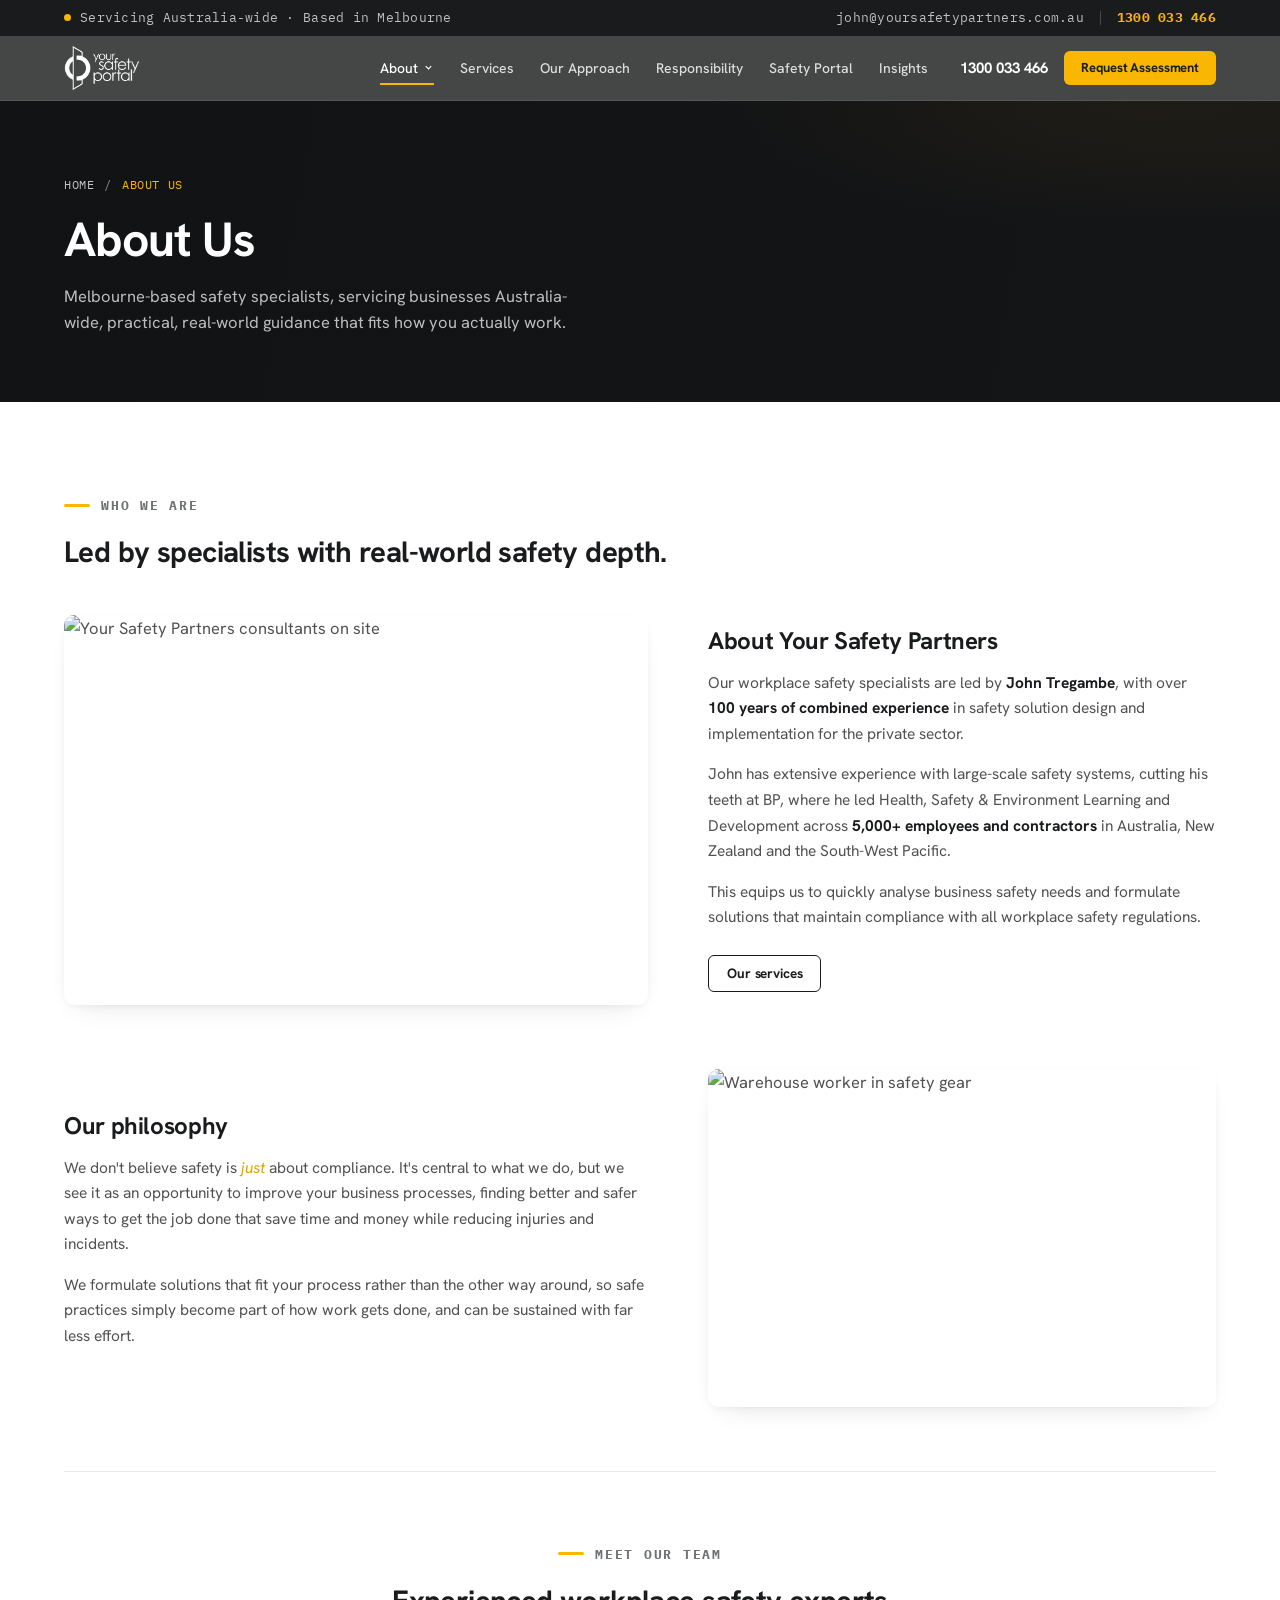
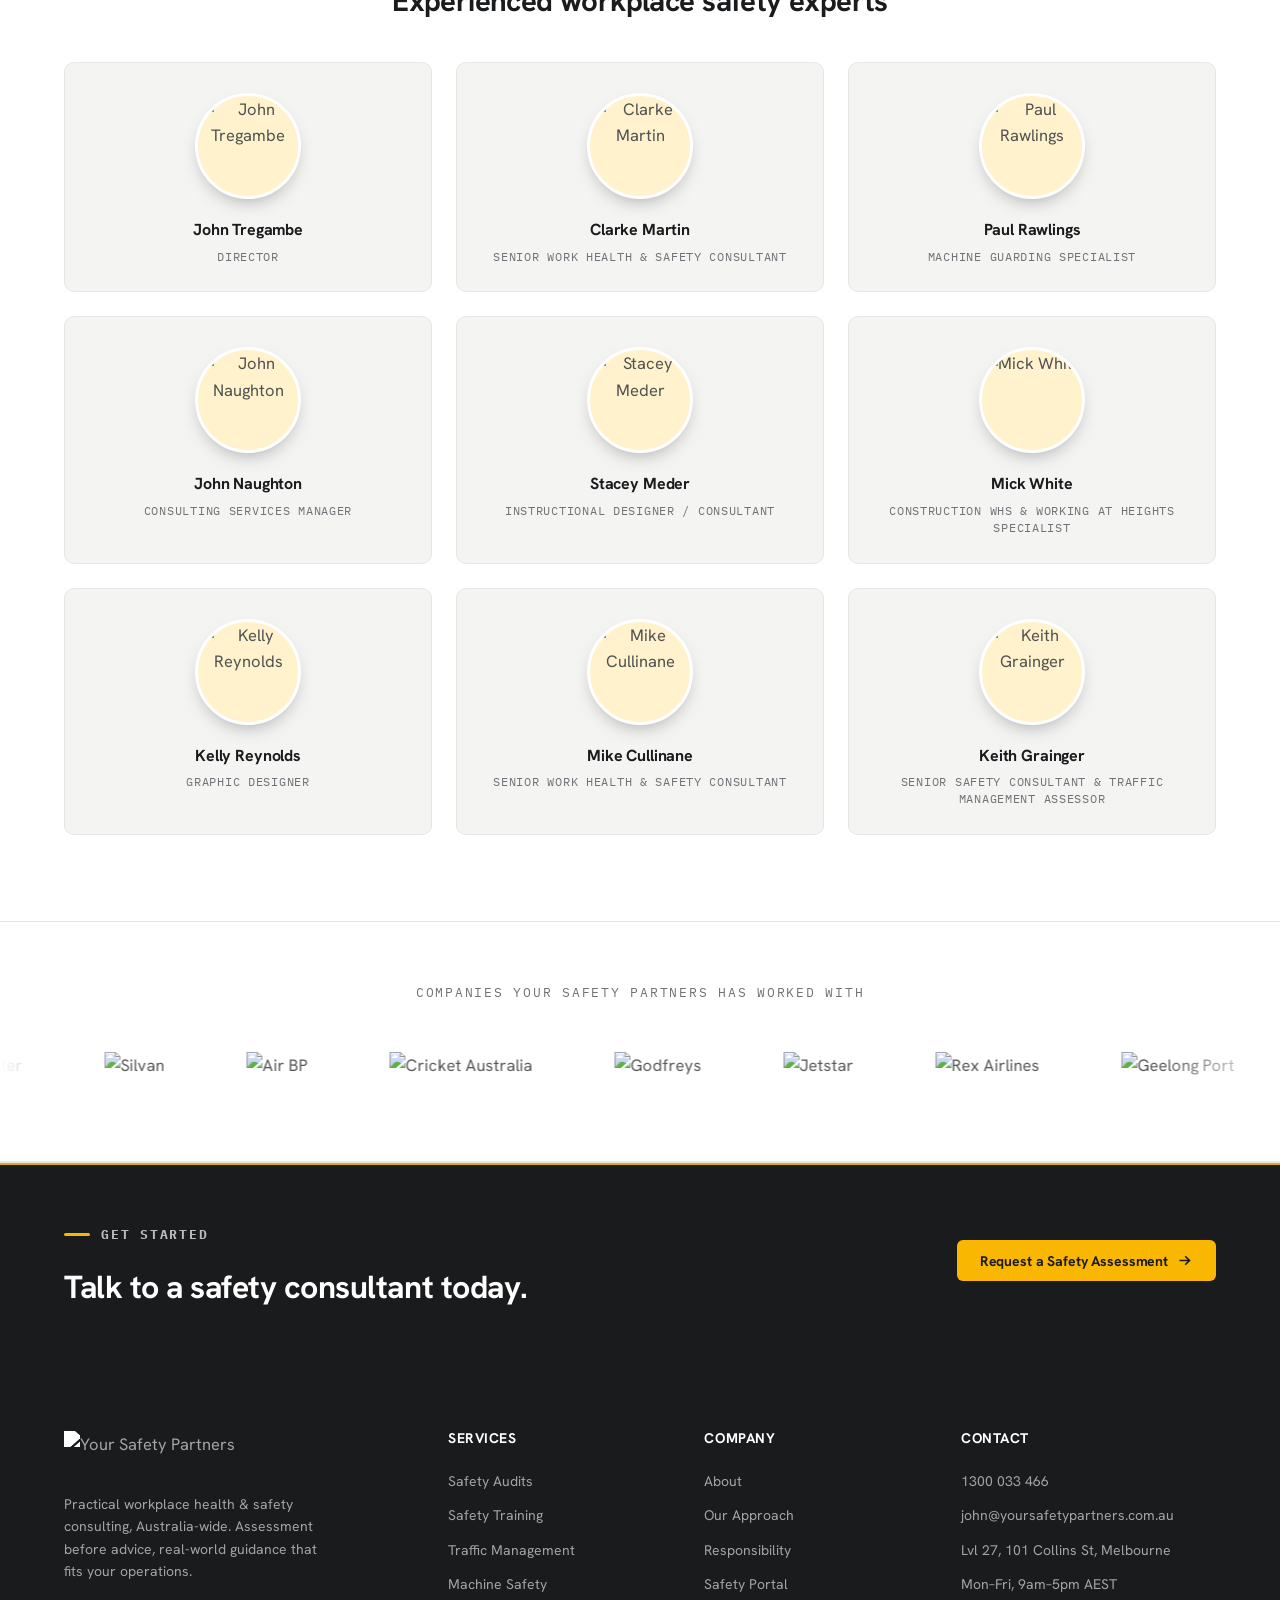
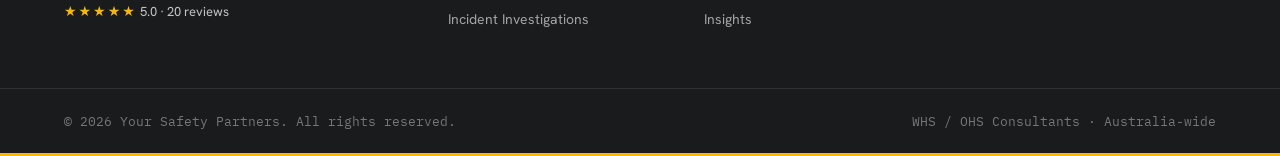
==== about.html @ 8cfb0dd8 "Center header nav on true page centre (3-col grid) Co-Authored-By: Claude Opus 4.8 <noreply@anthropi" ====
<!DOCTYPE html>
<html lang="en-AU">
<head>
<meta charset="UTF-8" />
<meta name="viewport" content="width=device-width, initial-scale=1.0" />
<title>About Us, Your Safety Partners | WHS/OHS Consultants Melbourne</title>
<meta name="description" content="Meet Your Safety Partners, Melbourne-based workplace health & safety specialists led by John Tregambe, with 100+ years of combined experience servicing businesses Australia-wide." />
<link rel="preconnect" href="https://fonts.googleapis.com" />
<link rel="preconnect" href="https://fonts.gstatic.com" crossorigin />
<link href="https://fonts.googleapis.com/css2?family=Hanken+Grotesk:wght@400;500;600;700;800&family=IBM+Plex+Mono:wght@500;600&display=swap" rel="stylesheet" />
<link rel="stylesheet" href="styles.css?v=45" />
</head>
<body>

<!-- ===== Utility bar ===== -->
<div class="utilitybar">
  <div class="wrap utilitybar__inner">
    <div class="utilitybar__left">
      <span class="dot"></span> Servicing Australia-wide &middot; Based in Melbourne
    </div>
    <div class="utilitybar__right">
      <a href="mailto:john@yoursafetypartners.com.au">john@yoursafetypartners.com.au</a>
      <span class="sep"></span>
      <a href="tel:1300033466" class="utilitybar__phone">1300 033 466</a>
    </div>
  </div>
</div>

<!-- ===== Header ===== -->
<header class="header" id="top">
  <div class="wrap header__inner">
    <a href="index.html" class="brand" aria-label="Your Safety Partners home">
      <img src="assets/portal-logo-white.png" alt="Your Safety Portal" class="brand__logo" />
    </a>
    <nav class="nav" aria-label="Primary">
      <div class="nav-dd">
        <a href="about.html" class="nav-dd__trigger is-active">About
          <svg viewBox="0 0 24 24" fill="none" stroke="currentColor" stroke-width="2.4"><path d="M6 9l6 6 6-6"/></svg>
        </a>
        <div class="nav-dd__menu">
          <a href="about.html">Your Safety Partners</a>
          <a href="index.html#approach">Our Approach</a>
          <a href="about.html#team">Our Team</a>
          <a href="#clients">Our Clients</a>
        </div>
      </div>
      <a href="index.html#services">Services</a>
      <a href="index.html#approach">Our Approach</a>
      <a href="index.html#responsibility">Responsibility</a>
      <a href="index.html#portal">Safety Portal</a>
      <a href="index.html#insights">Insights</a>
    </nav>
    <div class="header__actions">
      <a href="tel:1300033466" class="link-phone">1300 033 466</a>
      <a href="index.html#contact" class="btn btn--primary btn--sm">Request Assessment</a>
    </div>
    <button class="burger" aria-label="Open menu" aria-expanded="false"><span></span><span></span><span></span></button>
  </div>
  <div class="mobile-nav" hidden>
    <a href="about.html">About</a>
    <a href="about.html" class="mobile-sub">Your Safety Partners</a>
    <a href="index.html#approach" class="mobile-sub">Our Approach</a>
    <a href="about.html#team" class="mobile-sub">Our Team</a>
    <a href="index.html#clients" class="mobile-sub">Our Clients</a>
    <a href="index.html#services">Services</a>
    <a href="index.html#approach">Our Approach</a>
    <a href="index.html#responsibility">Responsibility</a>
    <a href="index.html#portal">Safety Portal</a>
    <a href="index.html#insights">Insights</a>
    <a href="index.html#contact" class="btn btn--primary">Request a Safety Assessment</a>
  </div>
</header>

<!-- ===== Page hero banner ===== -->
<section class="pagehero">
  <div class="pagehero__bg" aria-hidden="true"></div>
  <div class="pagehero__overlay" aria-hidden="true"></div>
  <div class="hero__grid" aria-hidden="true"></div>
  <div class="wrap pagehero__inner">
    <nav class="crumbs" aria-label="Breadcrumb">
      <a href="index.html">Home</a><span>/</span><span aria-current="page">About Us</span>
    </nav>
    <h1 class="pagehero__title">About Us</h1>
    <p class="pagehero__lead">Melbourne-based safety specialists, servicing businesses Australia-wide, practical, real-world guidance that fits how you actually work.</p>
  </div>
</section>

<!-- ===== About ===== -->
<section class="about section" id="about">
  <div class="wrap">
    <header class="section__head">
      <p class="eyebrow"><span class="eyebrow__bar"></span> Who we are</p>
      <h2 class="section__title">Led by specialists with real-world safety depth.</h2>
    </header>

    <div class="about__row">
      <div class="about__media reveal">
        <img src="https://www.yoursafetypartners.com.au/wp-content/uploads/2024/02/iStock-1335352761.jpg" alt="Your Safety Partners consultants on site" />
      </div>
      <div class="about__text reveal" data-delay="1">
        <h3>About Your Safety Partners</h3>
        <p>Our workplace safety specialists are led by <strong>John Tregambe</strong>, with over <strong>100 years of combined experience</strong> in safety solution design and implementation for the private sector.</p>
        <p>John has extensive experience with large-scale safety systems, cutting his teeth at BP, where he led Health, Safety &amp; Environment Learning and Development across <strong>5,000+ employees and contractors</strong> in Australia, New Zealand and the South-West Pacific.</p>
        <p>This equips us to quickly analyse business safety needs and formulate solutions that maintain compliance with all workplace safety regulations.</p>
        <a href="index.html#services" class="btn btn--outline">Our services</a>
      </div>
    </div>

    <div class="about__row about__row--reverse">
      <div class="about__media reveal">
        <img src="https://www.yoursafetypartners.com.au/wp-content/uploads/2024/02/AdobeStock_283218675-FOR-WEB-2048x1367.png" alt="Warehouse worker in safety gear" />
      </div>
      <div class="about__text reveal" data-delay="1">
        <h3>Our philosophy</h3>
        <p>We don't believe safety is <em>just</em> about compliance. It's central to what we do, but we see it as an opportunity to improve your business processes, finding better and safer ways to get the job done that save time and money while reducing injuries and incidents.</p>
        <p>We formulate solutions that fit your process rather than the other way around, so safe practices simply become part of how work gets done, and can be sustained with far less effort.</p>
      </div>
    </div>

    <div class="team" id="team">
      <header class="section__head section__head--center">
        <p class="eyebrow eyebrow--center"><span class="eyebrow__bar"></span> Meet our team</p>
        <h3 class="section__title">Experienced workplace safety experts</h3>
      </header>
      <div class="team__grid">
        <figure class="team__card reveal"><div class="team__photo"><img src="https://www.yoursafetypartners.com.au/wp-content/uploads/2023/07/team1.jpg" alt="John Tregambe" /></div><figcaption><strong>John Tregambe</strong><span>Director</span></figcaption></figure>
        <figure class="team__card reveal" data-delay="1"><div class="team__photo"><img src="https://www.yoursafetypartners.com.au/wp-content/uploads/2023/07/team2.jpg" alt="Clarke Martin" /></div><figcaption><strong>Clarke Martin</strong><span>Senior Work Health &amp; Safety Consultant</span></figcaption></figure>
        <figure class="team__card reveal" data-delay="2"><div class="team__photo"><img src="https://www.yoursafetypartners.com.au/wp-content/uploads/2023/07/team4.png" alt="Paul Rawlings" /></div><figcaption><strong>Paul Rawlings</strong><span>Machine Guarding Specialist</span></figcaption></figure>
        <figure class="team__card reveal"><div class="team__photo"><img src="https://www.yoursafetypartners.com.au/wp-content/uploads/2023/09/JohnNaughton2.png" alt="John Naughton" /></div><figcaption><strong>John Naughton</strong><span>Consulting Services Manager</span></figcaption></figure>
        <figure class="team__card reveal" data-delay="1"><div class="team__photo"><img src="https://www.yoursafetypartners.com.au/wp-content/uploads/2023/07/team5.jpg" alt="Stacey Meder" /></div><figcaption><strong>Stacey Meder</strong><span>Instructional Designer / Consultant</span></figcaption></figure>
        <figure class="team__card reveal" data-delay="2"><div class="team__photo"><img src="https://www.yoursafetypartners.com.au/wp-content/uploads/2025/11/Mick-White-Headshot.png" alt="Mick White" /></div><figcaption><strong>Mick White</strong><span>Construction WHS &amp; Working at Heights Specialist</span></figcaption></figure>
        <figure class="team__card reveal"><div class="team__photo"><img src="https://www.yoursafetypartners.com.au/wp-content/uploads/2023/07/team6.jpg" alt="Kelly Reynolds" /></div><figcaption><strong>Kelly Reynolds</strong><span>Graphic Designer</span></figcaption></figure>
        <figure class="team__card reveal" data-delay="1"><div class="team__photo"><img src="https://www.yoursafetypartners.com.au/wp-content/uploads/2023/09/MikeCullinane2_Trans.gif" alt="Mike Cullinane" /></div><figcaption><strong>Mike Cullinane</strong><span>Senior Work Health &amp; Safety Consultant</span></figcaption></figure>
        <figure class="team__card reveal" data-delay="2"><div class="team__photo"><img src="https://www.yoursafetypartners.com.au/wp-content/uploads/2023/09/Keith-Grainger3-e1761698094525.png" alt="Keith Grainger" /></div><figcaption><strong>Keith Grainger</strong><span>Senior Safety Consultant &amp; Traffic Management Assessor</span></figcaption></figure>
      </div>
    </div>
  </div>
</section>

<!-- ===== Clients marquee ===== -->
<section class="clients" id="clients" aria-label="Companies we have worked with">
  <div class="wrap">
    <p class="clients__label">Companies Your Safety Partners has worked with</p>
  </div>
  <div class="marquee">
    <div class="marquee__track" data-marquee>
      <img src="https://www.yoursafetypartners.com.au/wp-content/uploads/2023/09/Jetmaster-Category-Page-Logo.png" alt="Jetmaster" />
      <img src="https://www.yoursafetypartners.com.au/wp-content/uploads/2023/09/Silvan-Farm-Equipment-1.png" alt="Silvan" />
      <img src="https://www.yoursafetypartners.com.au/wp-content/uploads/2023/09/Air-BP_Logo-For-Web-2.png" alt="Air BP" />
      <img src="https://www.yoursafetypartners.com.au/wp-content/uploads/2023/09/Cricket-Australia-Logo-2003_ALPHA.png" alt="Cricket Australia" />
      <img src="https://www.yoursafetypartners.com.au/wp-content/uploads/2023/09/Godfreys_Logo_2019.png" alt="Godfreys" />
      <img src="https://www.yoursafetypartners.com.au/wp-content/uploads/2023/09/Jetstar-Logo.png" alt="Jetstar" />
      <img src="https://www.yoursafetypartners.com.au/wp-content/uploads/2023/09/Rex_Airlines_logo.png" alt="Rex Airlines" />
      <img src="https://www.yoursafetypartners.com.au/wp-content/uploads/2023/09/GeelongPort-Logo-RGB.png" alt="Geelong Port" />
      <img src="https://www.yoursafetypartners.com.au/wp-content/uploads/2023/09/Kookaburra_sports_logo.png" alt="Kookaburra" />
      <img src="https://www.yoursafetypartners.com.au/wp-content/uploads/2023/09/Billabong-logo.png" alt="Billabong" />
      <img src="https://www.yoursafetypartners.com.au/wp-content/uploads/2023/09/logo-forty-winks2-e1504857094751.png" alt="Forty Winks" />
      <img src="https://www.yoursafetypartners.com.au/wp-content/uploads/2023/09/BorLogo-pro300.png" alt="Boral" />
      <img src="https://www.yoursafetypartners.com.au/wp-content/uploads/2023/09/Brady-Logo-Trans.png" alt="Brady" />
      <img src="https://www.yoursafetypartners.com.au/wp-content/uploads/2023/09/Turosi.png" alt="Turosi" />
      <img src="https://www.yoursafetypartners.com.au/wp-content/uploads/2023/09/Box-Hill-Institute-of-TAFE.png" alt="Box Hill Institute of TAFE" />
      <img src="https://www.yoursafetypartners.com.au/wp-content/uploads/2023/09/1200px-Chanel_logo_interlocking_cs.svg.png" alt="Chanel" />
    </div>
  </div>
</section>

<!-- ===== CTA strip ===== -->
<section class="ctastrip">
  <div class="hazard-band" aria-hidden="true"></div>
  <div class="wrap ctastrip__inner">
    <div>
      <p class="eyebrow eyebrow--light"><span class="eyebrow__bar"></span> Get started</p>
      <h2 class="ctastrip__title">Talk to a safety consultant today.</h2>
    </div>
    <a href="index.html#contact" class="btn btn--primary btn--lg">Request a Safety Assessment
      <svg viewBox="0 0 24 24" width="17" height="17" fill="none" stroke="currentColor" stroke-width="2.4"><path d="M5 12h14M13 6l6 6-6 6"/></svg>
    </a>
  </div>
</section>

<!-- ===== Footer ===== -->
<footer class="footer">
  <div class="wrap footer__inner">
    <div class="footer__brand">
      <img src="https://www.yoursafetypartners.com.au/wp-content/uploads/2022/11/website-logo.png" alt="Your Safety Partners" class="footer__logo" />
      <p>Practical workplace health &amp; safety consulting, Australia-wide. Assessment before advice, real-world guidance that fits your operations.</p>
      <div class="footer__rating"><span class="stars">★★★★★</span> 5.0 · 20 reviews</div>
    </div>
    <div class="footer__col">
      <h4>Services</h4>
      <a href="index.html#services">Safety Audits</a>
      <a href="index.html#services">Safety Training</a>
      <a href="index.html#services">Traffic Management</a>
      <a href="index.html#services">Machine Safety</a>
      <a href="index.html#services">Incident Investigations</a>
    </div>
    <div class="footer__col">
      <h4>Company</h4>
      <a href="about.html">About</a>
      <a href="index.html#approach">Our Approach</a>
      <a href="index.html#responsibility">Responsibility</a>
      <a href="index.html#portal">Safety Portal</a>
      <a href="index.html#insights">Insights</a>
    </div>
    <div class="footer__col">
      <h4>Contact</h4>
      <a href="tel:1300033466">1300 033 466</a>
      <a href="mailto:john@yoursafetypartners.com.au">john@yoursafetypartners.com.au</a>
      <span>Lvl 27, 101 Collins St, Melbourne</span>
      <span>Mon–Fri, 9am–5pm AEST</span>
    </div>
  </div>
  <div class="footer__bar">
    <div class="wrap footer__bar-inner">
      <span>© 2026 Your Safety Partners. All rights reserved.</span>
      <span>WHS / OHS Consultants · Australia-wide</span>
    </div>
  </div>
  <div class="hazard-strip hazard-strip--footer" aria-hidden="true"></div>
</footer>

<script src="script.js?v=45"></script>
</body>
</html>
---- styles.css ----
/* ============================================================
   Your Safety Partners — refined industrial WHS landing page
   Palette: charcoal + hi-vis safety yellow
   ============================================================ */

:root{
  --ink:        #1a1b1d;   /* near-black background */
  --charcoal:   #232527;   /* dark surface */
  --charcoal-2: #2c2e31;   /* raised dark surface */
  --hi-vis:     #FAB702;   /* signature safety yellow */
  --hi-vis-deep:#e0a300;
  --hi-vis-soft:#fff2cc;
  --paper:      #f4f4f2;   /* off-white page bg */
  --paper-2:    #ffffff;
  --ink-70:     #515151;   /* body text */
  --ink-50:     #6f7276;
  --ink-30:     #9a9da1;
  --line:       #e6e6e3;
  --line-dark:  rgba(255,255,255,.10);
  --white:      #ffffff;

  --font-display:'Hanken Grotesk', system-ui, sans-serif;
  --font-body:'Hanken Grotesk', system-ui, sans-serif;
  --font-mono:'IBM Plex Mono', monospace;

  --wrap: 1200px;
  --radius: 10px;
  --radius-sm: 6px;
  --ease: cubic-bezier(.22,.61,.36,1);
  --ease-out: cubic-bezier(.16,1,.3,1);
  --ease-in: cubic-bezier(.7,0,.84,0);
  --dur-fast:150ms; --dur-base:250ms; --dur-slow:380ms;
  --shadow-sm: 0 1px 2px rgba(24,25,27,.05), 0 2px 8px -3px rgba(24,25,27,.07);
  --shadow-md: 0 2px 8px -3px rgba(24,25,27,.08), 0 12px 28px -16px rgba(24,25,27,.16);
  --shadow-lg: 0 6px 18px -8px rgba(24,25,27,.12), 0 26px 56px -30px rgba(24,25,27,.30);
}

*,*::before,*::after{ box-sizing:border-box; }
html{ scroll-behavior:smooth; -webkit-text-size-adjust:100%; }
::selection{ background:var(--hi-vis); color:var(--ink); }
:focus-visible{ outline:2px solid var(--hi-vis); outline-offset:3px; border-radius:3px; }
a:focus:not(:focus-visible), button:focus:not(:focus-visible){ outline:none; }
body{
  margin:0;
  font-family:var(--font-body);
  color:var(--ink-70);
  background:var(--paper);
  line-height:1.6;
  font-size:16.5px;
  -webkit-font-smoothing:antialiased;
  overflow-x:hidden;
}
img{ max-width:100%; display:block; }
a{ color:inherit; text-decoration:none; }
h1,h2,h3,h4{ font-family:var(--font-display); color:var(--ink); margin:0; line-height:1.08; letter-spacing:-.02em; }

.wrap{ width:100%; max-width:var(--wrap); margin-inline:auto; padding-inline:24px; }
/* Fill large monitors better — widen the content container on big screens */
@media(min-width:1500px){ :root{ --wrap:1340px; } }
@media(min-width:1800px){ :root{ --wrap:1480px; } }
.section{ padding:86px 0; }
.hl{ color:var(--hi-vis-deep); }
.section--dark .hl{ color:var(--hi-vis); }

/* ---------- eyebrow ---------- */
.eyebrow{
  font-family:var(--font-mono);
  font-size:12.5px; font-weight:700; letter-spacing:.14em; text-transform:uppercase;
  color:var(--ink-50); display:inline-flex; align-items:center; gap:11px; margin:0 0 20px;
}
.eyebrow--light{ color:rgba(255,255,255,.7); }
.eyebrow--center{ justify-content:center; }
.eyebrow__bar{ width:26px; height:3px; background:var(--hi-vis); display:inline-block; border-radius:2px; }

/* ---------- buttons ---------- */
.btn{
  --btnbg:var(--hi-vis);
  display:inline-flex; align-items:center; justify-content:center; gap:8px;
  font-family:var(--font-display); font-weight:700; font-size:13.5px; letter-spacing:-.01em; line-height:1.15;
  padding:10px 18px; border-radius:var(--radius-sm); border:1.5px solid transparent;
  cursor:pointer; transition:transform .25s var(--ease), box-shadow .25s var(--ease), background .2s, color .2s;
  white-space:nowrap;
}
.btn svg{ transition:transform .3s var(--ease); }
.btn:hover svg{ transform:translateX(4px); }
.btn--primary{ background:var(--hi-vis); color:var(--ink); }
.btn--primary:hover{ background:#ffc32a; transform:translateY(-1px); }
.btn--dark{ background:var(--ink); color:var(--white); }
.btn--dark:hover{ background:#000; transform:translateY(-2px); }
.btn--ghost{ background:transparent; color:var(--white); border-color:rgba(255,255,255,.28); }
.btn--ghost:hover{ border-color:var(--hi-vis); color:var(--hi-vis); }
.btn--outline{ background:transparent; color:var(--ink); border-color:var(--ink); }
.btn--outline:hover{ background:var(--ink); color:var(--white); }
.btn--lg{ padding:11px 22px; font-size:14px; }
.btn--sm{ padding:9px 16px; font-size:13px; }
.btn--block{ width:100%; }
.btn:active{ transform:scale(.97); transition-duration:var(--dur-fast); }
.moving-border:active{ transform:scale(.97); }
.moving-border{ transition:transform var(--dur-fast) var(--ease-out); }
.svc__link, .post__more, .nav a, .link-phone{ transition:color var(--dur-fast) var(--ease-out); }

/* ---------- utility bar ---------- */
.utilitybar{ background:var(--ink); color:rgba(255,255,255,.72); font-size:13px; }
.utilitybar__inner{ display:flex; justify-content:space-between; align-items:center; height:36px; font-family:var(--font-mono); letter-spacing:.02em; }
.utilitybar__left{ display:flex; align-items:center; gap:9px; }
.utilitybar .dot{ width:7px; height:7px; border-radius:50%; background:var(--hi-vis); }
.utilitybar__right{ display:flex; align-items:center; gap:16px; }
.utilitybar__right a:hover{ color:var(--hi-vis); }
.utilitybar__phone{ color:var(--hi-vis); font-weight:700; }
.utilitybar .sep{ width:1px; height:14px; background:rgba(255,255,255,.2); }
@media(max-width:720px){ .utilitybar__left span:not(.dot){ display:none } .utilitybar__inner{ justify-content:flex-end } }

/* ---------- header ---------- */
.header{ position:sticky; top:0; z-index:60; background:rgba(20,21,23,.78); backdrop-filter:blur(18px) saturate(1.3); -webkit-backdrop-filter:blur(18px) saturate(1.3); border-bottom:1px solid rgba(255,255,255,.09); }
.header__inner{ display:flex; align-items:center; justify-content:space-between; height:64px; gap:26px; }
.brand{ display:inline-flex; align-items:center; }
.brand__logo{ height:46px; width:auto; }
.nav{ display:flex; gap:26px; margin-left:auto; }
.nav a{ font-family:var(--font-display); font-weight:500; font-size:14px; color:rgba(255,255,255,.82); position:relative; padding:6px 0; }
.nav a::after{ content:''; position:absolute; left:0; bottom:0; width:0; height:2px; background:var(--hi-vis); transition:width .28s var(--ease); }
.nav a:hover{ color:#fff; }
.nav a:hover::after{ width:100%; }
/* nav dropdown (About submenu) */
.nav-dd{ position:relative; display:inline-flex; align-items:center; }
.nav-dd__trigger{ display:inline-flex; align-items:center; gap:5px; }
.nav-dd__trigger svg{ width:11px; height:11px; transition:transform .25s var(--ease); }
.nav-dd:hover .nav-dd__trigger svg{ transform:rotate(180deg); }
.nav-dd__menu{ position:absolute; top:100%; left:50%; min-width:218px; transform:translateX(-50%) translateY(14px);
  background:var(--charcoal); border:1px solid var(--line-dark); border-radius:12px; padding:8px;
  box-shadow:var(--shadow-lg); opacity:0; visibility:hidden; z-index:70;
  transition:opacity .25s var(--ease-out), transform .25s var(--ease-out); }
.nav-dd__menu::before{ content:''; position:absolute; top:-16px; left:0; right:0; height:16px; }
.nav-dd:hover .nav-dd__menu, .nav-dd:focus-within .nav-dd__menu{ opacity:1; visibility:visible; transform:translateX(-50%) translateY(6px); }
.nav-dd__menu a{ display:block; padding:11px 14px; border-radius:8px; font-family:var(--font-display); font-weight:500; font-size:14px; color:rgba(255,255,255,.82); white-space:nowrap; }
.nav-dd__menu a::after{ display:none !important; }
.nav-dd__menu a:hover{ background:rgba(255,255,255,.07); color:var(--hi-vis); }
/* mobile submenu items */
.mobile-sub{ padding-left:24px !important; font-size:14px !important; color:var(--ink-50) !important; position:relative; }
.mobile-sub::before{ content:''; position:absolute; left:6px; top:50%; width:9px; height:1.5px; background:var(--hi-vis); }
.header__actions{ display:flex; align-items:center; gap:16px; margin-left:6px; }
.link-phone{ font-family:var(--font-display); font-weight:700; color:#fff; font-size:15px; }
.link-phone:hover{ color:var(--hi-vis); }
.burger{ display:none; flex-direction:column; gap:5px; background:none; border:none; cursor:pointer; padding:8px; }
.burger span{ width:24px; height:2.5px; background:#fff; border-radius:2px; transition:.3s var(--ease); }
.burger[aria-expanded="true"] span:nth-child(1){ transform:translateY(7.5px) rotate(45deg); }
.burger[aria-expanded="true"] span:nth-child(2){ opacity:0; }
.burger[aria-expanded="true"] span:nth-child(3){ transform:translateY(-7.5px) rotate(-45deg); }
.mobile-nav{ display:none; flex-direction:column; gap:6px; padding:14px 24px 24px; border-bottom:1px solid var(--line); background:var(--paper); }
.mobile-nav:not([hidden]){ display:flex; }
.mobile-nav a{ font-family:var(--font-display); font-weight:500; padding:12px 4px; border-bottom:1px solid var(--line); color:var(--ink); }
.mobile-nav a.btn{ border:none; margin-top:12px; justify-content:center; }
@media(min-width:961px){
  .mobile-nav{ display:none !important; }
}
@media(max-width:960px){
  .nav,.header__actions{ display:none; }
  .burger{ display:flex; }
}

/* ---------- accent hairlines (restrained — no diagonal hazard stripes) ---------- */
.hazard-strip{ height:3px; background:var(--hi-vis); }
.hazard-strip--footer{ height:3px; }
.hazard-band{ position:absolute; top:0; left:0; right:0; height:2px; background:var(--hi-vis); opacity:.9; }

/* ============================================================
   HERO
   ============================================================ */
.hero{ position:relative; background:var(--ink); color:var(--white); overflow:hidden; padding-bottom:0; }
.hero__photo{
  position:absolute; inset:0;
  background-image:url('https://images.unsplash.com/photo-1626885930974-4b69aa21bbf9?auto=format&fit=crop&w=1920&q=85');
  background-size:cover; background-position:46% 28%;
  filter:brightness(1.02) saturate(1.02);
}
/* Bright photo, text-protection scrim only on the left + bottom (no coloured glow) */
.hero__bg{
  position:absolute; inset:0;
  background:
    linear-gradient(100deg, rgba(17,18,20,.94) 0%, rgba(17,18,20,.82) 30%, rgba(17,18,20,.5) 56%, rgba(17,18,20,.2) 78%, rgba(17,18,20,.06) 100%),
    linear-gradient(180deg, rgba(17,18,20,.35) 0%, transparent 24%, transparent 54%, rgba(17,18,20,.66) 86%, rgba(17,18,20,.94) 100%);
}
.hero__grid{ display:none; }
.hero__inner{ position:relative; display:grid; grid-template-columns:1.35fr .85fr; gap:56px; padding:72px 24px 60px; align-items:center; }
.hero__title{ font-size:clamp(2.1rem,3.6vw,3.1rem); font-weight:800; line-height:1.06; letter-spacing:-.03em; color:var(--white); margin-bottom:20px; }
@media(max-width:600px){ .hero__title{ letter-spacing:-.015em; } }
.hero__lede{ font-size:17.5px; color:rgba(255,255,255,.72); max-width:42ch; margin:0 0 28px; line-height:1.6; }
.hero__cta{ display:flex; gap:12px; flex-wrap:wrap; margin-bottom:30px; }
.hero__trust{ display:flex; align-items:center; gap:22px; flex-wrap:wrap; }
.rating{ display:flex; align-items:center; gap:13px; }
.stars{ color:var(--hi-vis); letter-spacing:2px; font-size:17px; }
.rating__meta{ font-size:13.5px; color:rgba(255,255,255,.68); }
.rating__meta strong{ color:var(--white); }
.hero__trust-sep{ width:1px; height:26px; background:rgba(255,255,255,.16); }
.hero__trust-item{ display:flex; align-items:center; gap:9px; font-size:13.5px; color:rgba(255,255,255,.78); font-family:var(--font-display); font-weight:500; }
.hero__trust-item svg{ flex-shrink:0; }
@media(max-width:520px){ .hero__trust-sep{ display:none; } }

/* hero callback card */
.hero__card{ background:var(--paper-2); border:1px solid rgba(255,255,255,.6); border-radius:18px; overflow:hidden; box-shadow:var(--shadow-lg); color:var(--ink-70); animation:cardIn .55s var(--ease-out) .22s backwards; }
@keyframes cardIn{ from{ opacity:0; transform:translateY(20px) scale(.985); } }
.hero__card-body{ padding:32px 32px 28px; }
.hero__card-badge{ display:inline-flex; align-items:center; gap:9px; font-family:var(--font-mono); font-size:11.5px; font-weight:700; letter-spacing:.08em; text-transform:uppercase; color:var(--hi-vis-deep); background:var(--hi-vis-soft); padding:7px 13px; border-radius:30px; margin-bottom:18px; }
.hero__card-pulse{ width:8px; height:8px; border-radius:50%; background:var(--hi-vis-deep); }
.hero__card-title{ font-size:25px; font-weight:700; letter-spacing:-.02em; margin:0 0 9px; line-height:1.15; }
.hero__card-copy{ font-size:14.5px; margin:0 0 24px; line-height:1.55; }
.callback{ display:flex; flex-direction:column; gap:14px; }
.field{ display:flex; flex-direction:column; gap:7px; }
.field span{ font-family:var(--font-display); font-weight:700; font-size:12.5px; letter-spacing:.03em; text-transform:uppercase; color:var(--ink-50); }
.field input,.field textarea{
  font-family:var(--font-body); font-size:15px; color:var(--ink);
  padding:13px 15px; border:1.5px solid var(--line); border-radius:var(--radius-sm); background:#fafafa; transition:.2s; resize:vertical;
}
.field input:focus,.field textarea:focus{ outline:none; border-color:var(--hi-vis); background:#fff; box-shadow:0 0 0 4px rgba(250,183,2,.14); }
.callback__note{ display:flex; align-items:center; justify-content:center; gap:6px; font-size:12px; color:var(--ink-30); margin:16px 0 0; text-align:center; }
.callback__note svg{ flex-shrink:0; }

/* stat rail */
.statrail{ display:grid; grid-template-columns:repeat(4,1fr); border-top:1px solid var(--line-dark); position:relative; }
.statrail__item{ padding:30px 24px; border-left:1px solid var(--line-dark); }
.statrail__item:first-child{ border-left:none; padding-left:0; }
.statrail__item strong{ display:block; font-family:var(--font-display); font-weight:700; font-size:26px; color:var(--hi-vis); letter-spacing:-.02em; }
.statrail__item span{ font-size:13.5px; color:rgba(255,255,255,.6); }
@media(max-width:900px){
  .hero__inner{ grid-template-columns:1fr; gap:44px; padding-top:56px; }
  .statrail{ grid-template-columns:1fr 1fr; }
  .statrail__item:nth-child(2){ border-left:none; }
  .statrail__item{ padding:22px 18px !important; }
}
@media(max-width:520px){ .statrail{ grid-template-columns:1fr; } .statrail__item{ border-left:none; border-top:1px solid var(--line-dark); } }

/* ============================================================
   CLIENTS marquee
   ============================================================ */
.clients{ position:relative; background:var(--paper-2); padding:60px 0 64px; border-top:1px solid var(--line); border-bottom:1px solid var(--line); overflow:hidden; }
.clients::after{ content:''; position:absolute; bottom:0; left:0; right:0; height:1px; background:var(--line); }
.clients__label{ position:relative; text-align:center; font-family:var(--font-mono); font-size:12.5px; letter-spacing:.14em; text-transform:uppercase; color:var(--ink-50); margin:0 0 50px; }
.marquee{ overflow:hidden; -webkit-mask-image:linear-gradient(90deg,transparent,#000 9%,#000 91%,transparent); mask-image:linear-gradient(90deg,transparent,#000 9%,#000 91%,transparent); }
.marquee + .marquee{ margin-top:44px; }
/* Seamless infinite conveyor: track = 2 identical copies, translate exactly -50%.
   margin-right (not flex gap) on every logo keeps both copies perfectly tiled,
   so -50% lands copy #2 exactly where copy #1 began — no jump, no reset, ever. */
.marquee__track{ display:flex; align-items:center; width:max-content; will-change:transform; }
.marquee__track img{ height:46px; width:auto; object-fit:contain; margin-right:82px; opacity:.96; mix-blend-mode:multiply; transition:transform .3s var(--ease-out), opacity .3s var(--ease-out); }
.marquee__track img:hover{ opacity:1; transform:scale(1.1); }
@keyframes scroll{ from{transform:translateX(0)} to{transform:translateX(-50%)} }
@keyframes scrollRev{ from{transform:translateX(-50%)} to{transform:translateX(0)} }

/* ============================================================
   WHY / pillars
   ============================================================ */
.section__head{ max-width:760px; margin-bottom:46px; }
.section__head--center{ margin-inline:auto; text-align:center; }
.section__head--split{ max-width:none; display:flex; justify-content:space-between; align-items:flex-end; gap:40px; margin-bottom:56px; }
.section__title{ font-size:clamp(1.55rem,2.3vw,2.05rem); font-weight:700; letter-spacing:-.02em; line-height:1.16; }
.section__sub{ font-size:17px; color:var(--ink-70); max-width:46ch; margin:18px 0 0; }
.section__sub--center{ margin-inline:auto; }
@media(max-width:760px){ .section__head--split{ flex-direction:column; align-items:flex-start; } }

.pillars{ display:grid; grid-template-columns:repeat(4,1fr); gap:22px; }
.pillar{ background:var(--paper-2); border:1px solid var(--line); border-radius:var(--radius); padding:34px 26px 30px; position:relative; transition:transform .35s var(--ease), box-shadow .35s var(--ease), border-color .35s; overflow:hidden; }
.pillar::before{ content:''; position:absolute; left:0; top:0; height:100%; width:3px; background:var(--hi-vis); transform:scaleY(0); transform-origin:top; transition:transform .4s var(--ease); }
.pillar:hover{ transform:translateY(-6px); box-shadow:var(--shadow-md); border-color:transparent; }
.pillar:hover::before{ transform:scaleY(1); }
.pillar__num{ font-family:var(--font-mono); font-size:13px; color:var(--ink-30); position:absolute; top:24px; right:26px; }
.pillar__icon{ width:52px; height:52px; border-radius:12px; background:var(--hi-vis-soft); color:var(--ink); display:grid; place-items:center; margin-bottom:22px; }
.pillar__icon svg{ width:26px; height:26px; }
.pillar h3{ font-size:19px; margin-bottom:11px; font-weight:700; }
.pillar p{ font-size:14.5px; margin:0; }
@media(max-width:960px){ .pillars{ grid-template-columns:1fr 1fr; } }
@media(max-width:560px){ .pillars{ grid-template-columns:1fr; } }

/* ============================================================
   DARK SECTIONS base
   ============================================================ */
.section--dark{ background:var(--ink); color:rgba(255,255,255,.72); padding:86px 0; position:relative; }
.section--dark h2,.section--dark h3{ color:var(--white); }

/* simple answers */
.simple__inner{ display:grid; grid-template-columns:1fr 1fr; gap:66px; align-items:center; }
.simple__title{ font-size:clamp(1.65rem,2.6vw,2.1rem); font-weight:700; letter-spacing:-.015em; line-height:1.18; margin-bottom:20px; }
.simple__copy{ font-size:16.5px; color:rgba(255,255,255,.68); margin:0 0 30px; }
.simple__qs{ background:var(--charcoal); border:1px solid var(--line-dark); border-radius:var(--radius); padding:38px 36px; }
.simple__qs-label{ font-family:var(--font-mono); font-size:12.5px; letter-spacing:.06em; text-transform:uppercase; color:var(--hi-vis); margin:0 0 22px; }
.qlist{ list-style:none; margin:0; padding:0; display:flex; flex-direction:column; gap:2px; }
.qlist li{ display:flex; align-items:center; gap:16px; font-family:var(--font-display); font-weight:500; font-size:17px; color:var(--white); padding:16px 0; border-bottom:1px solid var(--line-dark); }
.qlist li:last-child{ border-bottom:none; }
.qmark{ flex-shrink:0; width:30px; height:30px; border-radius:8px; background:rgba(250,183,2,.14); color:var(--hi-vis); display:grid; place-items:center; font-family:var(--font-display); font-weight:700; }
.simple__qs-foot{ font-size:14px; color:rgba(255,255,255,.55); margin:24px 0 0; padding-top:22px; border-top:1px solid var(--line-dark); }
@media(max-width:840px){ .simple__inner{ grid-template-columns:1fr; gap:40px; } }

/* ============================================================
   ABOUT + TEAM
   ============================================================ */
.about{ background:var(--paper-2); }
.about__row{ display:grid; grid-template-columns:1.15fr 1fr; gap:60px; align-items:center; margin-bottom:64px; scroll-margin-top:96px; }
.about__row--reverse .about__media{ order:2; }
.about__media{ border-radius:var(--radius); overflow:hidden; box-shadow:var(--shadow-md); }
.about__media img{ display:block; width:100%; aspect-ratio:3/2; object-fit:cover; transition:transform .6s var(--ease-out); }
.about__media:hover img{ transform:scale(1.04); }
.about__text h3{ font-size:1.5rem; font-weight:700; letter-spacing:-.015em; margin-bottom:16px; }
.about__text p{ margin:0 0 15px; font-size:15.5px; line-height:1.65; }
.about__text p strong{ color:var(--ink); font-family:var(--font-display); font-weight:700; }
.about__text p em{ color:var(--hi-vis-deep); font-style:italic; }
.about__text .btn{ margin-top:10px; }
@media(max-width:820px){ .about__row{ grid-template-columns:1fr; gap:24px; margin-bottom:44px; } .about__row--reverse .about__media{ order:0; } }

.team{ margin-top:12px; padding-top:64px; border-top:1px solid var(--line); }
.team .section__head--center{ margin-bottom:44px; }
.team__grid{ display:grid; grid-template-columns:repeat(3,1fr); gap:24px; }
.team__card{ text-align:center; margin:0; background:var(--paper); border:1px solid var(--line); border-radius:var(--radius); padding:30px 22px 26px; transition:transform .35s var(--ease-out), box-shadow .35s, border-color .3s; }
.team__card:hover{ transform:translateY(-6px); box-shadow:var(--shadow-md); border-color:transparent; }
.team__photo{ width:106px; height:106px; margin:0 auto 18px; border-radius:50%; overflow:hidden; background:var(--hi-vis-soft); border:3px solid #fff; box-shadow:0 8px 18px -7px rgba(24,25,27,.35); }
.team__photo img{ width:100%; height:100%; object-fit:cover; object-position:top center; }
.team__card figcaption strong{ display:block; font-family:var(--font-display); font-weight:700; font-size:16px; color:var(--ink); letter-spacing:-.01em; }
.team__card figcaption span{ display:block; margin-top:6px; font-size:12px; color:var(--ink-50); text-transform:uppercase; letter-spacing:.06em; font-family:var(--font-mono); line-height:1.4; }
@media(max-width:820px){ .team__grid{ grid-template-columns:1fr 1fr; gap:16px; } }
@media(max-width:460px){ .team__grid{ grid-template-columns:1fr; } }

/* --- Sub-page hero banner (e.g. About) --- */
.pagehero{ position:relative; background:var(--ink); color:#fff; overflow:hidden; }
.pagehero__bg{ position:absolute; inset:0; background-image:url('https://images.unsplash.com/photo-1742112125567-3e8967bad60f?auto=format&fit=crop&w=1920&q=80'); background-size:cover; background-position:center 34%; transform:scale(1.05); }
.pagehero__overlay{ position:absolute; inset:0; background:
  linear-gradient(100deg, rgba(17,18,20,.95) 0%, rgba(17,18,20,.82) 46%, rgba(17,18,20,.6) 100%),
  radial-gradient(60% 70% at 88% 0%, rgba(250,183,2,.15), transparent 60%); }
.pagehero__inner{ position:relative; padding:74px 24px 66px; }
.crumbs{ display:flex; align-items:center; gap:10px; font-family:var(--font-mono); font-size:12px; letter-spacing:.05em; text-transform:uppercase; color:rgba(255,255,255,.55); margin-bottom:20px; }
.crumbs a{ color:rgba(255,255,255,.75); }
.crumbs a:hover{ color:var(--hi-vis); }
.crumbs span[aria-current]{ color:var(--hi-vis); }
.pagehero__title{ font-size:clamp(2.1rem,3.8vw,3rem); font-weight:700; letter-spacing:-.02em; line-height:1.1; color:#fff; margin:0 0 16px; }
.pagehero__lead{ font-size:16.5px; color:rgba(255,255,255,.72); max-width:56ch; margin:0; line-height:1.6; }

/* active nav link (current page) */
.nav a.is-active{ color:#fff; }
.nav a.is-active::after{ width:100%; }

/* --- CTA strip (sub-page footer CTA) --- */
.ctastrip{ position:relative; background:var(--ink); color:#fff; overflow:hidden; }
.ctastrip__inner{ position:relative; display:flex; align-items:center; justify-content:space-between; gap:30px; padding:54px 24px; flex-wrap:wrap; }
.ctastrip__title{ font-size:clamp(1.5rem,2.6vw,2rem); font-weight:700; letter-spacing:-.015em; color:#fff; margin:6px 0 0; }
@media(max-width:640px){ .ctastrip__inner{ flex-direction:column; align-items:flex-start; } }

/* ============================================================
   SERVICE DETAIL PAGE (e.g. safety-training.html)
   ============================================================ */
.svchero{ display:grid; grid-template-columns:1fr 1fr; align-items:stretch; background:var(--paper-2); }
.svchero__media{ min-height:540px; overflow:hidden; }
.svchero__media img{ width:100%; height:100%; object-fit:cover; display:block; }
.svchero__body{ display:flex; flex-direction:column; justify-content:center; padding:64px clamp(24px,5vw,72px); }
.svchero__body h1{ font-size:clamp(2rem,3.2vw,2.7rem); font-weight:700; letter-spacing:-.02em; line-height:1.1; margin:0 0 16px; }
.svchero__lead{ font-size:17px; color:var(--ink-70); margin:0 0 30px; max-width:44ch; line-height:1.6; }
.svchero__cta{ display:flex; align-items:center; gap:22px; flex-wrap:wrap; }
@media(max-width:860px){ .svchero{ grid-template-columns:1fr; } .svchero__media{ min-height:280px; } .svchero__body{ padding:44px 24px; } }

.check-list{ list-style:none; margin:18px 0 0; padding:0; display:grid; gap:13px; }
.check-list li{ position:relative; padding-left:34px; font-size:15.5px; color:var(--ink-70); line-height:1.5; }
.check-list li::before{ content:''; position:absolute; left:0; top:1px; width:20px; height:20px; border-radius:50%; background:var(--hi-vis-soft); }
.check-list li::after{ content:''; position:absolute; left:6px; top:6px; width:8px; height:5px; border-left:2px solid var(--hi-vis-deep); border-bottom:2px solid var(--hi-vis-deep); transform:rotate(-45deg); }

.svcstats__grid{ display:grid; grid-template-columns:repeat(3,1fr); gap:34px; margin-top:38px; }
.svcstats__num{ font-family:var(--font-display); font-weight:700; font-size:clamp(2.4rem,4vw,3.4rem); color:var(--hi-vis); line-height:1; letter-spacing:-.02em; }
.svcstats__label{ font-size:14px; color:rgba(255,255,255,.6); margin-top:12px; line-height:1.5; }
@media(max-width:700px){ .svcstats__grid{ grid-template-columns:1fr; gap:24px; } }

/* Get in touch (light) */
.getintouch{ background:var(--paper-2); }
.getintouch .contact__inner{ align-items:center; }
.git__copy{ font-size:16px; color:var(--ink-70); line-height:1.65; margin:16px 0 24px; max-width:46ch; }
.getintouch .contact__details{ border-top:1px solid var(--line); padding-top:22px; }
.getintouch .cd__label{ color:var(--hi-vis-deep); }
.getintouch .cform textarea{ min-height:96px; }
@media(max-width:860px){ .getintouch .contact__inner{ grid-template-columns:1fr; } }

.link-more{ display:inline-flex; align-items:center; gap:6px; font-family:var(--font-display); font-weight:700; font-size:14.5px; color:var(--ink); }
.link-more svg{ transition:transform .3s var(--ease-out); }
.link-more:hover{ color:var(--hi-vis-deep); }
.link-more:hover svg{ transform:translateX(3px); }

/* CTA band with photo background */
.ctaband{ position:relative; overflow:hidden; color:#fff; }
.ctaband__bg{ position:absolute; inset:0; background-image:url('https://images.unsplash.com/photo-1626885930974-4b69aa21bbf9?auto=format&fit=crop&w=1920&q=80'); background-size:cover; background-position:center 35%; }
.ctaband__overlay{ position:absolute; inset:0; background:linear-gradient(180deg, rgba(17,18,20,.84), rgba(17,18,20,.9)); }
.ctaband__inner{ position:relative; text-align:center; padding:74px 24px; }
.ctaband__inner h2{ font-size:clamp(1.7rem,3vw,2.4rem); font-weight:700; color:#fff; letter-spacing:-.015em; margin:0 0 14px; }
.ctaband__inner p{ font-size:16.5px; color:rgba(255,255,255,.76); max-width:58ch; margin:0 auto 28px; line-height:1.6; }

/* 3-up process on dark service pages */
.steps--3{ grid-template-columns:repeat(3,1fr); max-width:980px; margin-inline:auto; }
.steps--3 .step{ text-align:center; padding:0 18px; display:flex; flex-direction:column; align-items:center; }
.steps--3 .step::before{ display:none !important; }
.steps--3 .step h3{ text-align:center; }
.steps--3 .step p{ padding:0; margin:0 auto; max-width:30ch; }
.section--dark .step__no{ background:none; color:rgba(255,255,255,.92); width:auto; height:auto; border-radius:0; font-size:clamp(2.2rem,4vw,3rem); margin:0 auto 14px; }
@media(max-width:760px){ .steps--3{ grid-template-columns:1fr; gap:34px; } }

/* ============================================================
   SERVICES grid
   ============================================================ */
.services{ background:var(--paper); }
.svc-grid{ display:grid; grid-template-columns:repeat(4,1fr); gap:16px; }
.svc{ background:var(--paper-2); border:1px solid var(--line); border-radius:12px; overflow:hidden; padding:16px; position:relative; display:flex; flex-direction:column; cursor:pointer; transition:box-shadow .35s var(--ease-out), border-color .3s; }
.svc__img{ margin:-16px -16px 14px; aspect-ratio:16/9; overflow:hidden; background:var(--ink); }
.svc__img img{ width:100%; height:100%; object-fit:cover; display:block; transition:transform .6s var(--ease-out); }
.svc:hover .svc__img img{ transform:scale(1.05); }
.svc:hover{ box-shadow:var(--shadow-md); border-color:transparent; }
.svc h3{ font-size:15.5px; font-weight:700; margin-bottom:7px; line-height:1.25; }
.svc p{ font-size:13px; line-height:1.5; margin:0 0 14px; }
.svc__link{ margin-top:auto; font-family:var(--font-display); font-weight:700; font-size:13px; color:var(--ink-30); transition:color .3s; }
.svc:hover .svc__link{ color:var(--hi-vis-deep); }
/* whole card is clickable via a stretched link */
.svc__link::after{ content:''; position:absolute; inset:0; z-index:2; border-radius:inherit; }
@media(max-width:1100px){ .svc-grid{ grid-template-columns:repeat(3,1fr); } }
@media(max-width:760px){ .svc-grid{ grid-template-columns:1fr 1fr; } }
@media(max-width:460px){ .svc-grid{ grid-template-columns:1fr; } }

.services__cta{ margin-top:40px; background:var(--ink); border-radius:var(--radius); padding:34px 40px; display:flex; align-items:center; justify-content:space-between; gap:28px; flex-wrap:wrap; }
.services__cta > div:first-child{ color:rgba(255,255,255,.7); font-size:18px; }
.services__cta strong{ color:var(--white); font-family:var(--font-display); }
.services__cta-btns{ display:flex; gap:12px; flex-wrap:wrap; }
.services__cta .btn--dark{ background:var(--charcoal-2); }

/* ============================================================
   APPROACH steps
   ============================================================ */
.approach{ background:var(--paper-2); }
.steps{ list-style:none; margin:0; padding:0; display:grid; grid-template-columns:repeat(4,1fr); gap:0; counter-reset:s; position:relative; }
.step{ padding:0 30px 0 0; position:relative; }
.step:not(:last-child)::before{ content:''; position:absolute; top:26px; left:56px; right:-4px; height:2px; background:repeating-linear-gradient(90deg,var(--line) 0 8px,transparent 8px 14px); }
.step__no{ width:54px; height:54px; border-radius:14px; background:var(--ink); color:var(--hi-vis); font-family:var(--font-display); font-weight:700; font-size:19px; display:grid; place-items:center; margin-bottom:22px; position:relative; z-index:2; }
.step h3{ font-size:20px; margin-bottom:10px; }
.step p{ font-size:14.5px; margin:0; padding-right:12px; }
@media(max-width:900px){ .steps{ grid-template-columns:1fr 1fr; gap:40px 20px; } .step::before{ display:none; } }
@media(max-width:520px){ .steps{ grid-template-columns:1fr; } }

/* ============================================================
   RESPONSIBILITY
   ============================================================ */
.resp__inner{ display:grid; grid-template-columns:1.3fr .9fr; gap:60px; align-items:start; }
.resp__title{ font-size:clamp(1.65rem,2.6vw,2.05rem); font-weight:700; letter-spacing:-.015em; margin-bottom:18px; }
.resp__copy{ font-size:16.5px; color:rgba(255,255,255,.7); margin:0 0 28px; max-width:52ch; }
.resp__list{ list-style:none; margin:0; padding:0; display:grid; gap:12px; }
.resp__list li{ position:relative; padding-left:30px; font-size:15.5px; color:rgba(255,255,255,.82); }
.resp__list li::before{ content:''; position:absolute; left:0; top:8px; width:12px; height:12px; background:var(--hi-vis); clip-path:polygon(50% 0,100% 50%,50% 100%,0 50%); }
.resp__note{ background:var(--charcoal); border:1px solid var(--line-dark); border-radius:var(--radius); padding:34px 32px; box-shadow:var(--shadow-lg); }
.resp__note h3{ font-size:20px; margin-bottom:14px; display:inline-flex; align-items:center; gap:10px; }
.resp__note h3::before{ content:'!'; width:26px; height:26px; background:var(--hi-vis); color:var(--ink); border-radius:7px; display:grid; place-items:center; font-family:var(--font-display); font-weight:700; font-size:16px; }
.resp__note p{ font-size:14.5px; color:rgba(255,255,255,.68); margin:0 0 16px; }
.resp__note-strong{ color:rgba(255,255,255,.9) !important; }
.resp__note-strong em{ color:var(--hi-vis); font-style:normal; }
.resp__note .btn{ margin-top:8px; }
@media(max-width:840px){ .resp__inner{ grid-template-columns:1fr; gap:36px; } }

/* ============================================================
   REVIEWS
   ============================================================ */
.reviews{ background:var(--paper); }
.review-grid{ display:grid; grid-template-columns:repeat(3,1fr); gap:22px; }
.review-grid--2{ grid-template-columns:repeat(2,1fr); max-width:920px; margin-inline:auto; }
@media(max-width:900px){ .review-grid--2{ grid-template-columns:1fr; } }
.review{ background:var(--paper-2); border:1px solid var(--line); border-radius:var(--radius); padding:32px 30px; margin:0; transition:transform .35s var(--ease), box-shadow .35s; }
.review:hover{ transform:translateY(-5px); box-shadow:var(--shadow-md); }
.review .stars{ font-size:16px; margin-bottom:16px; }
.review blockquote{ margin:0 0 22px; font-size:15.5px; color:var(--ink); line-height:1.62; font-family:var(--font-display); font-weight:400; }
.review figcaption{ display:flex; align-items:center; gap:13px; }
.review__avatar{ width:44px; height:44px; border-radius:50%; background:var(--ink); color:var(--hi-vis); display:grid; place-items:center; font-family:var(--font-display); font-weight:700; font-size:18px; }
.review figcaption strong{ display:block; font-family:var(--font-display); color:var(--ink); font-size:15px; }
.review figcaption span{ font-size:13px; color:var(--ink-30); }
@media(max-width:900px){ .review-grid{ grid-template-columns:1fr; } }

/* ============================================================
   SAFETY PORTAL
   ============================================================ */
.portal__inner{ display:grid; grid-template-columns:1fr 1fr; gap:64px; align-items:center; }
.portal__logo{ display:inline-block; margin-bottom:22px; }
.portal__logo img{ height:56px; width:auto; display:block; }
.portal__title{ font-size:clamp(1.65rem,2.6vw,2.05rem); font-weight:700; letter-spacing:-.015em; margin-bottom:18px; }
.portal__copy{ font-size:16.5px; color:rgba(255,255,255,.7); margin:0 0 26px; }
.portal__feats{ list-style:none; margin:0 0 32px; padding:0; display:grid; gap:14px; }
.portal__feats li{ display:flex; align-items:flex-start; gap:13px; font-size:15px; color:rgba(255,255,255,.85); }
.portal__feats svg{ color:var(--hi-vis); flex-shrink:0; margin-top:1px; }
/* dashboard panel */
.panel{ background:var(--charcoal); border:1px solid var(--line-dark); border-radius:var(--radius); overflow:hidden; box-shadow:var(--shadow-lg); }
.panel__top{ display:flex; align-items:center; gap:8px; padding:15px 20px; border-bottom:1px solid var(--line-dark); background:var(--charcoal-2); }
.panel__dot{ width:11px; height:11px; border-radius:50%; background:rgba(255,255,255,.2); }
.panel__dot:first-child{ background:var(--hi-vis); }
.panel__title{ margin-left:10px; font-family:var(--font-mono); font-size:13px; color:rgba(255,255,255,.7); }
.panel__body{ padding:26px 24px; }
.panel__row{ display:flex; justify-content:space-between; align-items:center; margin-bottom:14px; font-size:14px; color:rgba(255,255,255,.7); }
.tag{ font-family:var(--font-mono); font-size:11.5px; font-weight:700; padding:4px 10px; border-radius:20px; letter-spacing:.04em; }
.tag--good{ background:rgba(250,183,2,.16); color:var(--hi-vis); }
.meter{ height:9px; background:rgba(255,255,255,.09); border-radius:20px; overflow:hidden; margin-bottom:26px; }
.meter__fill{ height:100%; background:linear-gradient(90deg,var(--hi-vis-deep),var(--hi-vis)); border-radius:20px; animation:grow 1.4s var(--ease) forwards; transform-origin:left; }
@keyframes grow{ from{transform:scaleX(0)} }
.panel__stats{ display:grid; grid-template-columns:repeat(3,1fr); gap:12px; margin-bottom:24px; }
.panel__stats > div{ background:rgba(255,255,255,.04); border:1px solid var(--line-dark); border-radius:10px; padding:16px 14px; text-align:center; }
.panel__stats strong{ display:block; font-family:var(--font-display); font-weight:700; font-size:24px; color:var(--hi-vis); }
.panel__stats span{ font-size:11.5px; color:rgba(255,255,255,.55); }
.panel__list{ display:grid; gap:11px; }
.panel__item{ display:flex; align-items:center; gap:11px; font-size:13.5px; color:rgba(255,255,255,.75); padding:11px 14px; background:rgba(255,255,255,.03); border-radius:9px; }
.panel__item .dot{ width:8px; height:8px; border-radius:50%; }
.dot--y{ background:var(--hi-vis); } .dot--g{ background:#4ade80; }
@media(max-width:860px){ .portal__inner{ grid-template-columns:1fr; gap:44px; } }

/* ============================================================
   INSIGHTS
   ============================================================ */
.insights{ background:var(--paper-2); }
.post-grid{ display:grid; grid-template-columns:repeat(4,1fr); gap:22px; }
.post{ background:var(--paper); border:1px solid var(--line); border-radius:var(--radius); padding:28px 26px 26px; display:flex; flex-direction:column; transition:transform .35s var(--ease), box-shadow .35s, border-color .3s; min-height:230px; }
.post:hover{ transform:translateY(-6px); box-shadow:var(--shadow-md); border-color:transparent; }
.post__tag{ font-family:var(--font-mono); font-size:11px; font-weight:700; letter-spacing:.06em; text-transform:uppercase; color:var(--hi-vis-deep); margin-bottom:16px; }
.post__tag--alert{ color:#d92d20; }
.post h3{ font-size:17px; font-weight:700; line-height:1.24; margin-bottom:12px; }
.post p{ font-size:13.5px; margin:0 0 18px; flex:1; }
.post__more{ font-family:var(--font-display); font-weight:700; font-size:13.5px; color:var(--ink); }
.post:hover .post__more{ color:var(--hi-vis-deep); }
.post--alert{ background:var(--ink); border-color:var(--ink); }
.post--alert h3,.post--alert p{ color:#fff; }
.post--alert p{ color:rgba(255,255,255,.7); }
.post--alert strong{ color:var(--hi-vis); }
.post--alert .post__more{ color:var(--hi-vis); }
@media(max-width:1000px){ .post-grid{ grid-template-columns:1fr 1fr; } }
@media(max-width:560px){ .post-grid{ grid-template-columns:1fr; } }

/* ============================================================
   FAQ
   ============================================================ */
.faq{ background:var(--paper); }
.faq__inner{ display:grid; grid-template-columns:.85fr 1.15fr; gap:60px; align-items:start; }
.faq__head{ position:sticky; top:100px; }
.faq__head .section__title{ margin-bottom:16px; }
.faq__head .btn{ margin-top:24px; }
.accordion{ display:flex; flex-direction:column; gap:12px; }
.acc{ background:var(--paper-2); border:1px solid var(--line); border-radius:var(--radius-sm); overflow:hidden; transition:border-color .3s, box-shadow .3s; }
.acc[open]{ border-color:var(--hi-vis); box-shadow:var(--shadow-sm); }
.acc summary{ list-style:none; cursor:pointer; padding:20px 24px; display:flex; align-items:center; justify-content:space-between; gap:20px; font-family:var(--font-display); font-weight:700; font-size:16.5px; color:var(--ink); }
.acc summary::-webkit-details-marker{ display:none; }
.acc__icon{ position:relative; width:18px; height:18px; flex-shrink:0; }
.acc__icon::before,.acc__icon::after{ content:''; position:absolute; background:var(--hi-vis-deep); border-radius:2px; transition:.3s var(--ease); }
.acc__icon::before{ top:8px; left:0; width:18px; height:2.5px; }
.acc__icon::after{ top:0; left:8px; width:2.5px; height:18px; }
.acc[open] .acc__icon::after{ transform:rotate(90deg); opacity:0; }
.acc__body{ padding:0 24px 22px; }
.acc__body p{ margin:0; font-size:15px; color:var(--ink-70); }
@media(max-width:840px){ .faq__inner{ grid-template-columns:1fr; gap:36px; } .faq__head{ position:static; } }

/* ============================================================
   CONTACT
   ============================================================ */
.contact__inner{ display:grid; grid-template-columns:1fr 1fr; gap:60px; align-items:start; }
.contact__title{ font-size:clamp(1.65rem,2.6vw,2.1rem); font-weight:700; letter-spacing:-.015em; line-height:1.18; margin-bottom:16px; }
.contact__copy{ font-size:16.5px; color:rgba(255,255,255,.7); margin:0 0 22px; }
.contact__list{ list-style:none; margin:0 0 34px; padding:0; display:grid; gap:11px; }
.contact__list li{ position:relative; padding-left:30px; font-size:15.5px; color:rgba(255,255,255,.85); }
.contact__list li::before{ content:''; position:absolute; left:2px; top:7px; width:13px; height:9px; border-left:2.5px solid var(--hi-vis); border-bottom:2.5px solid var(--hi-vis); transform:rotate(-45deg); }
.contact__details{ display:grid; gap:18px; border-top:1px solid var(--line-dark); padding-top:26px; }
.cd{ display:flex; flex-direction:column; gap:4px; }
.cd--row{ display:grid; grid-template-columns:repeat(3,auto); gap:26px; }
.cd__label{ font-family:var(--font-mono); font-size:11.5px; letter-spacing:.08em; text-transform:uppercase; color:var(--hi-vis); }
.cd__val{ font-size:14.5px; color:rgba(255,255,255,.82); }
.cd__val--link:hover{ color:var(--hi-vis); }
.contact__map{ max-width:640px; margin:44px auto 0; border-radius:18px; overflow:hidden; border:1px solid var(--line-dark); box-shadow:var(--shadow-md); line-height:0; position:relative; }
.contact__map::after{ content:''; position:absolute; inset:0; box-shadow:inset 0 0 0 1px rgba(255,255,255,.06); border-radius:inherit; pointer-events:none; }
.contact__map iframe{ display:block; width:100%; filter:grayscale(.2) contrast(1.02); transition:filter .4s var(--ease-out); }
.contact__map:hover iframe{ filter:grayscale(0) contrast(1); }
/* form */
.contact__form-wrap{ background:var(--paper-2); border-radius:var(--radius); overflow:hidden; box-shadow:var(--shadow-lg); }
.cform{ padding:34px 34px 30px; }
.cform h3{ font-size:24px; color:var(--ink); margin-bottom:6px; }
.cform__sub{ font-size:14.5px; color:var(--ink-50); margin:0 0 26px; }
.cform__row{ display:grid; grid-template-columns:1fr 1fr; gap:16px; margin-bottom:16px; }
.cform .field{ margin-bottom:16px; }
.cform__row .field{ margin-bottom:0; }
.cform__note{ font-size:12px; color:var(--ink-30); text-align:center; margin:14px 0 0; }
@media(max-width:860px){ .contact__inner{ grid-template-columns:1fr; gap:40px; } .cd--row{ grid-template-columns:1fr; gap:14px; } }
@media(max-width:480px){ .cform__row{ grid-template-columns:1fr; } }

/* ============================================================
   FOOTER
   ============================================================ */
.footer{ background:var(--ink); color:rgba(255,255,255,.6); position:relative; }
.footer__inner{ display:grid; grid-template-columns:1.6fr 1fr 1fr 1.2fr; gap:44px; padding:72px 24px 52px; }
.footer__logo{ height:44px; margin-bottom:18px; filter:brightness(0) invert(1); }
.footer__brand p{ font-size:14px; max-width:34ch; margin:0 0 18px; }
.footer__rating{ font-size:13px; color:rgba(255,255,255,.75); }
.footer__rating .stars{ font-size:14px; }
.footer__col h4{ font-family:var(--font-display); font-size:14px; color:var(--white); letter-spacing:.04em; text-transform:uppercase; margin-bottom:18px; }
.footer__col a,.footer__col span{ display:block; font-size:14px; color:rgba(255,255,255,.6); padding:6px 0; }
.footer__col a:hover{ color:var(--hi-vis); }
.footer__bar{ border-top:1px solid var(--line-dark); }
.footer__bar-inner{ display:flex; justify-content:space-between; align-items:center; padding:22px 24px; font-family:var(--font-mono); font-size:12.5px; color:rgba(255,255,255,.4); }
@media(max-width:900px){ .footer__inner{ grid-template-columns:1fr 1fr; gap:34px; } }
@media(max-width:560px){ .footer__inner{ grid-template-columns:1fr; } .footer__bar-inner{ flex-direction:column; gap:8px; text-align:center; } }

/* ============================================================
   ACETERNITY-INSPIRED EFFECTS (pure CSS/JS)
   ============================================================ */

/* --- Spotlight beams removed (kept element hidden for clean, editorial hero) --- */
.hero__spotlight{ display:none; }

/* --- Meteors (Aceternity "Meteor Effect") --- */
.hero__meteors{ position:absolute; inset:0; overflow:hidden; pointer-events:none; }
.meteor{ position:absolute; top:-6%; width:2px; height:2px; border-radius:50%; background:var(--hi-vis); box-shadow:0 0 0 1px rgba(250,183,2,.1); animation:meteor linear infinite; opacity:0; }
.meteor::before{ content:''; position:absolute; top:50%; left:0; width:70px; height:1px; transform:translateY(-50%); background:linear-gradient(90deg,var(--hi-vis),transparent); }
@keyframes meteor{ 0%{ transform:translate(0,0) rotate(215deg); opacity:0 } 8%{opacity:1} 70%{opacity:1} 100%{ transform:translate(-340px,340px) rotate(215deg); opacity:0 } }
.meteor:nth-child(1){ left:15%; animation-duration:5.5s; animation-delay:0s; }
.meteor:nth-child(2){ left:32%; animation-duration:7s; animation-delay:1.4s; }
.meteor:nth-child(3){ left:48%; animation-duration:6s; animation-delay:3s; }
.meteor:nth-child(4){ left:60%; animation-duration:8s; animation-delay:.6s; }
.meteor:nth-child(5){ left:72%; animation-duration:5s; animation-delay:2.2s; }
.meteor:nth-child(6){ left:84%; animation-duration:7.5s; animation-delay:4s; }
.meteor:nth-child(7){ left:92%; animation-duration:6.5s; animation-delay:1s; }
.meteor:nth-child(8){ left:24%; animation-duration:9s; animation-delay:3.6s; }

/* --- Hero accent (clean yellow text, no underline) --- */
.hero__accent{ color:var(--hi-vis); }

/* --- Primary hero CTA: flat solid button (no spinning border) --- */
.moving-border{ position:relative; display:inline-flex; border-radius:var(--radius-sm); overflow:hidden; }
.moving-border__spin{ display:none; }
.moving-border__inner{ position:relative; z-index:1; display:inline-flex; align-items:center; gap:8px; line-height:1.15;
  background:var(--hi-vis); color:var(--ink); font-family:var(--font-display); font-weight:700; font-size:14px;
  padding:12px 22px; border-radius:var(--radius-sm); transition:background .2s, transform .2s var(--ease); }
.moving-border:hover .moving-border__inner{ background:#ffc32a; }
.moving-border:hover svg{ transform:translateX(4px); }
.moving-border svg{ transition:transform .3s var(--ease); }

/* --- Card cursor-glow (Aceternity "Card Spotlight" / "Glowing Effect") --- */
.glow{ position:relative; }
.glow::before{
  content:''; position:absolute; inset:0; border-radius:inherit; pointer-events:none; z-index:1;
  opacity:0; transition:opacity .35s;
  background:radial-gradient(220px circle at var(--mx,50%) var(--my,50%), rgba(250,183,2,.14), transparent 60%);
}
.glow:hover::before{ opacity:1; }
/* glowing border variant for dark cards */
.glow--border::after{
  content:''; position:absolute; inset:0; border-radius:inherit; pointer-events:none; z-index:2;
  padding:1px; opacity:0; transition:opacity .35s;
  background:radial-gradient(220px circle at var(--mx,50%) var(--my,50%), rgba(250,183,2,.6), transparent 55%);
  -webkit-mask:linear-gradient(#000 0 0) content-box, linear-gradient(#000 0 0);
  -webkit-mask-composite:xor; mask-composite:exclude;
}
.glow--border:hover::after{ opacity:1; }

/* --- 3D tilt --- */
[data-tilt]{ transform-style:preserve-3d; transition:transform .3s var(--ease); will-change:transform; }

/* --- Comet Card: 3D tilt following the cursor + moving glare (Aceternity, vanilla) --- */
.comet{ transform-style:preserve-3d; will-change:transform; transition:transform .45s var(--ease-out); }
.comet.is-tilting{ transition:transform .09s linear; z-index:6; }
.comet__glare{ display:none; }

/* --- Lamp beam removed (kept element hidden) --- */
.lamp{ display:none; }
.reviews{ position:relative; overflow:hidden; }

/* --- Image band --- */
.band{ position:relative; overflow:hidden; color:var(--white); }
.band__photo{ position:absolute; inset:0; background-image:url('https://images.unsplash.com/photo-1589939705384-5185137a7f0f?auto=format&fit=crop&w=1920&q=80'); background-size:cover; background-position:center 30%; transform:scale(1.05); }
.band__overlay{ position:absolute; inset:0; background:linear-gradient(90deg, rgba(19,20,22,.94) 0%, rgba(19,20,22,.8) 45%, rgba(19,20,22,.55) 100%); }
.band__inner{ position:relative; padding:96px 24px; }
.band__quote{ font-family:var(--font-display); font-weight:700; font-size:clamp(1.25rem,2.1vw,1.75rem); line-height:1.36; color:var(--white); max-width:26ch; margin:14px 0 38px; letter-spacing:-.015em; }
.band__stats{ display:flex; gap:48px; flex-wrap:wrap; border-top:1px solid var(--line-dark); padding-top:28px; }
.band__stats strong{ display:block; font-family:var(--font-display); font-weight:700; font-size:20px; color:var(--hi-vis); }
.band__stats span{ font-size:13.5px; color:rgba(255,255,255,.65); }
@media(max-width:600px){ .band__stats{ gap:26px; } .band__inner{ padding:70px 24px; } }

/* ============================================================
   REVEAL animations
   ============================================================ */
/* Scroll reveals are driven by the Web Animations API in script.js so they run
   regardless of the OS "reduce motion" setting. Elements are only hidden once JS
   has flagged <html> as reveal-ready — so with no JS, content stays visible. */
/* Reveals are transform-only (a subtle rise) so content is ALWAYS visible,
   even if JS or the IntersectionObserver never runs — a section can never end
   up stuck blank. The motion is a pure enhancement layered on visible content. */
.reveal{ opacity:1; }

@media(prefers-reduced-motion:reduce){
  html{ scroll-behavior:auto; }
}

/* ============================================================
   OFFER LANDING PAGE (WHS Documentation Review)
   ============================================================ */

/* hero supporting points */
.hero__points{ list-style:none; margin:0 0 30px; padding:0; display:grid; gap:15px; max-width:46ch; }
.hero__points li{ display:flex; align-items:flex-start; gap:12px; font-size:15px; color:rgba(255,255,255,.72); line-height:1.5; }
.hero__points svg{ color:var(--hi-vis); flex-shrink:0; margin-top:2px; }
.hero__points strong{ color:#fff; font-weight:700; }

/* hero offer card */
.offer-card{ background:var(--paper-2); border:1px solid rgba(255,255,255,.5); border-radius:16px; padding:30px 30px 26px; color:var(--ink-70); box-shadow:var(--shadow-lg); position:relative; align-self:center; }
.offer-card__badge{ position:absolute; top:-14px; right:26px; background:var(--hi-vis); color:var(--ink); font-family:var(--font-display); font-weight:800; font-size:13px; letter-spacing:.02em; padding:7px 14px; border-radius:8px; }
.offer-card__title{ font-size:19px; font-weight:700; letter-spacing:-.01em; color:var(--ink); margin:6px 0 16px; line-height:1.25; }
.offer-card__price{ display:flex; align-items:baseline; gap:12px; }
.offer-card__now{ font-family:var(--font-display); font-weight:800; font-size:44px; color:var(--ink); letter-spacing:-.03em; line-height:1; }
.offer-card__was{ font-size:20px; color:var(--ink-30); text-decoration:line-through; }
.offer-card__sub{ font-size:13px; color:var(--ink-50); margin:8px 0 20px; }
.offer-card__list{ list-style:none; margin:0 0 22px; padding:20px 0 0; border-top:1px solid var(--line); display:grid; gap:12px; }
.offer-card__list li{ display:flex; align-items:flex-start; gap:10px; font-size:14px; color:var(--ink-70); line-height:1.45; }
.offer-card__list svg{ color:var(--hi-vis-deep); flex-shrink:0; margin-top:1px; }
.offer-card__note{ text-align:center; font-size:12px; color:var(--ink-30); margin:14px 0 0; }

/* offer / trust bar */
.offerbar{ background:var(--ink); color:#fff; border-top:1px solid var(--line-dark); }
.offerbar__inner{ display:grid; grid-template-columns:auto 1fr; gap:14px 40px; align-items:center; padding:26px 24px; }
.offerbar__lead{ display:flex; align-items:center; gap:12px; }
.offerbar__pill{ font-family:var(--font-mono); font-size:11px; font-weight:700; letter-spacing:.08em; text-transform:uppercase; color:var(--ink); background:var(--hi-vis); padding:5px 11px; border-radius:20px; }
.offerbar__lead strong{ font-family:var(--font-display); font-weight:700; font-size:15px; white-space:nowrap; }
.offerbar__items{ list-style:none; margin:0; padding:0; display:flex; gap:26px; flex-wrap:wrap; }
.offerbar__items li{ display:flex; align-items:center; gap:8px; font-size:13.5px; color:rgba(255,255,255,.82); }
.offerbar__items svg{ color:var(--hi-vis); flex-shrink:0; }
.offerbar__foot{ grid-column:1/-1; font-size:12.5px; color:rgba(255,255,255,.5); margin:0; padding-top:14px; border-top:1px solid var(--line-dark); }
@media(max-width:820px){ .offerbar__inner{ grid-template-columns:1fr; } .offerbar__items{ gap:12px 22px; } }

/* pillars 3-up (problem / success) */
.pillars--3{ grid-template-columns:repeat(3,1fr); }
.problem{ background:var(--paper); }
.success{ background:var(--paper-2); }
@media(max-width:900px){ .pillars--3{ grid-template-columns:1fr; } }

/* guide (dark two-col) */
.guide__inner{ display:grid; grid-template-columns:1.05fr .95fr; gap:64px; align-items:center; }
.guide__lede{ font-size:16.5px; color:rgba(255,255,255,.7); margin:18px 0 30px; max-width:52ch; }
.guide__list{ list-style:none; margin:0; padding:0; display:grid; gap:22px; }
.guide__list li{ display:flex; align-items:flex-start; gap:18px; }
.guide__num{ font-family:var(--font-mono); font-weight:600; font-size:14px; color:var(--hi-vis); flex-shrink:0; padding-top:2px; }
.guide__list strong{ display:block; font-family:var(--font-display); font-weight:700; font-size:17px; color:#fff; margin-bottom:5px; }
.guide__list p{ margin:0; font-size:14.5px; color:rgba(255,255,255,.68); line-height:1.55; }
.guide__panel .panel{ background:var(--charcoal); border:1px solid var(--line-dark); border-radius:var(--radius); overflow:hidden; box-shadow:var(--shadow-lg); }
@media(max-width:860px){ .guide__inner{ grid-template-columns:1fr; gap:40px; } }

/* pricing */
.pricing{ background:var(--paper); }
.ptable{ display:grid; grid-template-columns:repeat(3,1fr); gap:20px; align-items:stretch; }
.pcard{ background:var(--paper-2); border:1px solid var(--line); border-radius:14px; padding:30px 26px; display:flex; flex-direction:column; position:relative; transition:box-shadow .35s var(--ease-out), border-color .3s, transform .35s var(--ease-out); }
.pcard:hover{ box-shadow:var(--shadow-md); transform:translateY(-4px); }
.pcard--featured{ border:2px solid var(--hi-vis); box-shadow:var(--shadow-md); }
.pcard__flag{ position:absolute; top:-13px; left:50%; transform:translateX(-50%); background:var(--hi-vis); color:var(--ink); font-family:var(--font-display); font-weight:800; font-size:12px; letter-spacing:.02em; padding:6px 16px; border-radius:20px; white-space:nowrap; }
.pcard__name{ font-size:17px; font-weight:700; color:var(--ink); margin:0 0 14px; }
.pcard__price{ display:flex; align-items:baseline; gap:10px; margin-bottom:6px; }
.pcard__amt{ font-family:var(--font-display); font-weight:800; font-size:40px; color:var(--ink); letter-spacing:-.03em; line-height:1; }
.pcard__was{ font-size:18px; color:var(--ink-30); text-decoration:line-through; }
.pcard__best{ font-size:13px; color:var(--ink-50); margin:0 0 22px; min-height:34px; }
.pcard__feats{ list-style:none; margin:0 0 26px; padding:20px 0 0; border-top:1px solid var(--line); display:grid; gap:14px; flex:1; }
.pcard__feats li{ display:flex; flex-direction:column; gap:3px; }
.pcard__feats span{ font-family:var(--font-mono); font-size:11px; letter-spacing:.05em; text-transform:uppercase; color:var(--ink-30); }
.pcard__feats strong{ font-family:var(--font-display); font-weight:600; font-size:14.5px; color:var(--ink); line-height:1.35; }
@media(max-width:860px){ .ptable{ grid-template-columns:1fr; max-width:440px; margin-inline:auto; } }

/* reviews note + contact limit */
.reviews__note{ text-align:center; font-size:12.5px; color:var(--ink-30); margin:26px 0 0; }
.contact__limit{ display:inline-flex; align-items:center; gap:9px; font-family:var(--font-display); font-weight:700; font-size:14px; color:var(--hi-vis); background:rgba(250,183,2,.1); border:1px solid rgba(250,183,2,.28); border-radius:9px; padding:11px 16px; margin:0 0 26px; }
.contact__limit svg{ flex-shrink:0; }

/* form selects */
.field select{ font-family:var(--font-body); font-size:15px; color:var(--ink); padding:13px 15px; border:1.5px solid var(--line); border-radius:var(--radius-sm); background:#fafafa; transition:.2s; cursor:pointer; appearance:none;
  background-image:url("data:image/svg+xml,%3Csvg xmlns='http://www.w3.org/2000/svg' width='16' height='16' viewBox='0 0 24 24' fill='none' stroke='%236f7276' stroke-width='2.4'%3E%3Cpath d='M6 9l6 6 6-6'/%3E%3C/svg%3E"); background-repeat:no-repeat; background-position:right 14px center; }
.field select:focus{ outline:none; border-color:var(--hi-vis); background-color:#fff; box-shadow:0 0 0 4px rgba(250,183,2,.14); }

/* portal logo in footer (already white — no invert) */
.footer__logo--portal{ filter:none; height:52px; }

/* keep the 3-up steps row centered — base .steps{margin:0} is declared later in
   the file and would otherwise override the earlier margin-inline:auto */
.steps--3{ margin-left:auto; margin-right:auto; }

/* landing header: 3-col grid so the section nav sits at the TRUE page centre
   regardless of the logo / actions widths */
.header--lp .header__inner{ display:grid; grid-template-columns:1fr auto 1fr; gap:24px; }
.header--lp .brand{ justify-self:start; }
.header--lp .landing-nav{ justify-self:center; margin:0; }
.header--lp .header__actions{ justify-self:end; margin:0; }
@media(max-width:960px){
  .header--lp .header__inner{ grid-template-columns:auto auto; }
  .header--lp .landing-nav{ display:none; }
  .header--lp .header__actions{ display:flex; justify-self:end; }
}
@media(max-width:600px){
  .header--lp .link-phone{ display:none; }
}
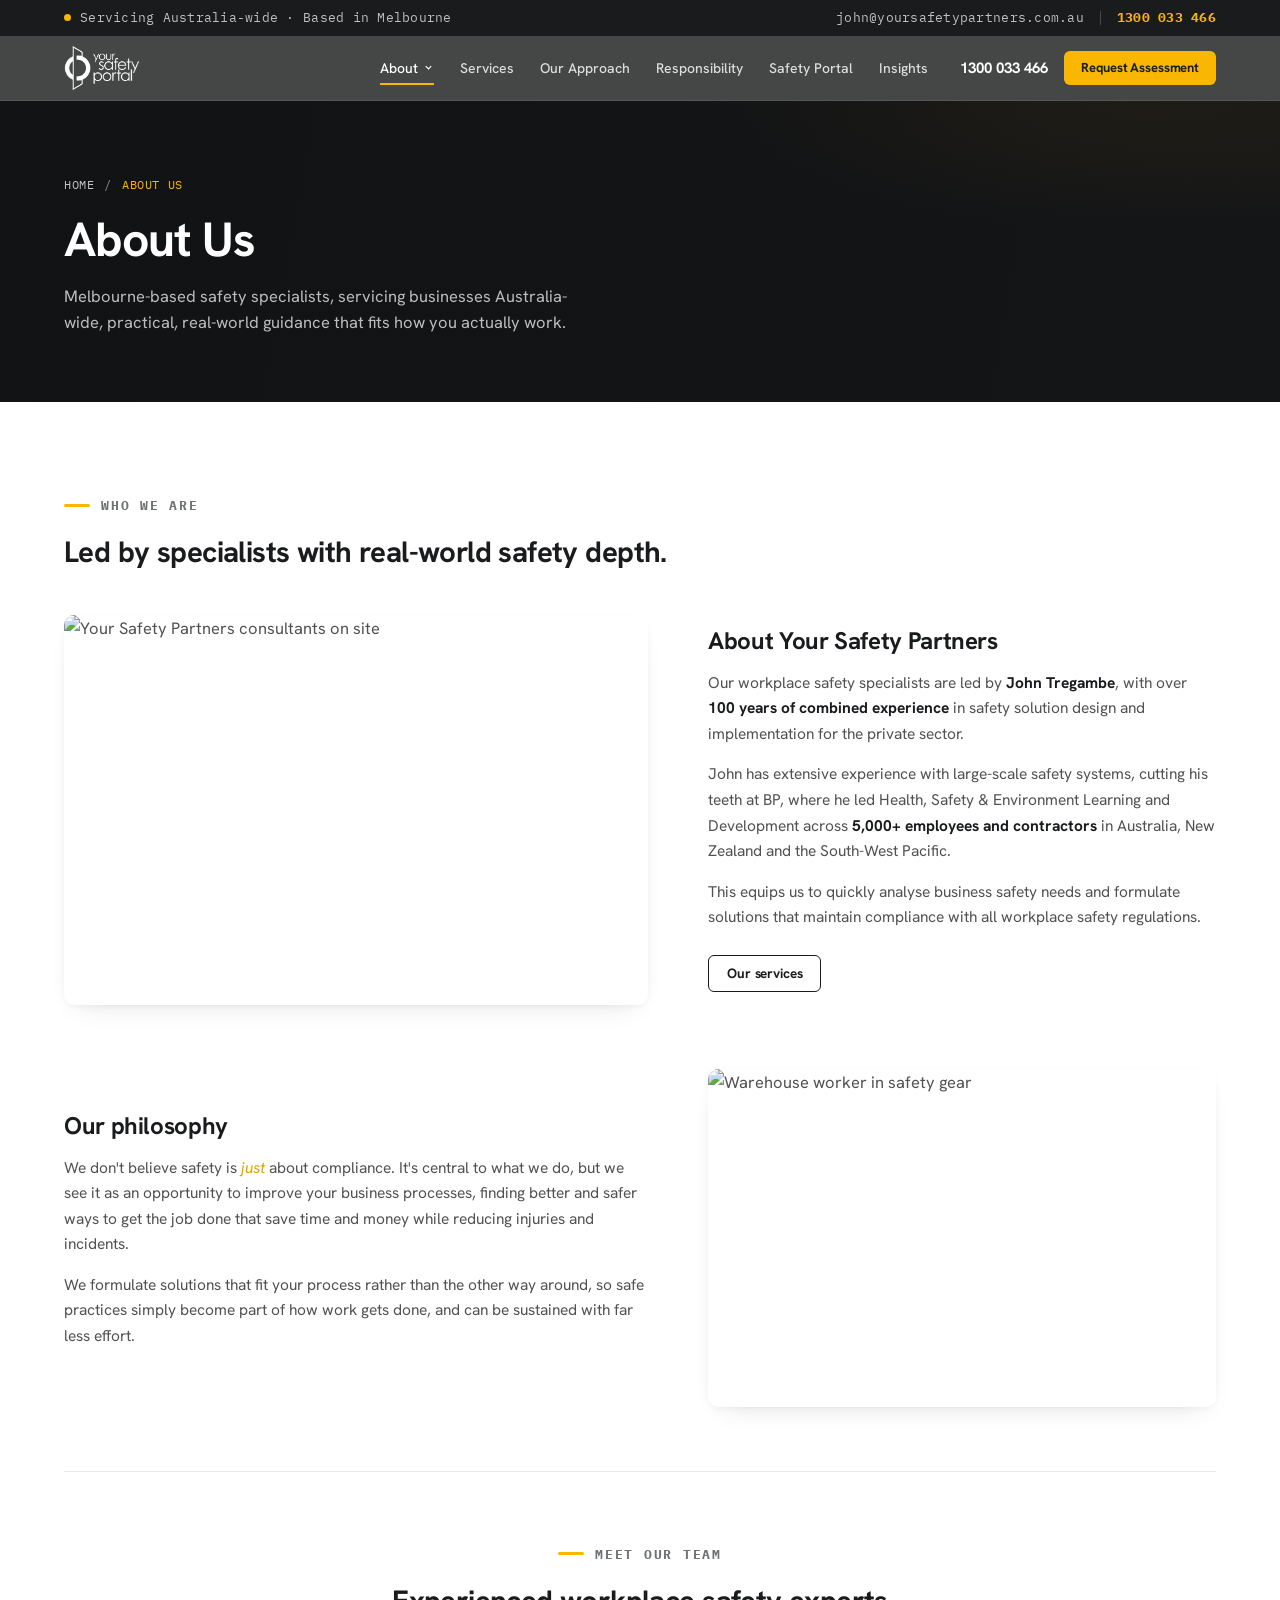
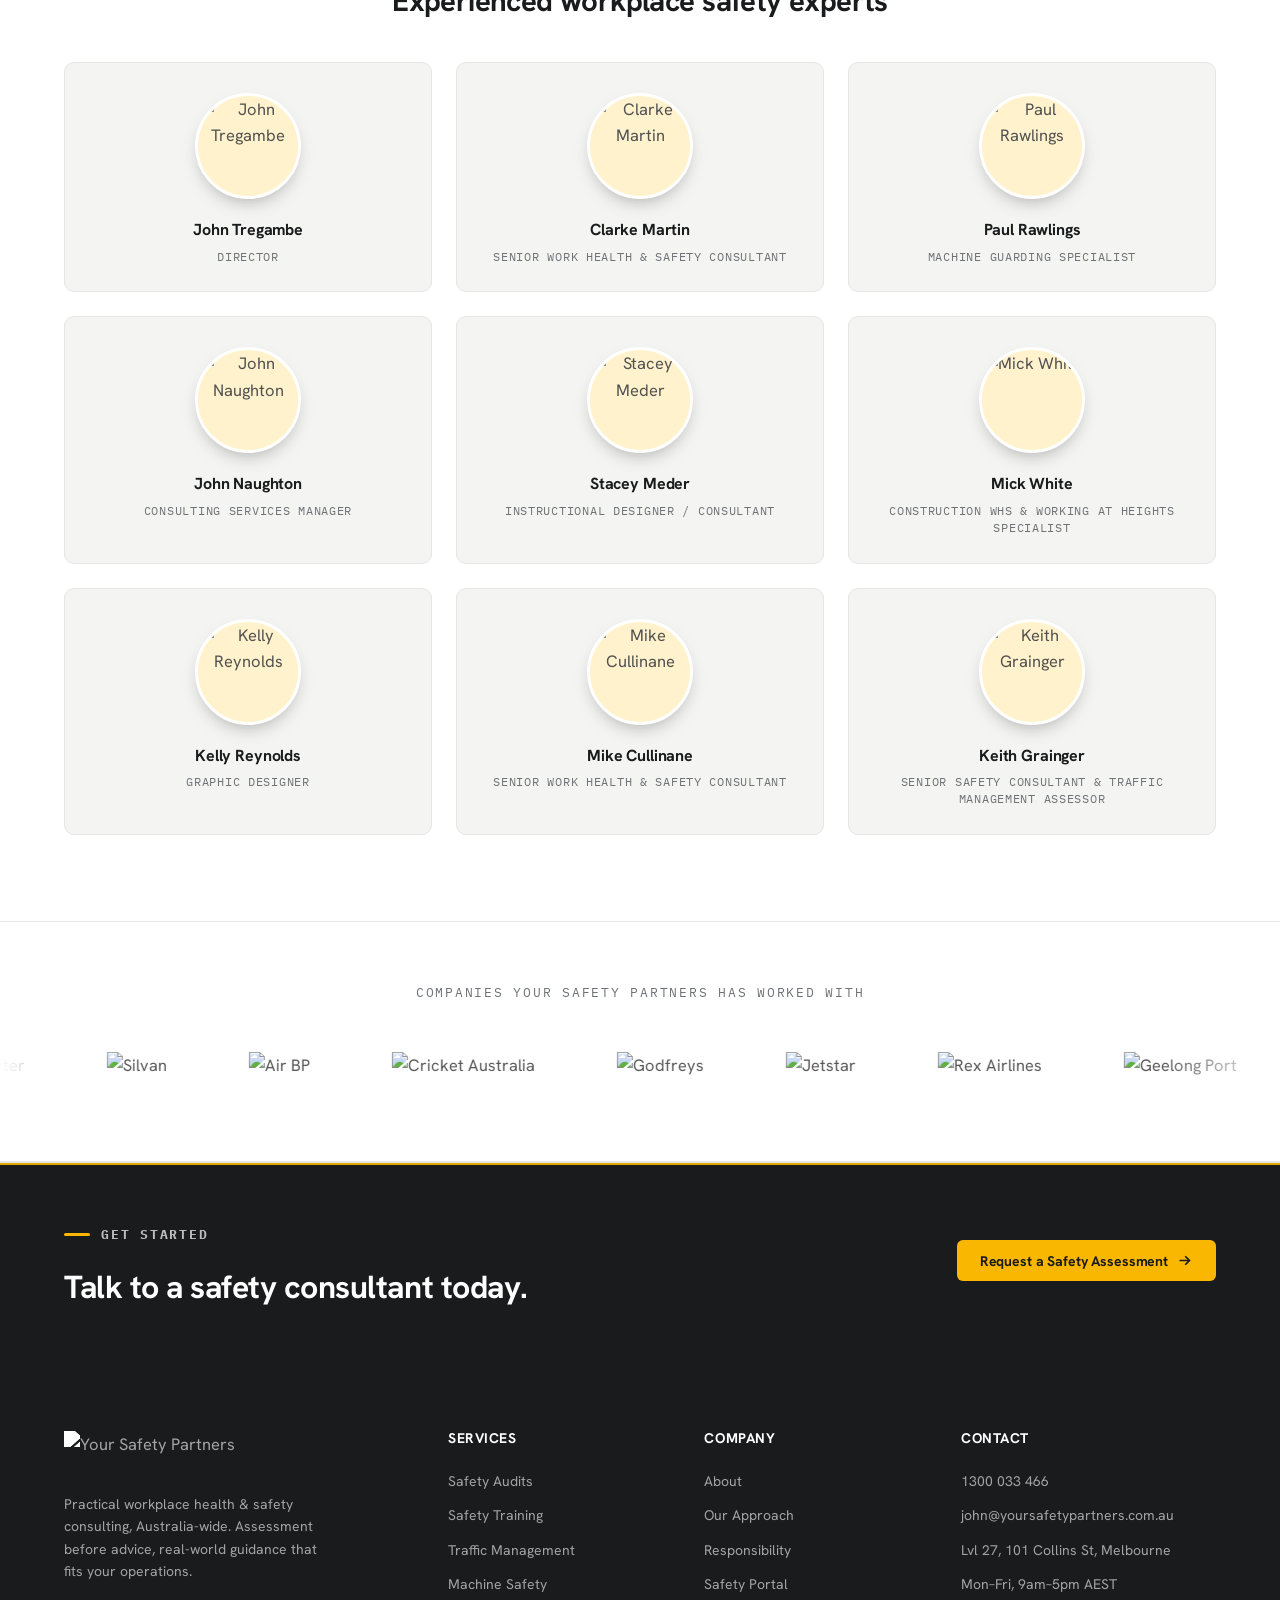
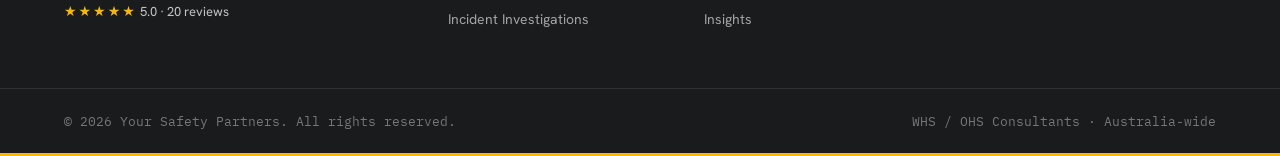
==== commit b2a70b65: "Spread How-it-works steps to full width (remove 980px cap) Co-Authored-By: Claude Opus 4.8 <noreply@" ====
--- a/about.html
+++ b/about.html
@@ -8,7 +8,7 @@
 <link rel="preconnect" href="https://fonts.googleapis.com" />
 <link rel="preconnect" href="https://fonts.gstatic.com" crossorigin />
 <link href="https://fonts.googleapis.com/css2?family=Hanken+Grotesk:wght@400;500;600;700;800&family=IBM+Plex+Mono:wght@500;600&display=swap" rel="stylesheet" />
-<link rel="stylesheet" href="styles.css?v=45" />
+<link rel="stylesheet" href="styles.css?v=46" />
 </head>
 <body>
 
@@ -219,6 +219,6 @@
   <div class="hazard-strip hazard-strip--footer" aria-hidden="true"></div>
 </footer>
 
-<script src="script.js?v=45"></script>
+<script src="script.js?v=46"></script>
 </body>
 </html>
--- a/styles.css
+++ b/styles.css
@@ -385,8 +385,8 @@
 .ctaband__inner p{ font-size:16.5px; color:rgba(255,255,255,.76); max-width:58ch; margin:0 auto 28px; line-height:1.6; }
 
 /* 3-up process on dark service pages */
-.steps--3{ grid-template-columns:repeat(3,1fr); max-width:980px; margin-inline:auto; }
-.steps--3 .step{ text-align:center; padding:0 18px; display:flex; flex-direction:column; align-items:center; }
+.steps--3{ grid-template-columns:repeat(3,1fr); max-width:none; margin-inline:auto; gap:44px; }
+.steps--3 .step{ text-align:center; padding:0 24px; display:flex; flex-direction:column; align-items:center; }
 .steps--3 .step::before{ display:none !important; }
 .steps--3 .step h3{ text-align:center; }
 .steps--3 .step p{ padding:0; margin:0 auto; max-width:30ch; }
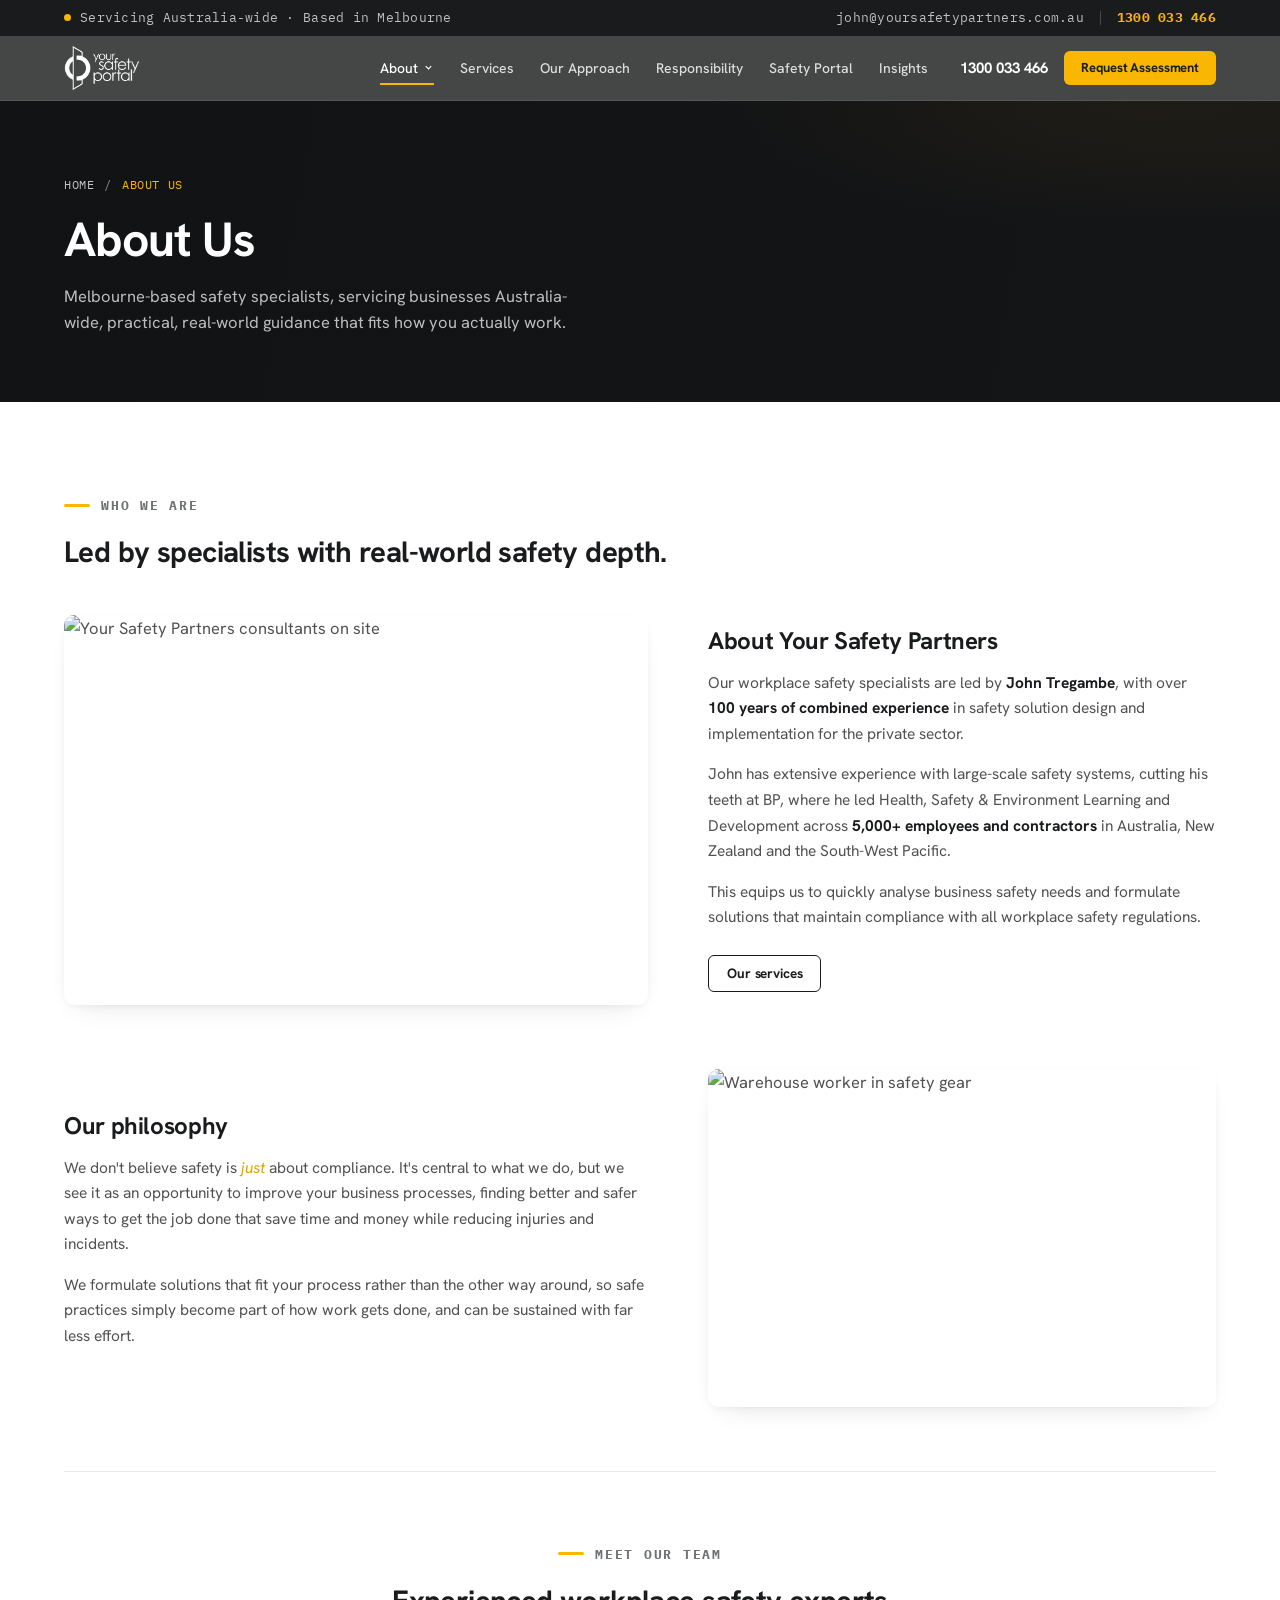
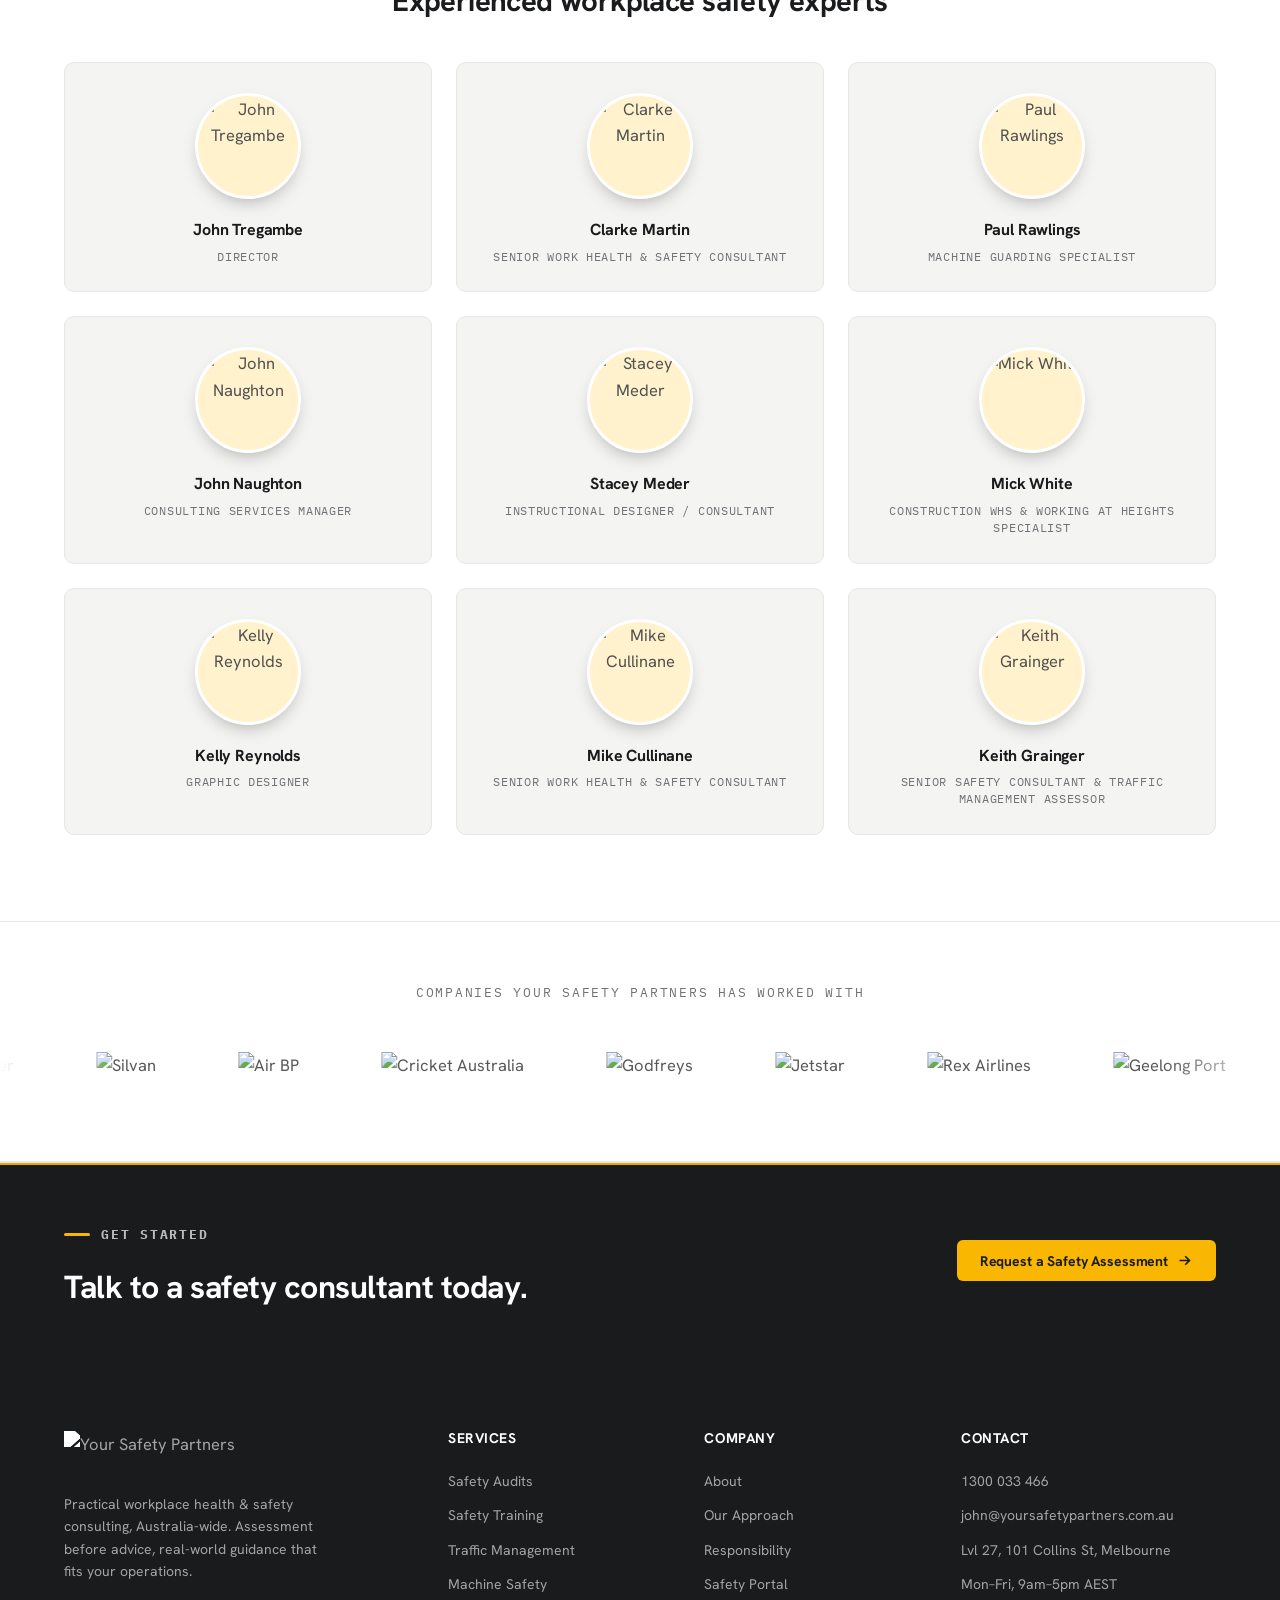
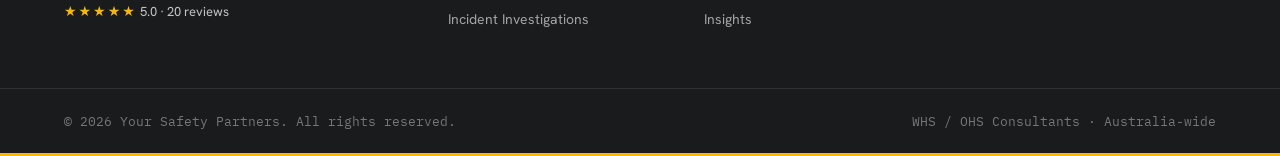
==== commit 3fe86b4a: "Force 3 equal columns for steps (base repeat(4,1fr) left an empty 4th) The base .steps grid-template" ====
--- a/about.html
+++ b/about.html
@@ -8,7 +8,7 @@
 <link rel="preconnect" href="https://fonts.googleapis.com" />
 <link rel="preconnect" href="https://fonts.gstatic.com" crossorigin />
 <link href="https://fonts.googleapis.com/css2?family=Hanken+Grotesk:wght@400;500;600;700;800&family=IBM+Plex+Mono:wght@500;600&display=swap" rel="stylesheet" />
-<link rel="stylesheet" href="styles.css?v=46" />
+<link rel="stylesheet" href="styles.css?v=47" />
 </head>
 <body>
 
@@ -219,6 +219,6 @@
   <div class="hazard-strip hazard-strip--footer" aria-hidden="true"></div>
 </footer>
 
-<script src="script.js?v=46"></script>
+<script src="script.js?v=47"></script>
 </body>
 </html>
--- a/styles.css
+++ b/styles.css
@@ -765,9 +765,10 @@
 /* portal logo in footer (already white — no invert) */
 .footer__logo--portal{ filter:none; height:52px; }
 
-/* keep the 3-up steps row centered — base .steps{margin:0} is declared later in
-   the file and would otherwise override the earlier margin-inline:auto */
-.steps--3{ margin-left:auto; margin-right:auto; }
+/* keep the 3-up steps row centered AND at 3 equal columns — base .steps{margin:0;
+   grid-template-columns:repeat(4,1fr)} is declared later and would otherwise leave
+   an empty 4th column on the right and kill the centering. */
+.steps--3{ margin-left:auto; margin-right:auto; grid-template-columns:repeat(3,1fr); }
 
 /* landing header: 3-col grid so the section nav sits at the TRUE page centre
    regardless of the logo / actions widths */
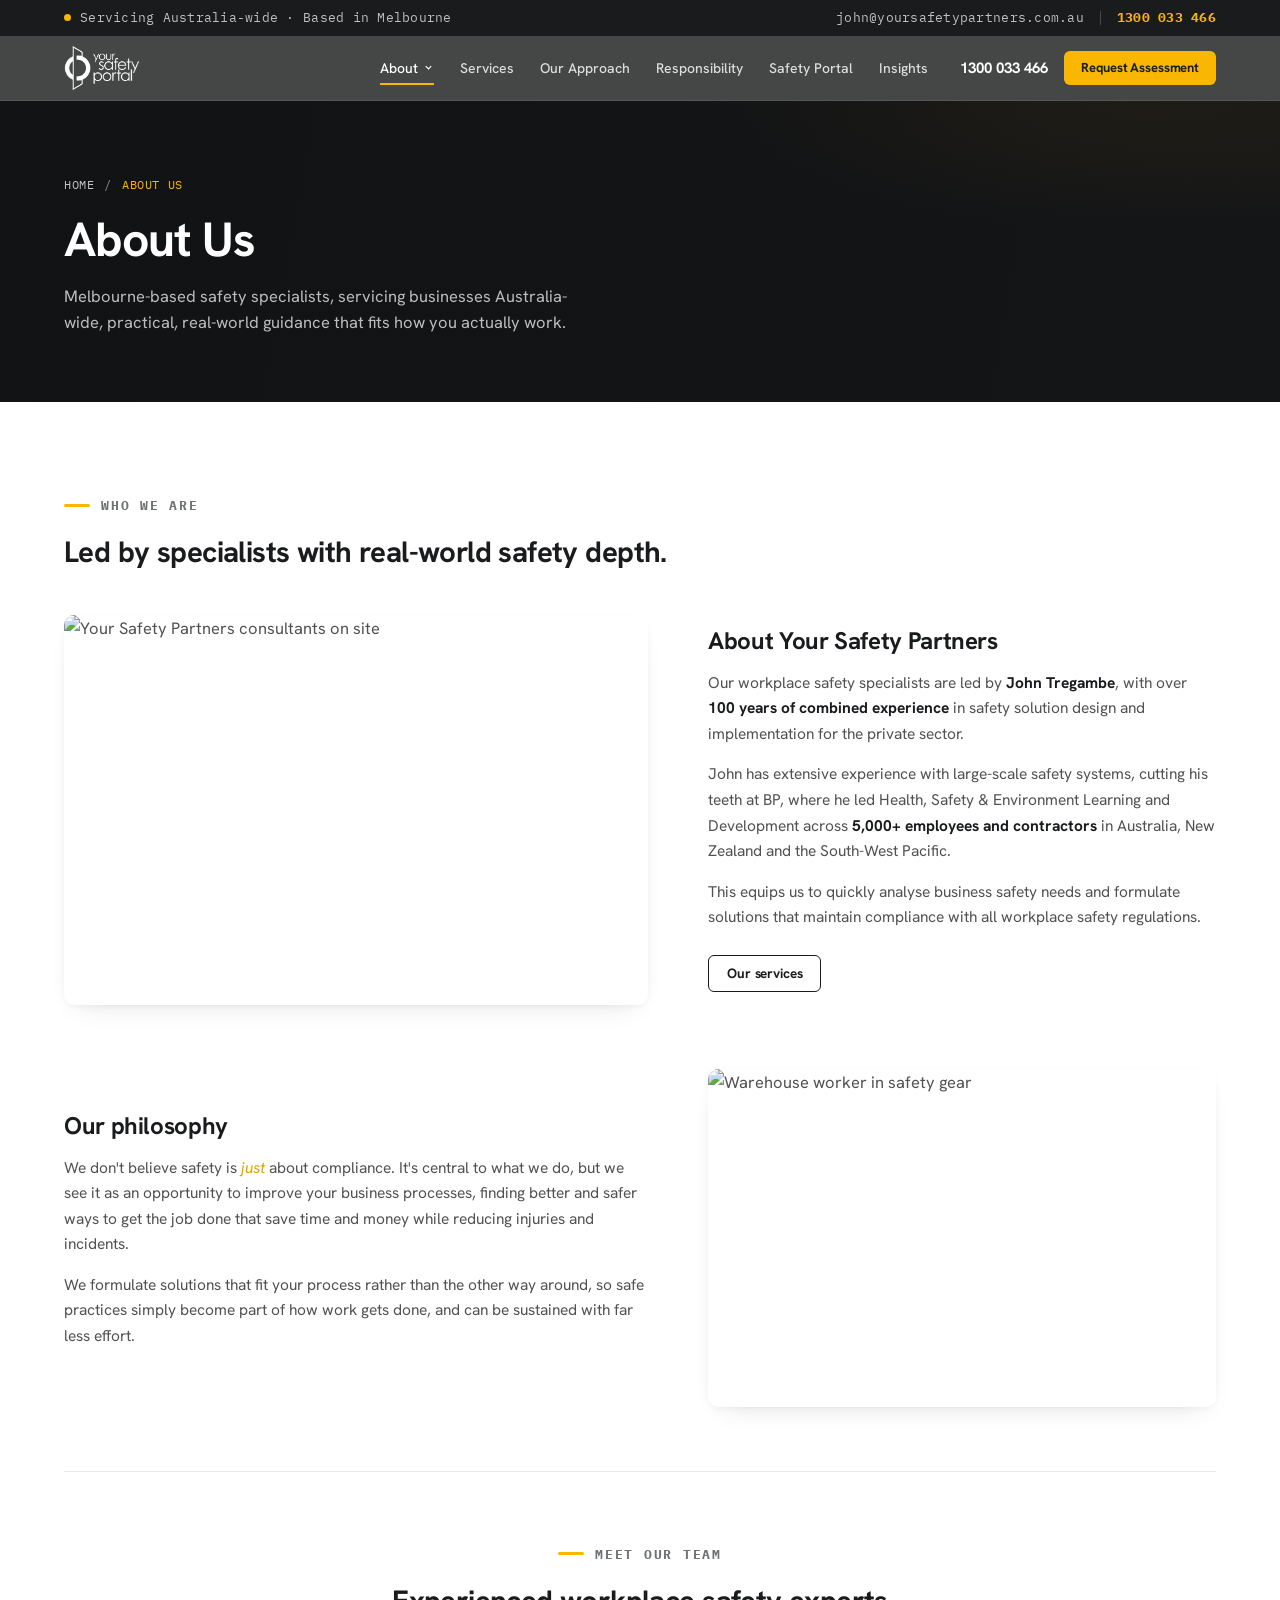
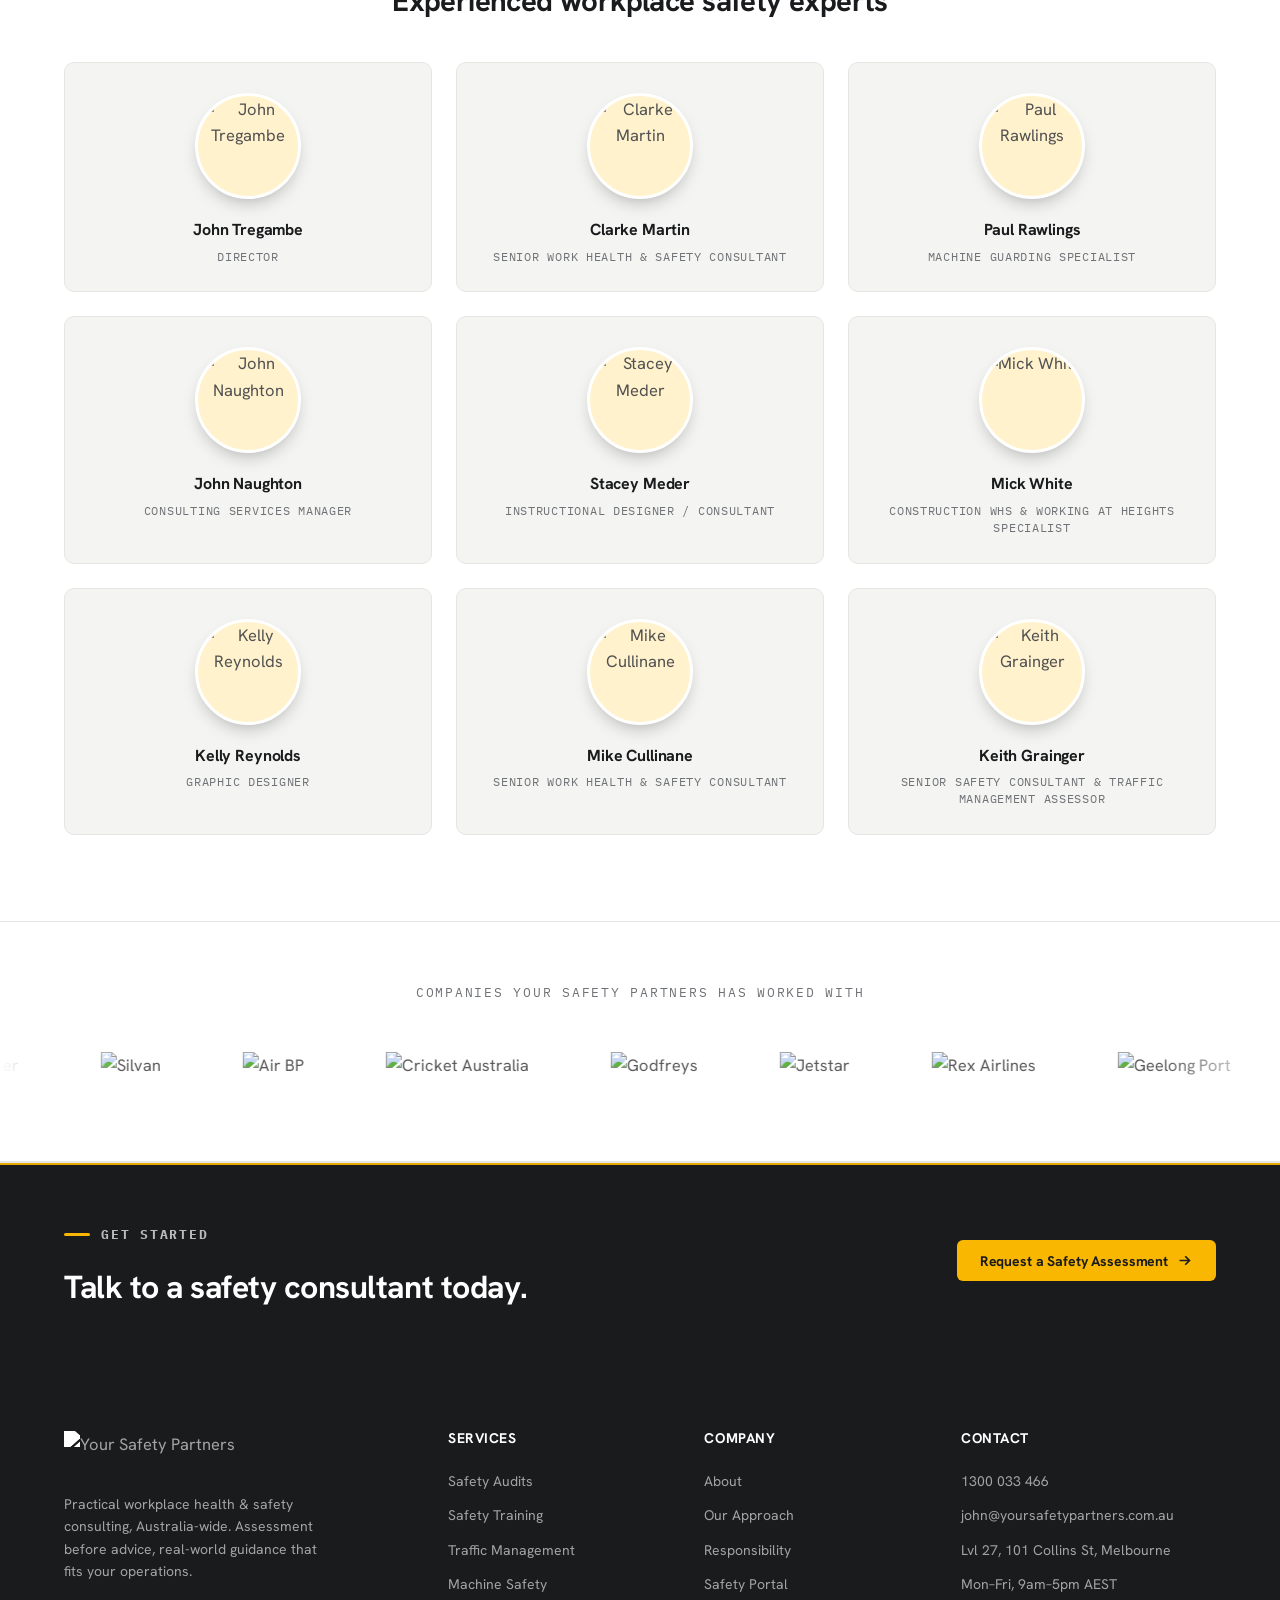
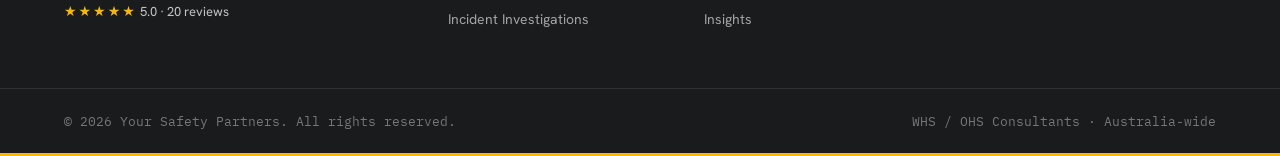
==== commit fc894ecc: "Fix form overflow: long select options forced horizontal scroll Selects sized to their widest option" ====
--- a/about.html
+++ b/about.html
@@ -8,7 +8,7 @@
 <link rel="preconnect" href="https://fonts.googleapis.com" />
 <link rel="preconnect" href="https://fonts.gstatic.com" crossorigin />
 <link href="https://fonts.googleapis.com/css2?family=Hanken+Grotesk:wght@400;500;600;700;800&family=IBM+Plex+Mono:wght@500;600&display=swap" rel="stylesheet" />
-<link rel="stylesheet" href="styles.css?v=47" />
+<link rel="stylesheet" href="styles.css?v=48" />
 </head>
 <body>
 
@@ -219,6 +219,6 @@
   <div class="hazard-strip hazard-strip--footer" aria-hidden="true"></div>
 </footer>
 
-<script src="script.js?v=47"></script>
+<script src="script.js?v=48"></script>
 </body>
 </html>
--- a/styles.css
+++ b/styles.css
@@ -758,9 +758,13 @@
 .contact__limit svg{ flex-shrink:0; }
 
 /* form selects */
-.field select{ font-family:var(--font-body); font-size:15px; color:var(--ink); padding:13px 15px; border:1.5px solid var(--line); border-radius:var(--radius-sm); background:#fafafa; transition:.2s; cursor:pointer; appearance:none;
+.field select{ width:100%; max-width:100%; box-sizing:border-box; font-family:var(--font-body); font-size:15px; color:var(--ink); padding:13px 34px 13px 15px; border:1.5px solid var(--line); border-radius:var(--radius-sm); background:#fafafa; transition:.2s; cursor:pointer; appearance:none; text-overflow:ellipsis;
   background-image:url("data:image/svg+xml,%3Csvg xmlns='http://www.w3.org/2000/svg' width='16' height='16' viewBox='0 0 24 24' fill='none' stroke='%236f7276' stroke-width='2.4'%3E%3Cpath d='M6 9l6 6 6-6'/%3E%3C/svg%3E"); background-repeat:no-repeat; background-position:right 14px center; }
 .field select:focus{ outline:none; border-color:var(--hi-vis); background-color:#fff; box-shadow:0 0 0 4px rgba(250,183,2,.14); }
+/* let form grid columns shrink so long option text can't force overflow */
+.cform__row{ grid-template-columns:minmax(0,1fr) minmax(0,1fr); }
+.cform .field{ min-width:0; }
+.cform__row .field{ min-width:0; }
 
 /* portal logo in footer (already white — no invert) */
 .footer__logo--portal{ filter:none; height:52px; }
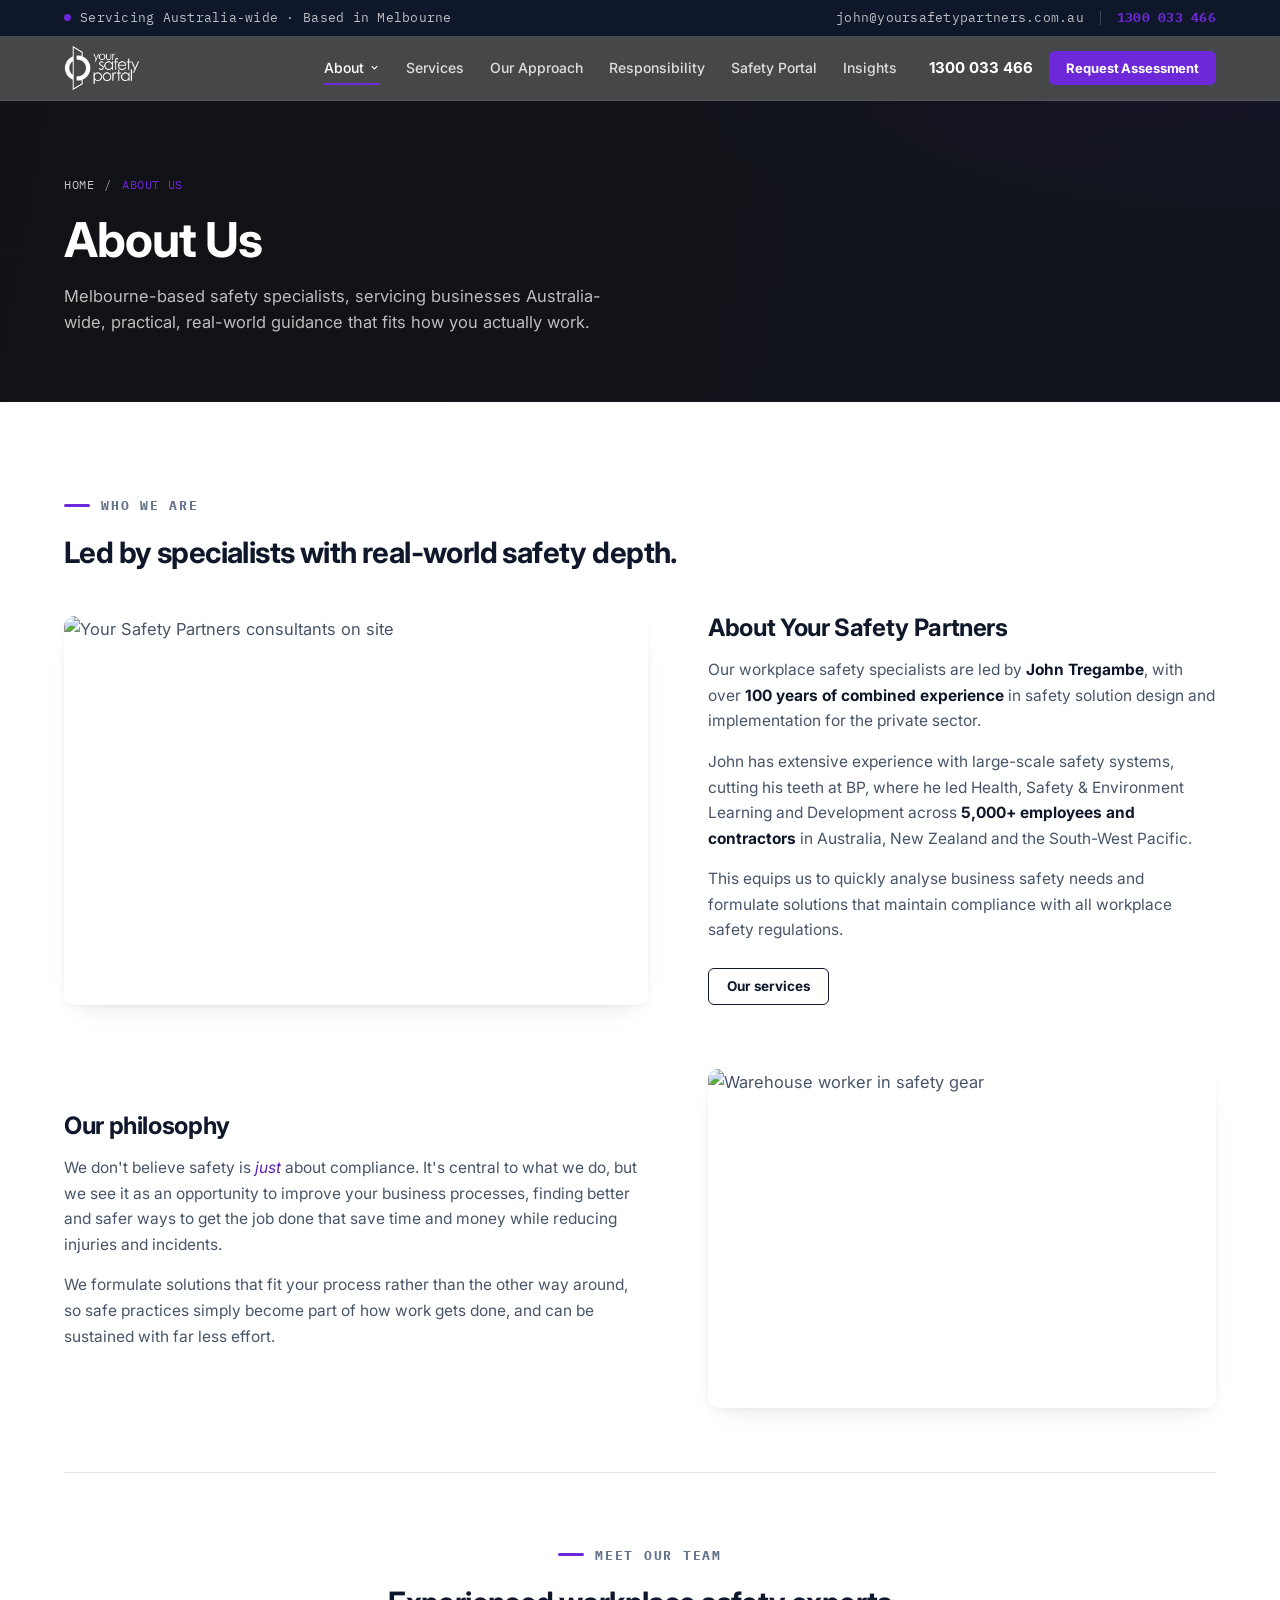
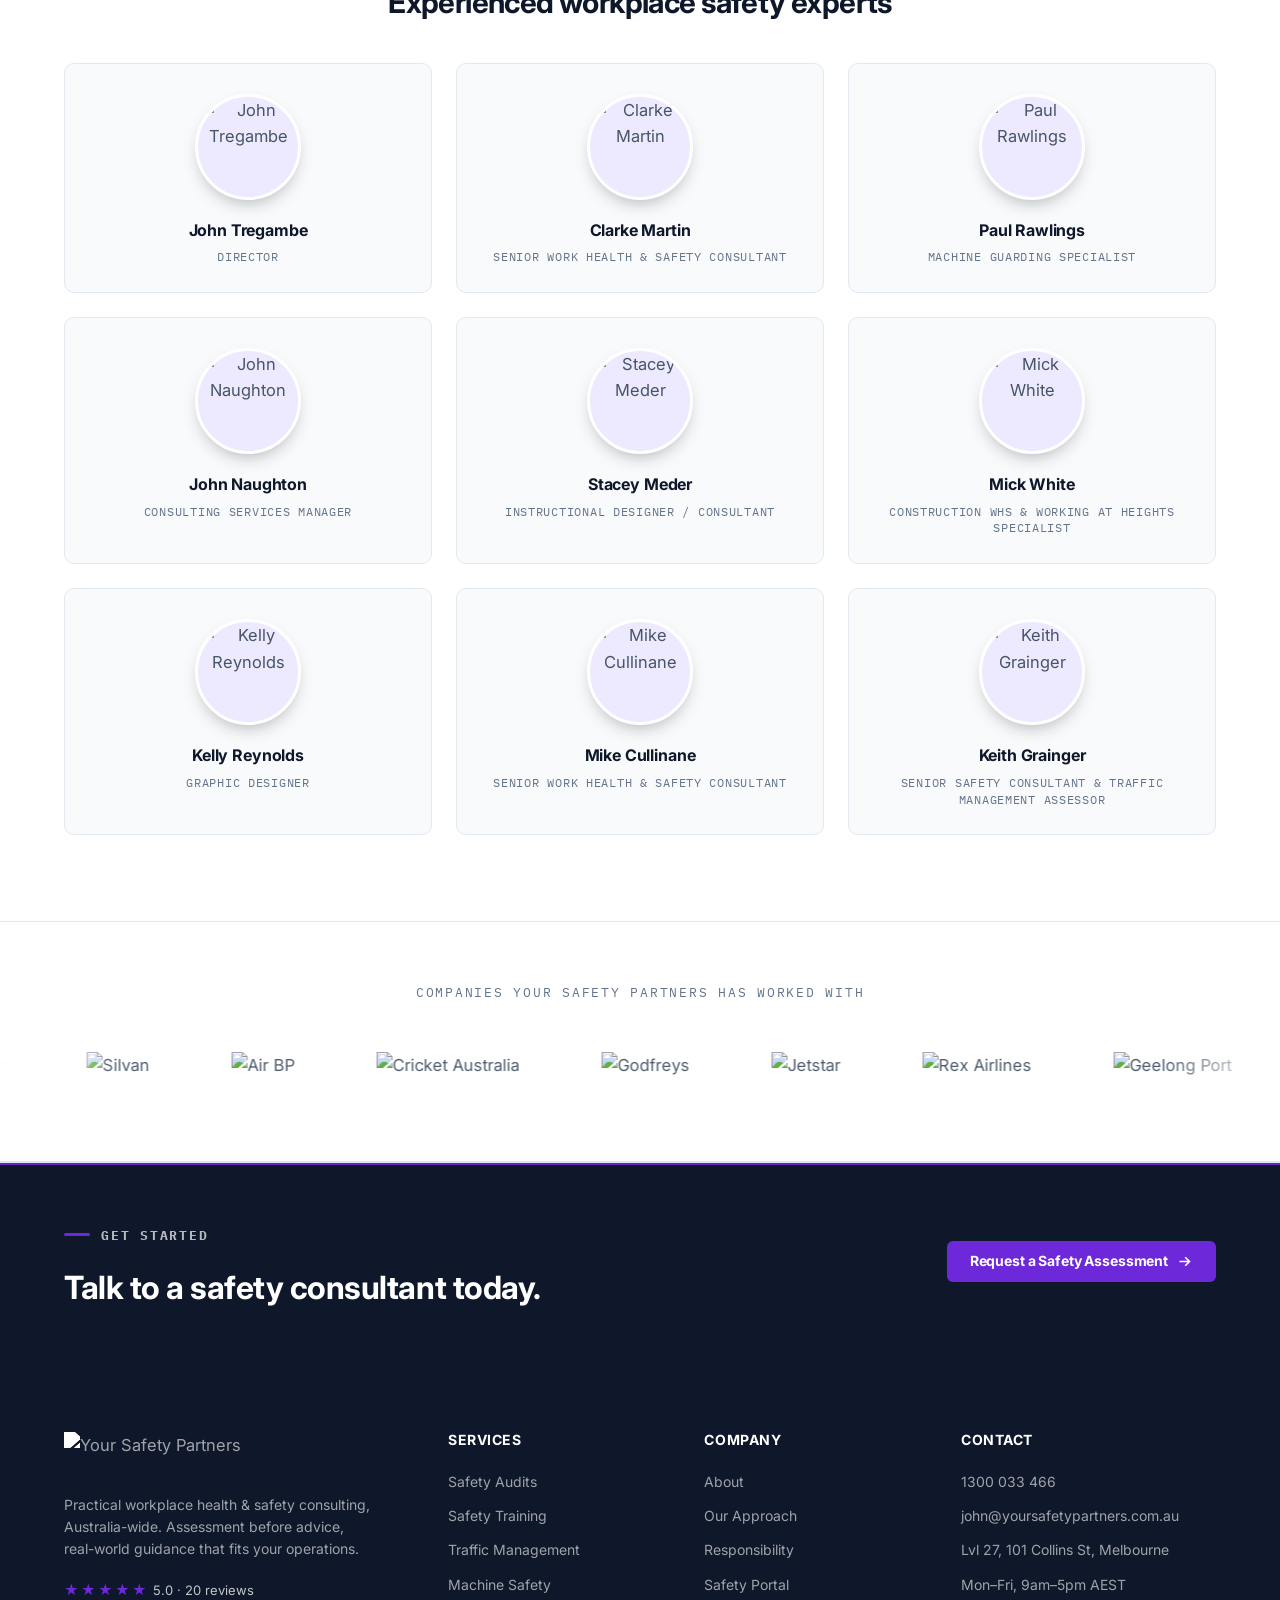
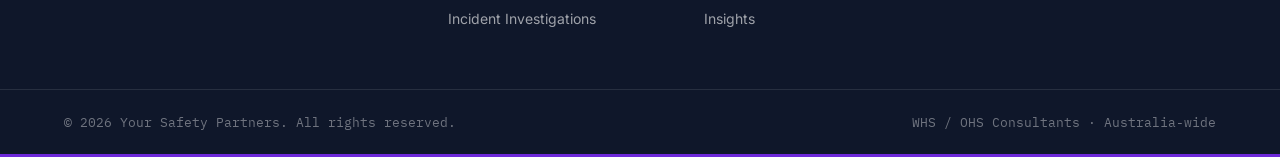
==== commit f299df12: "Rebrand to Your Safety Portal palette (violet + orange, slate, Inter) - Accent yellow -> brand viole" ====
--- a/about.html
+++ b/about.html
@@ -7,8 +7,8 @@
 <meta name="description" content="Meet Your Safety Partners, Melbourne-based workplace health & safety specialists led by John Tregambe, with 100+ years of combined experience servicing businesses Australia-wide." />
 <link rel="preconnect" href="https://fonts.googleapis.com" />
 <link rel="preconnect" href="https://fonts.gstatic.com" crossorigin />
-<link href="https://fonts.googleapis.com/css2?family=Hanken+Grotesk:wght@400;500;600;700;800&family=IBM+Plex+Mono:wght@500;600&display=swap" rel="stylesheet" />
-<link rel="stylesheet" href="styles.css?v=48" />
+<link href="https://fonts.googleapis.com/css2?family=Inter:wght@400;500;600;700;800&family=IBM+Plex+Mono:wght@500;600&display=swap" rel="stylesheet" />
+<link rel="stylesheet" href="styles.css?v=49" />
 </head>
 <body>
 
@@ -219,6 +219,6 @@
   <div class="hazard-strip hazard-strip--footer" aria-hidden="true"></div>
 </footer>
 
-<script src="script.js?v=48"></script>
+<script src="script.js?v=49"></script>
 </body>
 </html>
--- a/styles.css
+++ b/styles.css
@@ -4,23 +4,24 @@
    ============================================================ */
 
 :root{
-  --ink:        #1a1b1d;   /* near-black background */
-  --charcoal:   #232527;   /* dark surface */
-  --charcoal-2: #2c2e31;   /* raised dark surface */
-  --hi-vis:     #FAB702;   /* signature safety yellow */
-  --hi-vis-deep:#e0a300;
-  --hi-vis-soft:#fff2cc;
-  --paper:      #f4f4f2;   /* off-white page bg */
+  --ink:        #0f172a;   /* slate-900, dark surface bg (Your Safety Portal brand) */
+  --charcoal:   #1e293b;   /* slate-800 dark surface */
+  --charcoal-2: #334155;   /* slate-700 raised dark surface */
+  --hi-vis:     #6d28d9;   /* brand violet (from the logo + portal) */
+  --hi-vis-deep:#5b21b6;   /* violet-800 */
+  --hi-vis-soft:#ede9fe;   /* violet-100 soft tint */
+  --accent-2:   #f97316;   /* orange secondary accent (portal primary) */
+  --paper:      #f8fafc;   /* slate-50 page bg */
   --paper-2:    #ffffff;
-  --ink-70:     #515151;   /* body text */
-  --ink-50:     #6f7276;
-  --ink-30:     #9a9da1;
-  --line:       #e6e6e3;
+  --ink-70:     #475569;   /* slate-600 body text */
+  --ink-50:     #64748b;   /* slate-500 */
+  --ink-30:     #94a3b8;   /* slate-400 */
+  --line:       #e2e8f0;   /* slate-200 border */
   --line-dark:  rgba(255,255,255,.10);
   --white:      #ffffff;
 
-  --font-display:'Hanken Grotesk', system-ui, sans-serif;
-  --font-body:'Hanken Grotesk', system-ui, sans-serif;
+  --font-display:'Inter', system-ui, sans-serif;
+  --font-body:'Inter', system-ui, sans-serif;
   --font-mono:'IBM Plex Mono', monospace;
 
   --wrap: 1200px;
@@ -83,8 +84,8 @@
 }
 .btn svg{ transition:transform .3s var(--ease); }
 .btn:hover svg{ transform:translateX(4px); }
-.btn--primary{ background:var(--hi-vis); color:var(--ink); }
-.btn--primary:hover{ background:#ffc32a; transform:translateY(-1px); }
+.btn--primary{ background:var(--hi-vis); color:#fff; }
+.btn--primary:hover{ background:#7c3aed; transform:translateY(-1px); }
 .btn--dark{ background:var(--ink); color:var(--white); }
 .btn--dark:hover{ background:#000; transform:translateY(-2px); }
 .btn--ghost{ background:transparent; color:var(--white); border-color:rgba(255,255,255,.28); }
@@ -210,7 +211,7 @@
   font-family:var(--font-body); font-size:15px; color:var(--ink);
   padding:13px 15px; border:1.5px solid var(--line); border-radius:var(--radius-sm); background:#fafafa; transition:.2s; resize:vertical;
 }
-.field input:focus,.field textarea:focus{ outline:none; border-color:var(--hi-vis); background:#fff; box-shadow:0 0 0 4px rgba(250,183,2,.14); }
+.field input:focus,.field textarea:focus{ outline:none; border-color:var(--hi-vis); background:#fff; box-shadow:0 0 0 4px rgba(109,40,217,.14); }
 .callback__note{ display:flex; align-items:center; justify-content:center; gap:6px; font-size:12px; color:var(--ink-30); margin:16px 0 0; text-align:center; }
 .callback__note svg{ flex-shrink:0; }
 
@@ -284,7 +285,7 @@
 .qlist{ list-style:none; margin:0; padding:0; display:flex; flex-direction:column; gap:2px; }
 .qlist li{ display:flex; align-items:center; gap:16px; font-family:var(--font-display); font-weight:500; font-size:17px; color:var(--white); padding:16px 0; border-bottom:1px solid var(--line-dark); }
 .qlist li:last-child{ border-bottom:none; }
-.qmark{ flex-shrink:0; width:30px; height:30px; border-radius:8px; background:rgba(250,183,2,.14); color:var(--hi-vis); display:grid; place-items:center; font-family:var(--font-display); font-weight:700; }
+.qmark{ flex-shrink:0; width:30px; height:30px; border-radius:8px; background:rgba(109,40,217,.14); color:var(--hi-vis); display:grid; place-items:center; font-family:var(--font-display); font-weight:700; }
 .simple__qs-foot{ font-size:14px; color:rgba(255,255,255,.55); margin:24px 0 0; padding-top:22px; border-top:1px solid var(--line-dark); }
 @media(max-width:840px){ .simple__inner{ grid-template-columns:1fr; gap:40px; } }
 
@@ -321,7 +322,7 @@
 .pagehero__bg{ position:absolute; inset:0; background-image:url('https://images.unsplash.com/photo-1742112125567-3e8967bad60f?auto=format&fit=crop&w=1920&q=80'); background-size:cover; background-position:center 34%; transform:scale(1.05); }
 .pagehero__overlay{ position:absolute; inset:0; background:
   linear-gradient(100deg, rgba(17,18,20,.95) 0%, rgba(17,18,20,.82) 46%, rgba(17,18,20,.6) 100%),
-  radial-gradient(60% 70% at 88% 0%, rgba(250,183,2,.15), transparent 60%); }
+  radial-gradient(60% 70% at 88% 0%, rgba(109,40,217,.15), transparent 60%); }
 .pagehero__inner{ position:relative; padding:74px 24px 66px; }
 .crumbs{ display:flex; align-items:center; gap:10px; font-family:var(--font-mono); font-size:12px; letter-spacing:.05em; text-transform:uppercase; color:rgba(255,255,255,.55); margin-bottom:20px; }
 .crumbs a{ color:rgba(255,255,255,.75); }
@@ -487,7 +488,7 @@
 .panel__body{ padding:26px 24px; }
 .panel__row{ display:flex; justify-content:space-between; align-items:center; margin-bottom:14px; font-size:14px; color:rgba(255,255,255,.7); }
 .tag{ font-family:var(--font-mono); font-size:11.5px; font-weight:700; padding:4px 10px; border-radius:20px; letter-spacing:.04em; }
-.tag--good{ background:rgba(250,183,2,.16); color:var(--hi-vis); }
+.tag--good{ background:rgba(109,40,217,.16); color:var(--hi-vis); }
 .meter{ height:9px; background:rgba(255,255,255,.09); border-radius:20px; overflow:hidden; margin-bottom:26px; }
 .meter__fill{ height:100%; background:linear-gradient(90deg,var(--hi-vis-deep),var(--hi-vis)); border-radius:20px; animation:grow 1.4s var(--ease) forwards; transform-origin:left; }
 @keyframes grow{ from{transform:scaleX(0)} }
@@ -601,7 +602,7 @@
 
 /* --- Meteors (Aceternity "Meteor Effect") --- */
 .hero__meteors{ position:absolute; inset:0; overflow:hidden; pointer-events:none; }
-.meteor{ position:absolute; top:-6%; width:2px; height:2px; border-radius:50%; background:var(--hi-vis); box-shadow:0 0 0 1px rgba(250,183,2,.1); animation:meteor linear infinite; opacity:0; }
+.meteor{ position:absolute; top:-6%; width:2px; height:2px; border-radius:50%; background:var(--hi-vis); box-shadow:0 0 0 1px rgba(109,40,217,.1); animation:meteor linear infinite; opacity:0; }
 .meteor::before{ content:''; position:absolute; top:50%; left:0; width:70px; height:1px; transform:translateY(-50%); background:linear-gradient(90deg,var(--hi-vis),transparent); }
 @keyframes meteor{ 0%{ transform:translate(0,0) rotate(215deg); opacity:0 } 8%{opacity:1} 70%{opacity:1} 100%{ transform:translate(-340px,340px) rotate(215deg); opacity:0 } }
 .meteor:nth-child(1){ left:15%; animation-duration:5.5s; animation-delay:0s; }
@@ -622,7 +623,7 @@
 .moving-border__inner{ position:relative; z-index:1; display:inline-flex; align-items:center; gap:8px; line-height:1.15;
   background:var(--hi-vis); color:var(--ink); font-family:var(--font-display); font-weight:700; font-size:14px;
   padding:12px 22px; border-radius:var(--radius-sm); transition:background .2s, transform .2s var(--ease); }
-.moving-border:hover .moving-border__inner{ background:#ffc32a; }
+.moving-border:hover .moving-border__inner{ background:#7c3aed; }
 .moving-border:hover svg{ transform:translateX(4px); }
 .moving-border svg{ transition:transform .3s var(--ease); }
 
@@ -631,14 +632,14 @@
 .glow::before{
   content:''; position:absolute; inset:0; border-radius:inherit; pointer-events:none; z-index:1;
   opacity:0; transition:opacity .35s;
-  background:radial-gradient(220px circle at var(--mx,50%) var(--my,50%), rgba(250,183,2,.14), transparent 60%);
+  background:radial-gradient(220px circle at var(--mx,50%) var(--my,50%), rgba(109,40,217,.14), transparent 60%);
 }
 .glow:hover::before{ opacity:1; }
 /* glowing border variant for dark cards */
 .glow--border::after{
   content:''; position:absolute; inset:0; border-radius:inherit; pointer-events:none; z-index:2;
   padding:1px; opacity:0; transition:opacity .35s;
-  background:radial-gradient(220px circle at var(--mx,50%) var(--my,50%), rgba(250,183,2,.6), transparent 55%);
+  background:radial-gradient(220px circle at var(--mx,50%) var(--my,50%), rgba(109,40,217,.6), transparent 55%);
   -webkit-mask:linear-gradient(#000 0 0) content-box, linear-gradient(#000 0 0);
   -webkit-mask-composite:xor; mask-composite:exclude;
 }
@@ -694,7 +695,7 @@
 
 /* hero offer card */
 .offer-card{ background:var(--paper-2); border:1px solid rgba(255,255,255,.5); border-radius:16px; padding:30px 30px 26px; color:var(--ink-70); box-shadow:var(--shadow-lg); position:relative; align-self:center; }
-.offer-card__badge{ position:absolute; top:-14px; right:26px; background:var(--hi-vis); color:var(--ink); font-family:var(--font-display); font-weight:800; font-size:13px; letter-spacing:.02em; padding:7px 14px; border-radius:8px; }
+.offer-card__badge{ position:absolute; top:-14px; right:26px; background:var(--accent-2); color:#fff; font-family:var(--font-display); font-weight:800; font-size:13px; letter-spacing:.02em; padding:7px 14px; border-radius:8px; }
 .offer-card__title{ font-size:19px; font-weight:700; letter-spacing:-.01em; color:var(--ink); margin:6px 0 16px; line-height:1.25; }
 .offer-card__price{ display:flex; align-items:baseline; gap:12px; }
 .offer-card__now{ font-family:var(--font-display); font-weight:800; font-size:44px; color:var(--ink); letter-spacing:-.03em; line-height:1; }
@@ -709,7 +710,7 @@
 .offerbar{ background:var(--ink); color:#fff; border-top:1px solid var(--line-dark); }
 .offerbar__inner{ display:grid; grid-template-columns:auto 1fr; gap:14px 40px; align-items:center; padding:26px 24px; }
 .offerbar__lead{ display:flex; align-items:center; gap:12px; }
-.offerbar__pill{ font-family:var(--font-mono); font-size:11px; font-weight:700; letter-spacing:.08em; text-transform:uppercase; color:var(--ink); background:var(--hi-vis); padding:5px 11px; border-radius:20px; }
+.offerbar__pill{ font-family:var(--font-mono); font-size:11px; font-weight:700; letter-spacing:.08em; text-transform:uppercase; color:#fff; background:var(--accent-2); padding:5px 11px; border-radius:20px; }
 .offerbar__lead strong{ font-family:var(--font-display); font-weight:700; font-size:15px; white-space:nowrap; }
 .offerbar__items{ list-style:none; margin:0; padding:0; display:flex; gap:26px; flex-wrap:wrap; }
 .offerbar__items li{ display:flex; align-items:center; gap:8px; font-size:13.5px; color:rgba(255,255,255,.82); }
@@ -740,7 +741,7 @@
 .pcard{ background:var(--paper-2); border:1px solid var(--line); border-radius:14px; padding:30px 26px; display:flex; flex-direction:column; position:relative; transition:box-shadow .35s var(--ease-out), border-color .3s, transform .35s var(--ease-out); }
 .pcard:hover{ box-shadow:var(--shadow-md); transform:translateY(-4px); }
 .pcard--featured{ border:2px solid var(--hi-vis); box-shadow:var(--shadow-md); }
-.pcard__flag{ position:absolute; top:-13px; left:50%; transform:translateX(-50%); background:var(--hi-vis); color:var(--ink); font-family:var(--font-display); font-weight:800; font-size:12px; letter-spacing:.02em; padding:6px 16px; border-radius:20px; white-space:nowrap; }
+.pcard__flag{ position:absolute; top:-13px; left:50%; transform:translateX(-50%); background:var(--accent-2); color:#fff; font-family:var(--font-display); font-weight:800; font-size:12px; letter-spacing:.02em; padding:6px 16px; border-radius:20px; white-space:nowrap; }
 .pcard__name{ font-size:17px; font-weight:700; color:var(--ink); margin:0 0 14px; }
 .pcard__price{ display:flex; align-items:baseline; gap:10px; margin-bottom:6px; }
 .pcard__amt{ font-family:var(--font-display); font-weight:800; font-size:40px; color:var(--ink); letter-spacing:-.03em; line-height:1; }
@@ -754,13 +755,13 @@
 
 /* reviews note + contact limit */
 .reviews__note{ text-align:center; font-size:12.5px; color:var(--ink-30); margin:26px 0 0; }
-.contact__limit{ display:inline-flex; align-items:center; gap:9px; font-family:var(--font-display); font-weight:700; font-size:14px; color:var(--hi-vis); background:rgba(250,183,2,.1); border:1px solid rgba(250,183,2,.28); border-radius:9px; padding:11px 16px; margin:0 0 26px; }
+.contact__limit{ display:inline-flex; align-items:center; gap:9px; font-family:var(--font-display); font-weight:700; font-size:14px; color:var(--hi-vis); background:rgba(109,40,217,.1); border:1px solid rgba(109,40,217,.28); border-radius:9px; padding:11px 16px; margin:0 0 26px; }
 .contact__limit svg{ flex-shrink:0; }
 
 /* form selects */
 .field select{ width:100%; max-width:100%; box-sizing:border-box; font-family:var(--font-body); font-size:15px; color:var(--ink); padding:13px 34px 13px 15px; border:1.5px solid var(--line); border-radius:var(--radius-sm); background:#fafafa; transition:.2s; cursor:pointer; appearance:none; text-overflow:ellipsis;
   background-image:url("data:image/svg+xml,%3Csvg xmlns='http://www.w3.org/2000/svg' width='16' height='16' viewBox='0 0 24 24' fill='none' stroke='%236f7276' stroke-width='2.4'%3E%3Cpath d='M6 9l6 6 6-6'/%3E%3C/svg%3E"); background-repeat:no-repeat; background-position:right 14px center; }
-.field select:focus{ outline:none; border-color:var(--hi-vis); background-color:#fff; box-shadow:0 0 0 4px rgba(250,183,2,.14); }
+.field select:focus{ outline:none; border-color:var(--hi-vis); background-color:#fff; box-shadow:0 0 0 4px rgba(109,40,217,.14); }
 /* let form grid columns shrink so long option text can't force overflow */
 .cform__row{ grid-template-columns:minmax(0,1fr) minmax(0,1fr); }
 .cform .field{ min-width:0; }
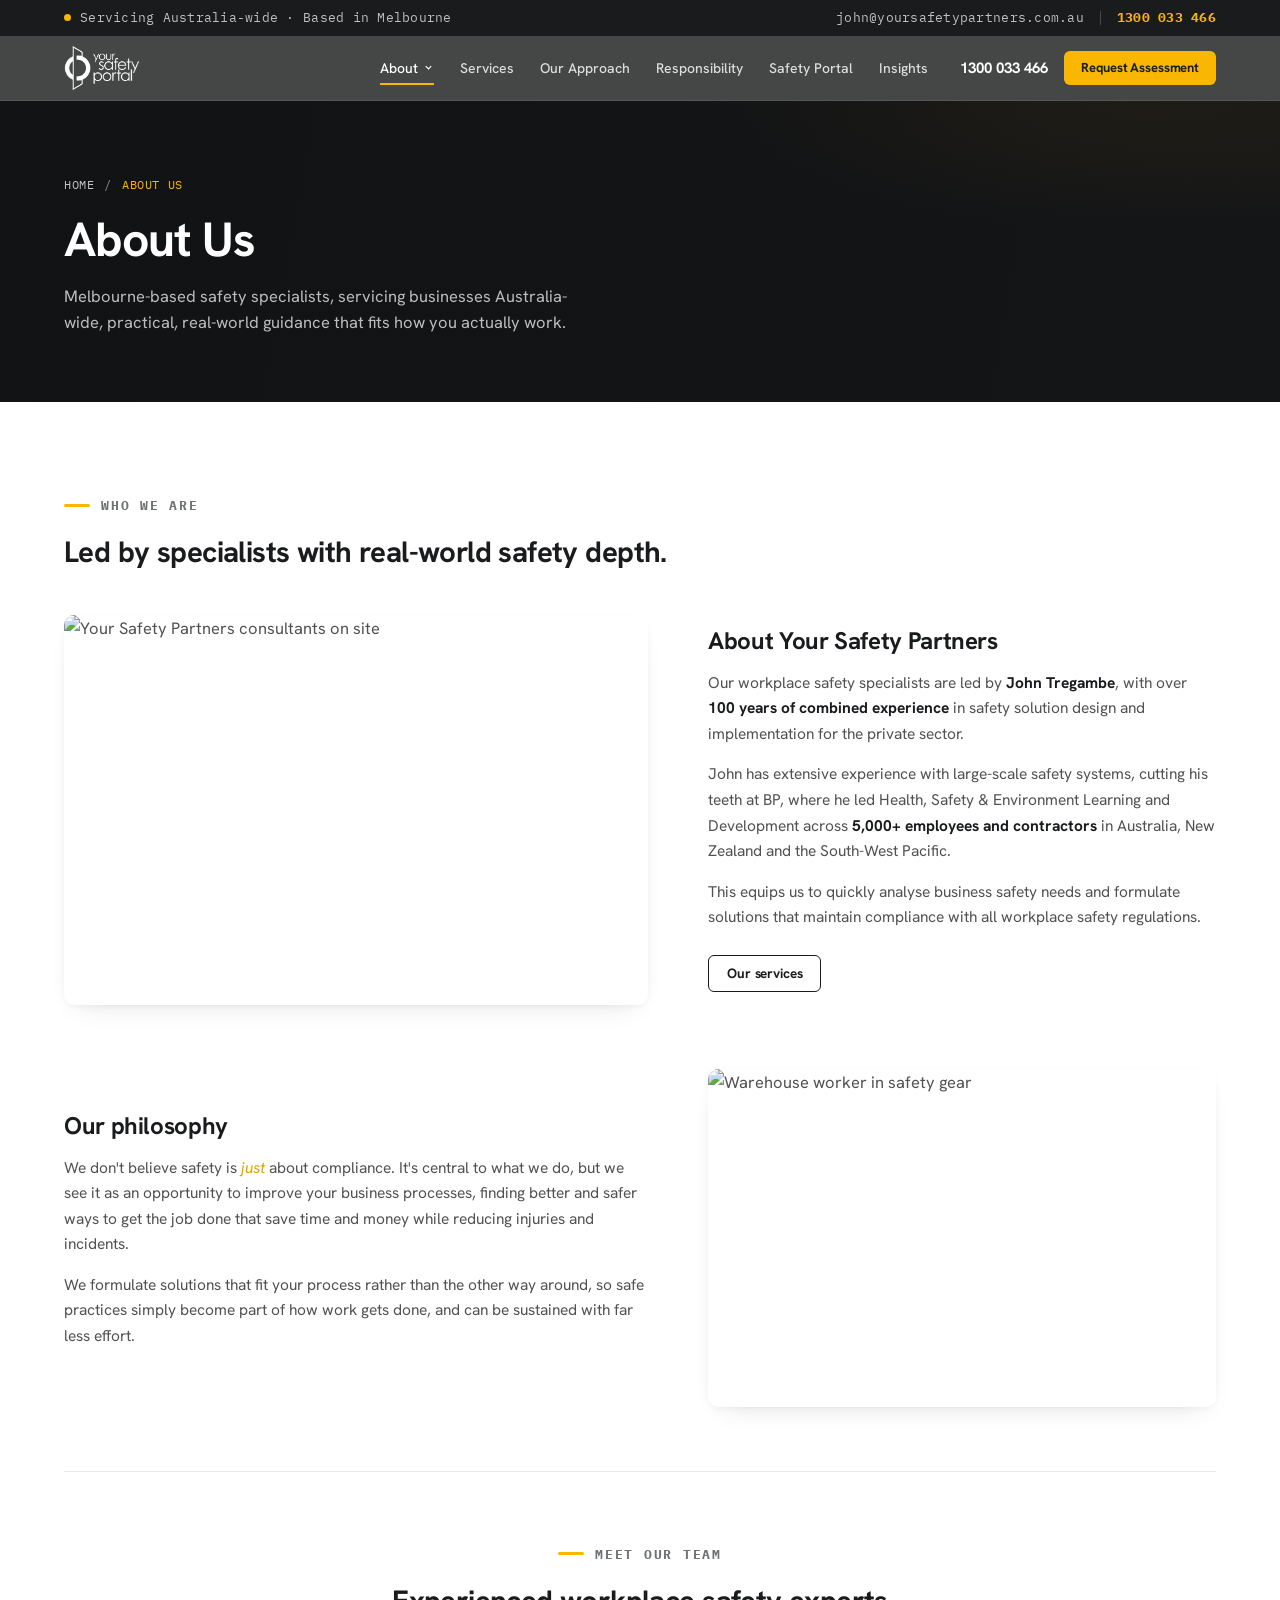
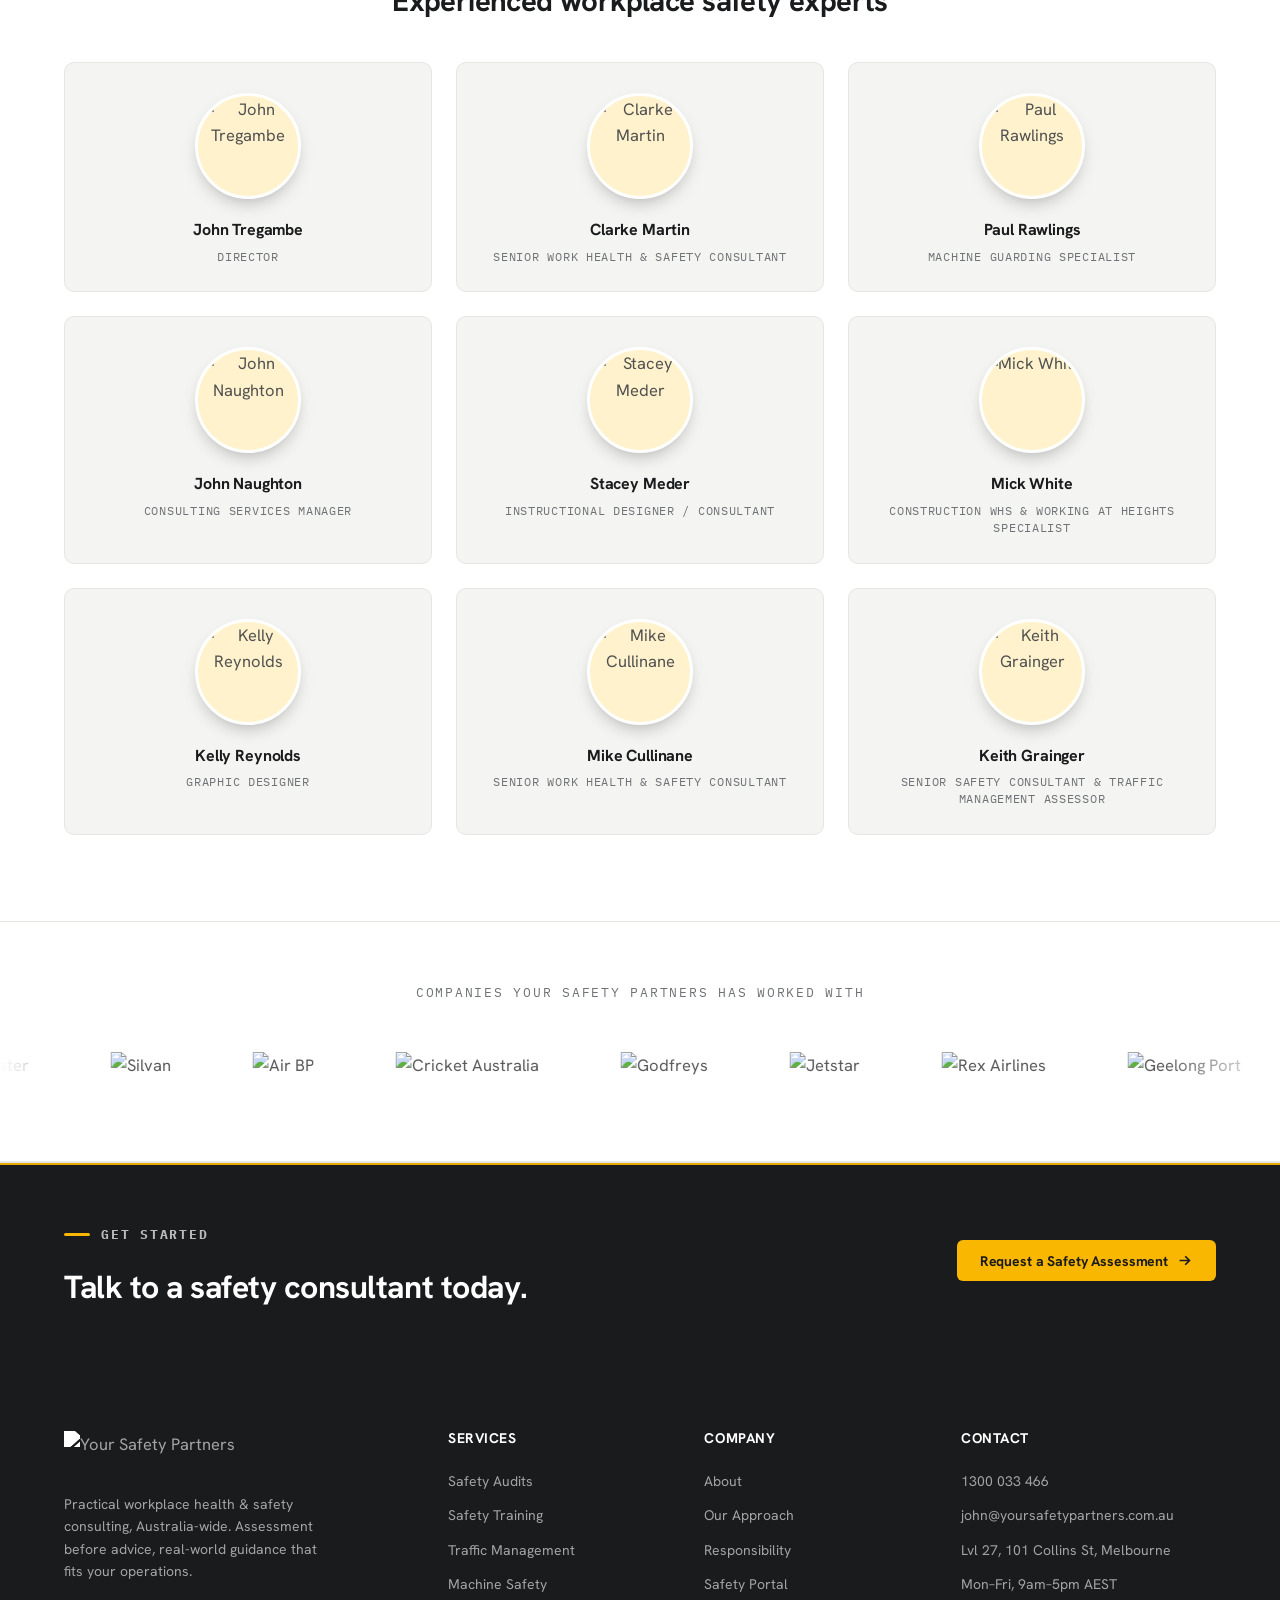
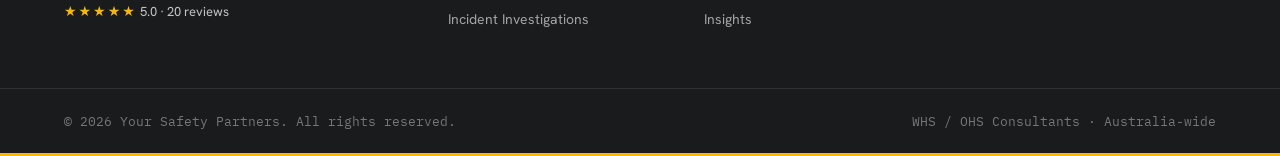
==== commit 93796b50: "Revert "Rebrand to Your Safety Portal palette (violet + orange, slate, Inter)" This reverts commit f" ====
--- a/about.html
+++ b/about.html
@@ -7,8 +7,8 @@
 <meta name="description" content="Meet Your Safety Partners, Melbourne-based workplace health & safety specialists led by John Tregambe, with 100+ years of combined experience servicing businesses Australia-wide." />
 <link rel="preconnect" href="https://fonts.googleapis.com" />
 <link rel="preconnect" href="https://fonts.gstatic.com" crossorigin />
-<link href="https://fonts.googleapis.com/css2?family=Inter:wght@400;500;600;700;800&family=IBM+Plex+Mono:wght@500;600&display=swap" rel="stylesheet" />
-<link rel="stylesheet" href="styles.css?v=49" />
+<link href="https://fonts.googleapis.com/css2?family=Hanken+Grotesk:wght@400;500;600;700;800&family=IBM+Plex+Mono:wght@500;600&display=swap" rel="stylesheet" />
+<link rel="stylesheet" href="styles.css?v=48" />
 </head>
 <body>
 
@@ -219,6 +219,6 @@
   <div class="hazard-strip hazard-strip--footer" aria-hidden="true"></div>
 </footer>
 
-<script src="script.js?v=49"></script>
+<script src="script.js?v=48"></script>
 </body>
 </html>
--- a/styles.css
+++ b/styles.css
@@ -4,24 +4,23 @@
    ============================================================ */
 
 :root{
-  --ink:        #0f172a;   /* slate-900, dark surface bg (Your Safety Portal brand) */
-  --charcoal:   #1e293b;   /* slate-800 dark surface */
-  --charcoal-2: #334155;   /* slate-700 raised dark surface */
-  --hi-vis:     #6d28d9;   /* brand violet (from the logo + portal) */
-  --hi-vis-deep:#5b21b6;   /* violet-800 */
-  --hi-vis-soft:#ede9fe;   /* violet-100 soft tint */
-  --accent-2:   #f97316;   /* orange secondary accent (portal primary) */
-  --paper:      #f8fafc;   /* slate-50 page bg */
+  --ink:        #1a1b1d;   /* near-black background */
+  --charcoal:   #232527;   /* dark surface */
+  --charcoal-2: #2c2e31;   /* raised dark surface */
+  --hi-vis:     #FAB702;   /* signature safety yellow */
+  --hi-vis-deep:#e0a300;
+  --hi-vis-soft:#fff2cc;
+  --paper:      #f4f4f2;   /* off-white page bg */
   --paper-2:    #ffffff;
-  --ink-70:     #475569;   /* slate-600 body text */
-  --ink-50:     #64748b;   /* slate-500 */
-  --ink-30:     #94a3b8;   /* slate-400 */
-  --line:       #e2e8f0;   /* slate-200 border */
+  --ink-70:     #515151;   /* body text */
+  --ink-50:     #6f7276;
+  --ink-30:     #9a9da1;
+  --line:       #e6e6e3;
   --line-dark:  rgba(255,255,255,.10);
   --white:      #ffffff;
 
-  --font-display:'Inter', system-ui, sans-serif;
-  --font-body:'Inter', system-ui, sans-serif;
+  --font-display:'Hanken Grotesk', system-ui, sans-serif;
+  --font-body:'Hanken Grotesk', system-ui, sans-serif;
   --font-mono:'IBM Plex Mono', monospace;
 
   --wrap: 1200px;
@@ -84,8 +83,8 @@
 }
 .btn svg{ transition:transform .3s var(--ease); }
 .btn:hover svg{ transform:translateX(4px); }
-.btn--primary{ background:var(--hi-vis); color:#fff; }
-.btn--primary:hover{ background:#7c3aed; transform:translateY(-1px); }
+.btn--primary{ background:var(--hi-vis); color:var(--ink); }
+.btn--primary:hover{ background:#ffc32a; transform:translateY(-1px); }
 .btn--dark{ background:var(--ink); color:var(--white); }
 .btn--dark:hover{ background:#000; transform:translateY(-2px); }
 .btn--ghost{ background:transparent; color:var(--white); border-color:rgba(255,255,255,.28); }
@@ -211,7 +210,7 @@
   font-family:var(--font-body); font-size:15px; color:var(--ink);
   padding:13px 15px; border:1.5px solid var(--line); border-radius:var(--radius-sm); background:#fafafa; transition:.2s; resize:vertical;
 }
-.field input:focus,.field textarea:focus{ outline:none; border-color:var(--hi-vis); background:#fff; box-shadow:0 0 0 4px rgba(109,40,217,.14); }
+.field input:focus,.field textarea:focus{ outline:none; border-color:var(--hi-vis); background:#fff; box-shadow:0 0 0 4px rgba(250,183,2,.14); }
 .callback__note{ display:flex; align-items:center; justify-content:center; gap:6px; font-size:12px; color:var(--ink-30); margin:16px 0 0; text-align:center; }
 .callback__note svg{ flex-shrink:0; }
 
@@ -285,7 +284,7 @@
 .qlist{ list-style:none; margin:0; padding:0; display:flex; flex-direction:column; gap:2px; }
 .qlist li{ display:flex; align-items:center; gap:16px; font-family:var(--font-display); font-weight:500; font-size:17px; color:var(--white); padding:16px 0; border-bottom:1px solid var(--line-dark); }
 .qlist li:last-child{ border-bottom:none; }
-.qmark{ flex-shrink:0; width:30px; height:30px; border-radius:8px; background:rgba(109,40,217,.14); color:var(--hi-vis); display:grid; place-items:center; font-family:var(--font-display); font-weight:700; }
+.qmark{ flex-shrink:0; width:30px; height:30px; border-radius:8px; background:rgba(250,183,2,.14); color:var(--hi-vis); display:grid; place-items:center; font-family:var(--font-display); font-weight:700; }
 .simple__qs-foot{ font-size:14px; color:rgba(255,255,255,.55); margin:24px 0 0; padding-top:22px; border-top:1px solid var(--line-dark); }
 @media(max-width:840px){ .simple__inner{ grid-template-columns:1fr; gap:40px; } }
 
@@ -322,7 +321,7 @@
 .pagehero__bg{ position:absolute; inset:0; background-image:url('https://images.unsplash.com/photo-1742112125567-3e8967bad60f?auto=format&fit=crop&w=1920&q=80'); background-size:cover; background-position:center 34%; transform:scale(1.05); }
 .pagehero__overlay{ position:absolute; inset:0; background:
   linear-gradient(100deg, rgba(17,18,20,.95) 0%, rgba(17,18,20,.82) 46%, rgba(17,18,20,.6) 100%),
-  radial-gradient(60% 70% at 88% 0%, rgba(109,40,217,.15), transparent 60%); }
+  radial-gradient(60% 70% at 88% 0%, rgba(250,183,2,.15), transparent 60%); }
 .pagehero__inner{ position:relative; padding:74px 24px 66px; }
 .crumbs{ display:flex; align-items:center; gap:10px; font-family:var(--font-mono); font-size:12px; letter-spacing:.05em; text-transform:uppercase; color:rgba(255,255,255,.55); margin-bottom:20px; }
 .crumbs a{ color:rgba(255,255,255,.75); }
@@ -488,7 +487,7 @@
 .panel__body{ padding:26px 24px; }
 .panel__row{ display:flex; justify-content:space-between; align-items:center; margin-bottom:14px; font-size:14px; color:rgba(255,255,255,.7); }
 .tag{ font-family:var(--font-mono); font-size:11.5px; font-weight:700; padding:4px 10px; border-radius:20px; letter-spacing:.04em; }
-.tag--good{ background:rgba(109,40,217,.16); color:var(--hi-vis); }
+.tag--good{ background:rgba(250,183,2,.16); color:var(--hi-vis); }
 .meter{ height:9px; background:rgba(255,255,255,.09); border-radius:20px; overflow:hidden; margin-bottom:26px; }
 .meter__fill{ height:100%; background:linear-gradient(90deg,var(--hi-vis-deep),var(--hi-vis)); border-radius:20px; animation:grow 1.4s var(--ease) forwards; transform-origin:left; }
 @keyframes grow{ from{transform:scaleX(0)} }
@@ -602,7 +601,7 @@
 
 /* --- Meteors (Aceternity "Meteor Effect") --- */
 .hero__meteors{ position:absolute; inset:0; overflow:hidden; pointer-events:none; }
-.meteor{ position:absolute; top:-6%; width:2px; height:2px; border-radius:50%; background:var(--hi-vis); box-shadow:0 0 0 1px rgba(109,40,217,.1); animation:meteor linear infinite; opacity:0; }
+.meteor{ position:absolute; top:-6%; width:2px; height:2px; border-radius:50%; background:var(--hi-vis); box-shadow:0 0 0 1px rgba(250,183,2,.1); animation:meteor linear infinite; opacity:0; }
 .meteor::before{ content:''; position:absolute; top:50%; left:0; width:70px; height:1px; transform:translateY(-50%); background:linear-gradient(90deg,var(--hi-vis),transparent); }
 @keyframes meteor{ 0%{ transform:translate(0,0) rotate(215deg); opacity:0 } 8%{opacity:1} 70%{opacity:1} 100%{ transform:translate(-340px,340px) rotate(215deg); opacity:0 } }
 .meteor:nth-child(1){ left:15%; animation-duration:5.5s; animation-delay:0s; }
@@ -623,7 +622,7 @@
 .moving-border__inner{ position:relative; z-index:1; display:inline-flex; align-items:center; gap:8px; line-height:1.15;
   background:var(--hi-vis); color:var(--ink); font-family:var(--font-display); font-weight:700; font-size:14px;
   padding:12px 22px; border-radius:var(--radius-sm); transition:background .2s, transform .2s var(--ease); }
-.moving-border:hover .moving-border__inner{ background:#7c3aed; }
+.moving-border:hover .moving-border__inner{ background:#ffc32a; }
 .moving-border:hover svg{ transform:translateX(4px); }
 .moving-border svg{ transition:transform .3s var(--ease); }
 
@@ -632,14 +631,14 @@
 .glow::before{
   content:''; position:absolute; inset:0; border-radius:inherit; pointer-events:none; z-index:1;
   opacity:0; transition:opacity .35s;
-  background:radial-gradient(220px circle at var(--mx,50%) var(--my,50%), rgba(109,40,217,.14), transparent 60%);
+  background:radial-gradient(220px circle at var(--mx,50%) var(--my,50%), rgba(250,183,2,.14), transparent 60%);
 }
 .glow:hover::before{ opacity:1; }
 /* glowing border variant for dark cards */
 .glow--border::after{
   content:''; position:absolute; inset:0; border-radius:inherit; pointer-events:none; z-index:2;
   padding:1px; opacity:0; transition:opacity .35s;
-  background:radial-gradient(220px circle at var(--mx,50%) var(--my,50%), rgba(109,40,217,.6), transparent 55%);
+  background:radial-gradient(220px circle at var(--mx,50%) var(--my,50%), rgba(250,183,2,.6), transparent 55%);
   -webkit-mask:linear-gradient(#000 0 0) content-box, linear-gradient(#000 0 0);
   -webkit-mask-composite:xor; mask-composite:exclude;
 }
@@ -695,7 +694,7 @@
 
 /* hero offer card */
 .offer-card{ background:var(--paper-2); border:1px solid rgba(255,255,255,.5); border-radius:16px; padding:30px 30px 26px; color:var(--ink-70); box-shadow:var(--shadow-lg); position:relative; align-self:center; }
-.offer-card__badge{ position:absolute; top:-14px; right:26px; background:var(--accent-2); color:#fff; font-family:var(--font-display); font-weight:800; font-size:13px; letter-spacing:.02em; padding:7px 14px; border-radius:8px; }
+.offer-card__badge{ position:absolute; top:-14px; right:26px; background:var(--hi-vis); color:var(--ink); font-family:var(--font-display); font-weight:800; font-size:13px; letter-spacing:.02em; padding:7px 14px; border-radius:8px; }
 .offer-card__title{ font-size:19px; font-weight:700; letter-spacing:-.01em; color:var(--ink); margin:6px 0 16px; line-height:1.25; }
 .offer-card__price{ display:flex; align-items:baseline; gap:12px; }
 .offer-card__now{ font-family:var(--font-display); font-weight:800; font-size:44px; color:var(--ink); letter-spacing:-.03em; line-height:1; }
@@ -710,7 +709,7 @@
 .offerbar{ background:var(--ink); color:#fff; border-top:1px solid var(--line-dark); }
 .offerbar__inner{ display:grid; grid-template-columns:auto 1fr; gap:14px 40px; align-items:center; padding:26px 24px; }
 .offerbar__lead{ display:flex; align-items:center; gap:12px; }
-.offerbar__pill{ font-family:var(--font-mono); font-size:11px; font-weight:700; letter-spacing:.08em; text-transform:uppercase; color:#fff; background:var(--accent-2); padding:5px 11px; border-radius:20px; }
+.offerbar__pill{ font-family:var(--font-mono); font-size:11px; font-weight:700; letter-spacing:.08em; text-transform:uppercase; color:var(--ink); background:var(--hi-vis); padding:5px 11px; border-radius:20px; }
 .offerbar__lead strong{ font-family:var(--font-display); font-weight:700; font-size:15px; white-space:nowrap; }
 .offerbar__items{ list-style:none; margin:0; padding:0; display:flex; gap:26px; flex-wrap:wrap; }
 .offerbar__items li{ display:flex; align-items:center; gap:8px; font-size:13.5px; color:rgba(255,255,255,.82); }
@@ -741,7 +740,7 @@
 .pcard{ background:var(--paper-2); border:1px solid var(--line); border-radius:14px; padding:30px 26px; display:flex; flex-direction:column; position:relative; transition:box-shadow .35s var(--ease-out), border-color .3s, transform .35s var(--ease-out); }
 .pcard:hover{ box-shadow:var(--shadow-md); transform:translateY(-4px); }
 .pcard--featured{ border:2px solid var(--hi-vis); box-shadow:var(--shadow-md); }
-.pcard__flag{ position:absolute; top:-13px; left:50%; transform:translateX(-50%); background:var(--accent-2); color:#fff; font-family:var(--font-display); font-weight:800; font-size:12px; letter-spacing:.02em; padding:6px 16px; border-radius:20px; white-space:nowrap; }
+.pcard__flag{ position:absolute; top:-13px; left:50%; transform:translateX(-50%); background:var(--hi-vis); color:var(--ink); font-family:var(--font-display); font-weight:800; font-size:12px; letter-spacing:.02em; padding:6px 16px; border-radius:20px; white-space:nowrap; }
 .pcard__name{ font-size:17px; font-weight:700; color:var(--ink); margin:0 0 14px; }
 .pcard__price{ display:flex; align-items:baseline; gap:10px; margin-bottom:6px; }
 .pcard__amt{ font-family:var(--font-display); font-weight:800; font-size:40px; color:var(--ink); letter-spacing:-.03em; line-height:1; }
@@ -755,13 +754,13 @@
 
 /* reviews note + contact limit */
 .reviews__note{ text-align:center; font-size:12.5px; color:var(--ink-30); margin:26px 0 0; }
-.contact__limit{ display:inline-flex; align-items:center; gap:9px; font-family:var(--font-display); font-weight:700; font-size:14px; color:var(--hi-vis); background:rgba(109,40,217,.1); border:1px solid rgba(109,40,217,.28); border-radius:9px; padding:11px 16px; margin:0 0 26px; }
+.contact__limit{ display:inline-flex; align-items:center; gap:9px; font-family:var(--font-display); font-weight:700; font-size:14px; color:var(--hi-vis); background:rgba(250,183,2,.1); border:1px solid rgba(250,183,2,.28); border-radius:9px; padding:11px 16px; margin:0 0 26px; }
 .contact__limit svg{ flex-shrink:0; }
 
 /* form selects */
 .field select{ width:100%; max-width:100%; box-sizing:border-box; font-family:var(--font-body); font-size:15px; color:var(--ink); padding:13px 34px 13px 15px; border:1.5px solid var(--line); border-radius:var(--radius-sm); background:#fafafa; transition:.2s; cursor:pointer; appearance:none; text-overflow:ellipsis;
   background-image:url("data:image/svg+xml,%3Csvg xmlns='http://www.w3.org/2000/svg' width='16' height='16' viewBox='0 0 24 24' fill='none' stroke='%236f7276' stroke-width='2.4'%3E%3Cpath d='M6 9l6 6 6-6'/%3E%3C/svg%3E"); background-repeat:no-repeat; background-position:right 14px center; }
-.field select:focus{ outline:none; border-color:var(--hi-vis); background-color:#fff; box-shadow:0 0 0 4px rgba(109,40,217,.14); }
+.field select:focus{ outline:none; border-color:var(--hi-vis); background-color:#fff; box-shadow:0 0 0 4px rgba(250,183,2,.14); }
 /* let form grid columns shrink so long option text can't force overflow */
 .cform__row{ grid-template-columns:minmax(0,1fr) minmax(0,1fr); }
 .cform .field{ min-width:0; }
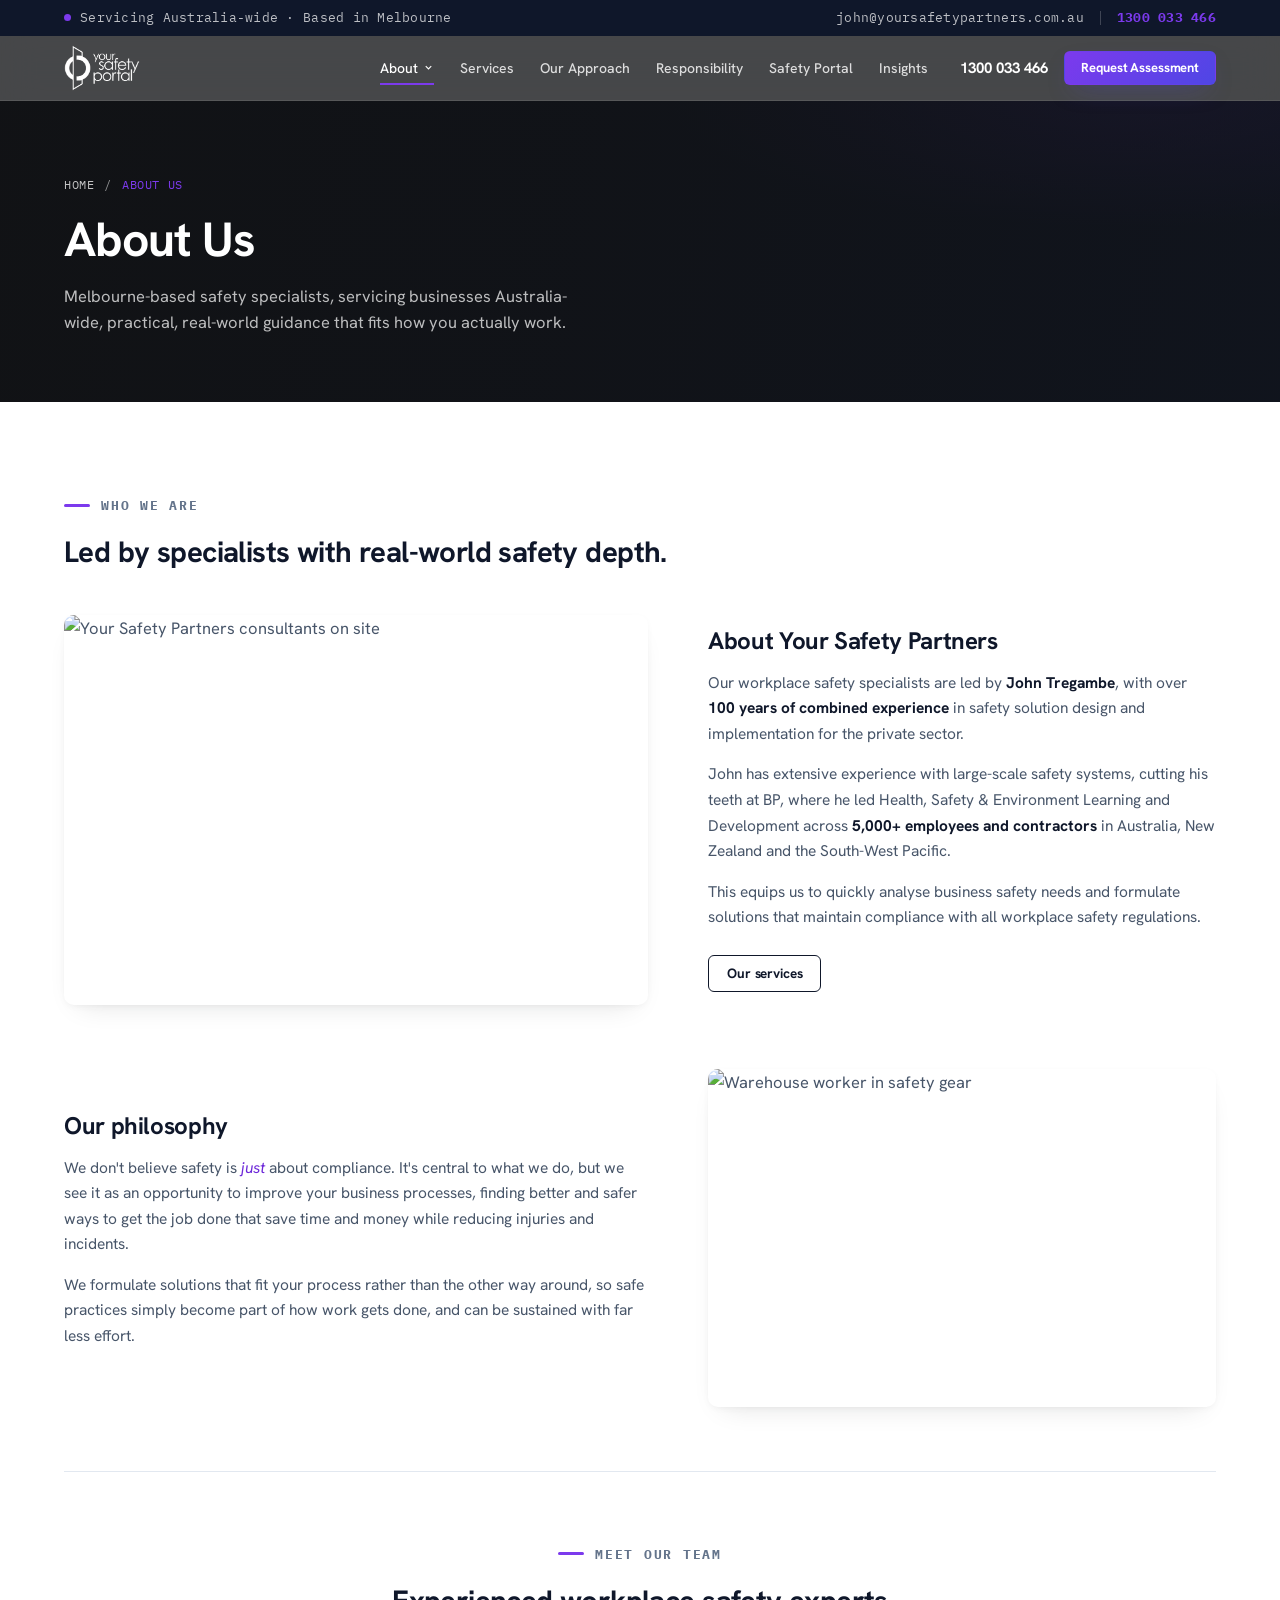
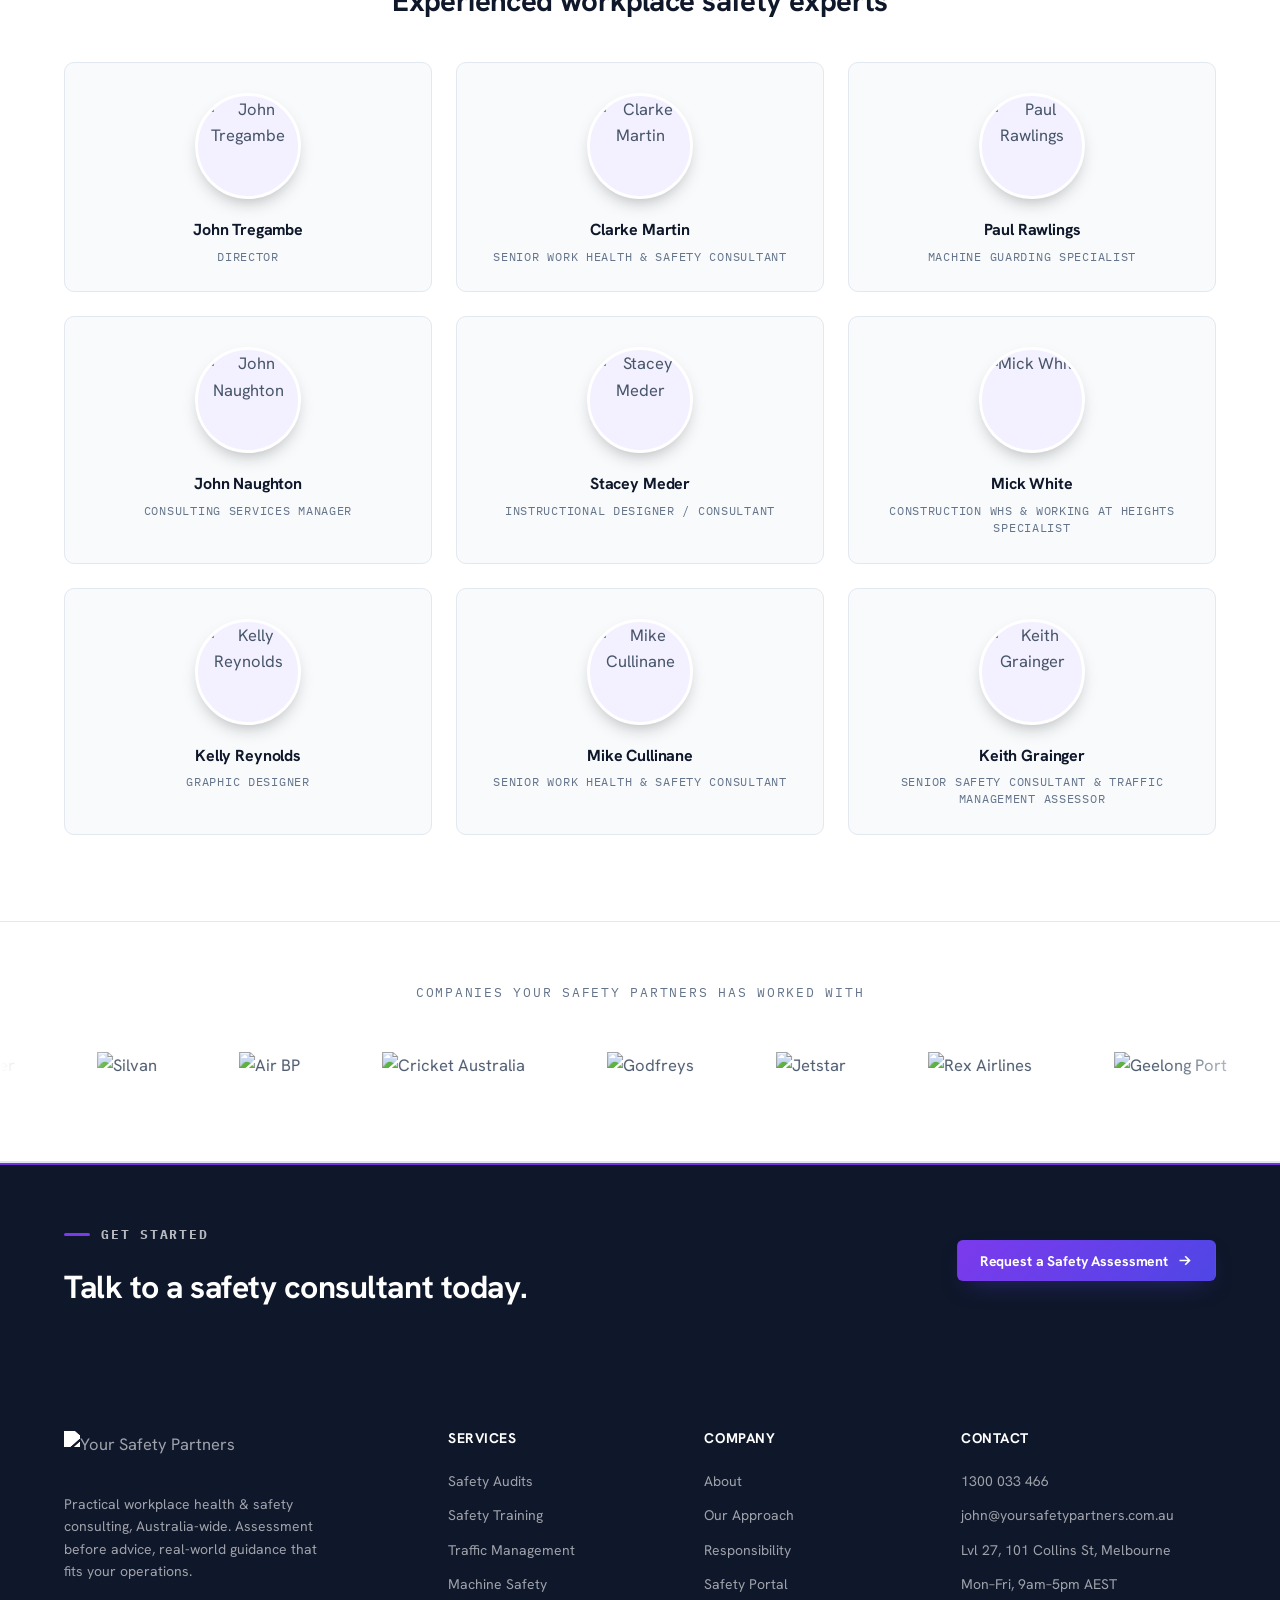
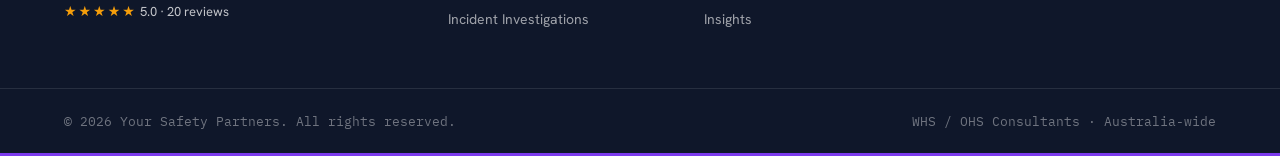
==== commit 0e62478f: "Apply Your Safety Portal branding tastefully (violet gradient + orange) - Brand violet #7c3aed accen" ====
--- a/about.html
+++ b/about.html
@@ -8,7 +8,7 @@
 <link rel="preconnect" href="https://fonts.googleapis.com" />
 <link rel="preconnect" href="https://fonts.gstatic.com" crossorigin />
 <link href="https://fonts.googleapis.com/css2?family=Hanken+Grotesk:wght@400;500;600;700;800&family=IBM+Plex+Mono:wght@500;600&display=swap" rel="stylesheet" />
-<link rel="stylesheet" href="styles.css?v=48" />
+<link rel="stylesheet" href="styles.css?v=50" />
 </head>
 <body>
 
@@ -219,6 +219,6 @@
   <div class="hazard-strip hazard-strip--footer" aria-hidden="true"></div>
 </footer>
 
-<script src="script.js?v=48"></script>
+<script src="script.js?v=50"></script>
 </body>
 </html>
--- a/styles.css
+++ b/styles.css
@@ -4,18 +4,20 @@
    ============================================================ */
 
 :root{
-  --ink:        #1a1b1d;   /* near-black background */
-  --charcoal:   #232527;   /* dark surface */
-  --charcoal-2: #2c2e31;   /* raised dark surface */
-  --hi-vis:     #FAB702;   /* signature safety yellow */
-  --hi-vis-deep:#e0a300;
-  --hi-vis-soft:#fff2cc;
-  --paper:      #f4f4f2;   /* off-white page bg */
+  --ink:        #0f172a;   /* slate-900 dark surface (Your Safety Portal brand) */
+  --charcoal:   #1e293b;   /* slate-800 */
+  --charcoal-2: #334155;   /* slate-700 */
+  --hi-vis:     #7c3aed;   /* brand violet (bright enough for dark bgs) */
+  --hi-vis-deep:#6d28d9;   /* violet-700 (logo) */
+  --hi-vis-soft:#f3f0ff;   /* soft violet tint */
+  --accent-2:   #f97316;   /* orange secondary pop (logo dot) */
+  --gold:       #f59e0b;   /* review stars */
+  --paper:      #f8fafc;   /* slate-50 page bg */
   --paper-2:    #ffffff;
-  --ink-70:     #515151;   /* body text */
-  --ink-50:     #6f7276;
-  --ink-30:     #9a9da1;
-  --line:       #e6e6e3;
+  --ink-70:     #475569;   /* slate-600 body text */
+  --ink-50:     #64748b;   /* slate-500 */
+  --ink-30:     #94a3b8;   /* slate-400 */
+  --line:       #e2e8f0;   /* slate-200 border */
   --line-dark:  rgba(255,255,255,.10);
   --white:      #ffffff;
 
@@ -83,8 +85,8 @@
 }
 .btn svg{ transition:transform .3s var(--ease); }
 .btn:hover svg{ transform:translateX(4px); }
-.btn--primary{ background:var(--hi-vis); color:var(--ink); }
-.btn--primary:hover{ background:#ffc32a; transform:translateY(-1px); }
+.btn--primary{ background:linear-gradient(135deg,#7c3aed,#4f46e5); color:#fff; box-shadow:0 10px 26px -12px rgba(79,70,229,.5); }
+.btn--primary:hover{ background:linear-gradient(135deg,#8b5cf6,#6366f1); transform:translateY(-1px); box-shadow:0 16px 34px -14px rgba(79,70,229,.62); }
 .btn--dark{ background:var(--ink); color:var(--white); }
 .btn--dark:hover{ background:#000; transform:translateY(-2px); }
 .btn--ghost{ background:transparent; color:var(--white); border-color:rgba(255,255,255,.28); }
@@ -176,8 +178,9 @@
 .hero__bg{
   position:absolute; inset:0;
   background:
-    linear-gradient(100deg, rgba(17,18,20,.94) 0%, rgba(17,18,20,.82) 30%, rgba(17,18,20,.5) 56%, rgba(17,18,20,.2) 78%, rgba(17,18,20,.06) 100%),
-    linear-gradient(180deg, rgba(17,18,20,.35) 0%, transparent 24%, transparent 54%, rgba(17,18,20,.66) 86%, rgba(17,18,20,.94) 100%);
+    linear-gradient(100deg, rgba(15,23,42,.94) 0%, rgba(15,23,42,.82) 30%, rgba(15,23,42,.5) 56%, rgba(15,23,42,.2) 78%, rgba(15,23,42,.06) 100%),
+    linear-gradient(180deg, rgba(15,23,42,.35) 0%, transparent 24%, transparent 54%, rgba(15,23,42,.66) 86%, rgba(15,23,42,.96) 100%),
+    radial-gradient(60% 60% at 82% 8%, rgba(124,58,237,.22), transparent 60%);
 }
 .hero__grid{ display:none; }
 .hero__inner{ position:relative; display:grid; grid-template-columns:1.35fr .85fr; gap:56px; padding:72px 24px 60px; align-items:center; }
@@ -187,7 +190,7 @@
 .hero__cta{ display:flex; gap:12px; flex-wrap:wrap; margin-bottom:30px; }
 .hero__trust{ display:flex; align-items:center; gap:22px; flex-wrap:wrap; }
 .rating{ display:flex; align-items:center; gap:13px; }
-.stars{ color:var(--hi-vis); letter-spacing:2px; font-size:17px; }
+.stars{ color:var(--gold); letter-spacing:2px; font-size:17px; }
 .rating__meta{ font-size:13.5px; color:rgba(255,255,255,.68); }
 .rating__meta strong{ color:var(--white); }
 .hero__trust-sep{ width:1px; height:26px; background:rgba(255,255,255,.16); }
@@ -210,7 +213,7 @@
   font-family:var(--font-body); font-size:15px; color:var(--ink);
   padding:13px 15px; border:1.5px solid var(--line); border-radius:var(--radius-sm); background:#fafafa; transition:.2s; resize:vertical;
 }
-.field input:focus,.field textarea:focus{ outline:none; border-color:var(--hi-vis); background:#fff; box-shadow:0 0 0 4px rgba(250,183,2,.14); }
+.field input:focus,.field textarea:focus{ outline:none; border-color:var(--hi-vis); background:#fff; box-shadow:0 0 0 4px rgba(124,58,237,.14); }
 .callback__note{ display:flex; align-items:center; justify-content:center; gap:6px; font-size:12px; color:var(--ink-30); margin:16px 0 0; text-align:center; }
 .callback__note svg{ flex-shrink:0; }
 
@@ -284,7 +287,7 @@
 .qlist{ list-style:none; margin:0; padding:0; display:flex; flex-direction:column; gap:2px; }
 .qlist li{ display:flex; align-items:center; gap:16px; font-family:var(--font-display); font-weight:500; font-size:17px; color:var(--white); padding:16px 0; border-bottom:1px solid var(--line-dark); }
 .qlist li:last-child{ border-bottom:none; }
-.qmark{ flex-shrink:0; width:30px; height:30px; border-radius:8px; background:rgba(250,183,2,.14); color:var(--hi-vis); display:grid; place-items:center; font-family:var(--font-display); font-weight:700; }
+.qmark{ flex-shrink:0; width:30px; height:30px; border-radius:8px; background:rgba(124,58,237,.14); color:var(--hi-vis); display:grid; place-items:center; font-family:var(--font-display); font-weight:700; }
 .simple__qs-foot{ font-size:14px; color:rgba(255,255,255,.55); margin:24px 0 0; padding-top:22px; border-top:1px solid var(--line-dark); }
 @media(max-width:840px){ .simple__inner{ grid-template-columns:1fr; gap:40px; } }
 
@@ -321,7 +324,7 @@
 .pagehero__bg{ position:absolute; inset:0; background-image:url('https://images.unsplash.com/photo-1742112125567-3e8967bad60f?auto=format&fit=crop&w=1920&q=80'); background-size:cover; background-position:center 34%; transform:scale(1.05); }
 .pagehero__overlay{ position:absolute; inset:0; background:
   linear-gradient(100deg, rgba(17,18,20,.95) 0%, rgba(17,18,20,.82) 46%, rgba(17,18,20,.6) 100%),
-  radial-gradient(60% 70% at 88% 0%, rgba(250,183,2,.15), transparent 60%); }
+  radial-gradient(60% 70% at 88% 0%, rgba(124,58,237,.15), transparent 60%); }
 .pagehero__inner{ position:relative; padding:74px 24px 66px; }
 .crumbs{ display:flex; align-items:center; gap:10px; font-family:var(--font-mono); font-size:12px; letter-spacing:.05em; text-transform:uppercase; color:rgba(255,255,255,.55); margin-bottom:20px; }
 .crumbs a{ color:rgba(255,255,255,.75); }
@@ -487,7 +490,7 @@
 .panel__body{ padding:26px 24px; }
 .panel__row{ display:flex; justify-content:space-between; align-items:center; margin-bottom:14px; font-size:14px; color:rgba(255,255,255,.7); }
 .tag{ font-family:var(--font-mono); font-size:11.5px; font-weight:700; padding:4px 10px; border-radius:20px; letter-spacing:.04em; }
-.tag--good{ background:rgba(250,183,2,.16); color:var(--hi-vis); }
+.tag--good{ background:rgba(124,58,237,.16); color:var(--hi-vis); }
 .meter{ height:9px; background:rgba(255,255,255,.09); border-radius:20px; overflow:hidden; margin-bottom:26px; }
 .meter__fill{ height:100%; background:linear-gradient(90deg,var(--hi-vis-deep),var(--hi-vis)); border-radius:20px; animation:grow 1.4s var(--ease) forwards; transform-origin:left; }
 @keyframes grow{ from{transform:scaleX(0)} }
@@ -601,7 +604,7 @@
 
 /* --- Meteors (Aceternity "Meteor Effect") --- */
 .hero__meteors{ position:absolute; inset:0; overflow:hidden; pointer-events:none; }
-.meteor{ position:absolute; top:-6%; width:2px; height:2px; border-radius:50%; background:var(--hi-vis); box-shadow:0 0 0 1px rgba(250,183,2,.1); animation:meteor linear infinite; opacity:0; }
+.meteor{ position:absolute; top:-6%; width:2px; height:2px; border-radius:50%; background:var(--hi-vis); box-shadow:0 0 0 1px rgba(124,58,237,.1); animation:meteor linear infinite; opacity:0; }
 .meteor::before{ content:''; position:absolute; top:50%; left:0; width:70px; height:1px; transform:translateY(-50%); background:linear-gradient(90deg,var(--hi-vis),transparent); }
 @keyframes meteor{ 0%{ transform:translate(0,0) rotate(215deg); opacity:0 } 8%{opacity:1} 70%{opacity:1} 100%{ transform:translate(-340px,340px) rotate(215deg); opacity:0 } }
 .meteor:nth-child(1){ left:15%; animation-duration:5.5s; animation-delay:0s; }
@@ -622,7 +625,7 @@
 .moving-border__inner{ position:relative; z-index:1; display:inline-flex; align-items:center; gap:8px; line-height:1.15;
   background:var(--hi-vis); color:var(--ink); font-family:var(--font-display); font-weight:700; font-size:14px;
   padding:12px 22px; border-radius:var(--radius-sm); transition:background .2s, transform .2s var(--ease); }
-.moving-border:hover .moving-border__inner{ background:#ffc32a; }
+.moving-border:hover .moving-border__inner{ background:#8b5cf6; }
 .moving-border:hover svg{ transform:translateX(4px); }
 .moving-border svg{ transition:transform .3s var(--ease); }
 
@@ -631,14 +634,14 @@
 .glow::before{
   content:''; position:absolute; inset:0; border-radius:inherit; pointer-events:none; z-index:1;
   opacity:0; transition:opacity .35s;
-  background:radial-gradient(220px circle at var(--mx,50%) var(--my,50%), rgba(250,183,2,.14), transparent 60%);
+  background:radial-gradient(220px circle at var(--mx,50%) var(--my,50%), rgba(124,58,237,.14), transparent 60%);
 }
 .glow:hover::before{ opacity:1; }
 /* glowing border variant for dark cards */
 .glow--border::after{
   content:''; position:absolute; inset:0; border-radius:inherit; pointer-events:none; z-index:2;
   padding:1px; opacity:0; transition:opacity .35s;
-  background:radial-gradient(220px circle at var(--mx,50%) var(--my,50%), rgba(250,183,2,.6), transparent 55%);
+  background:radial-gradient(220px circle at var(--mx,50%) var(--my,50%), rgba(124,58,237,.6), transparent 55%);
   -webkit-mask:linear-gradient(#000 0 0) content-box, linear-gradient(#000 0 0);
   -webkit-mask-composite:xor; mask-composite:exclude;
 }
@@ -694,7 +697,7 @@
 
 /* hero offer card */
 .offer-card{ background:var(--paper-2); border:1px solid rgba(255,255,255,.5); border-radius:16px; padding:30px 30px 26px; color:var(--ink-70); box-shadow:var(--shadow-lg); position:relative; align-self:center; }
-.offer-card__badge{ position:absolute; top:-14px; right:26px; background:var(--hi-vis); color:var(--ink); font-family:var(--font-display); font-weight:800; font-size:13px; letter-spacing:.02em; padding:7px 14px; border-radius:8px; }
+.offer-card__badge{ position:absolute; top:-14px; right:26px; background:var(--accent-2); color:#fff; font-family:var(--font-display); font-weight:800; font-size:13px; letter-spacing:.02em; padding:7px 14px; border-radius:8px; }
 .offer-card__title{ font-size:19px; font-weight:700; letter-spacing:-.01em; color:var(--ink); margin:6px 0 16px; line-height:1.25; }
 .offer-card__price{ display:flex; align-items:baseline; gap:12px; }
 .offer-card__now{ font-family:var(--font-display); font-weight:800; font-size:44px; color:var(--ink); letter-spacing:-.03em; line-height:1; }
@@ -709,7 +712,7 @@
 .offerbar{ background:var(--ink); color:#fff; border-top:1px solid var(--line-dark); }
 .offerbar__inner{ display:grid; grid-template-columns:auto 1fr; gap:14px 40px; align-items:center; padding:26px 24px; }
 .offerbar__lead{ display:flex; align-items:center; gap:12px; }
-.offerbar__pill{ font-family:var(--font-mono); font-size:11px; font-weight:700; letter-spacing:.08em; text-transform:uppercase; color:var(--ink); background:var(--hi-vis); padding:5px 11px; border-radius:20px; }
+.offerbar__pill{ font-family:var(--font-mono); font-size:11px; font-weight:700; letter-spacing:.08em; text-transform:uppercase; color:#fff; background:var(--accent-2); padding:5px 11px; border-radius:20px; }
 .offerbar__lead strong{ font-family:var(--font-display); font-weight:700; font-size:15px; white-space:nowrap; }
 .offerbar__items{ list-style:none; margin:0; padding:0; display:flex; gap:26px; flex-wrap:wrap; }
 .offerbar__items li{ display:flex; align-items:center; gap:8px; font-size:13.5px; color:rgba(255,255,255,.82); }
@@ -740,7 +743,7 @@
 .pcard{ background:var(--paper-2); border:1px solid var(--line); border-radius:14px; padding:30px 26px; display:flex; flex-direction:column; position:relative; transition:box-shadow .35s var(--ease-out), border-color .3s, transform .35s var(--ease-out); }
 .pcard:hover{ box-shadow:var(--shadow-md); transform:translateY(-4px); }
 .pcard--featured{ border:2px solid var(--hi-vis); box-shadow:var(--shadow-md); }
-.pcard__flag{ position:absolute; top:-13px; left:50%; transform:translateX(-50%); background:var(--hi-vis); color:var(--ink); font-family:var(--font-display); font-weight:800; font-size:12px; letter-spacing:.02em; padding:6px 16px; border-radius:20px; white-space:nowrap; }
+.pcard__flag{ position:absolute; top:-13px; left:50%; transform:translateX(-50%); background:var(--accent-2); color:#fff; font-family:var(--font-display); font-weight:800; font-size:12px; letter-spacing:.02em; padding:6px 16px; border-radius:20px; white-space:nowrap; }
 .pcard__name{ font-size:17px; font-weight:700; color:var(--ink); margin:0 0 14px; }
 .pcard__price{ display:flex; align-items:baseline; gap:10px; margin-bottom:6px; }
 .pcard__amt{ font-family:var(--font-display); font-weight:800; font-size:40px; color:var(--ink); letter-spacing:-.03em; line-height:1; }
@@ -754,13 +757,13 @@
 
 /* reviews note + contact limit */
 .reviews__note{ text-align:center; font-size:12.5px; color:var(--ink-30); margin:26px 0 0; }
-.contact__limit{ display:inline-flex; align-items:center; gap:9px; font-family:var(--font-display); font-weight:700; font-size:14px; color:var(--hi-vis); background:rgba(250,183,2,.1); border:1px solid rgba(250,183,2,.28); border-radius:9px; padding:11px 16px; margin:0 0 26px; }
+.contact__limit{ display:inline-flex; align-items:center; gap:9px; font-family:var(--font-display); font-weight:700; font-size:14px; color:var(--hi-vis); background:rgba(124,58,237,.1); border:1px solid rgba(124,58,237,.28); border-radius:9px; padding:11px 16px; margin:0 0 26px; }
 .contact__limit svg{ flex-shrink:0; }
 
 /* form selects */
 .field select{ width:100%; max-width:100%; box-sizing:border-box; font-family:var(--font-body); font-size:15px; color:var(--ink); padding:13px 34px 13px 15px; border:1.5px solid var(--line); border-radius:var(--radius-sm); background:#fafafa; transition:.2s; cursor:pointer; appearance:none; text-overflow:ellipsis;
   background-image:url("data:image/svg+xml,%3Csvg xmlns='http://www.w3.org/2000/svg' width='16' height='16' viewBox='0 0 24 24' fill='none' stroke='%236f7276' stroke-width='2.4'%3E%3Cpath d='M6 9l6 6 6-6'/%3E%3C/svg%3E"); background-repeat:no-repeat; background-position:right 14px center; }
-.field select:focus{ outline:none; border-color:var(--hi-vis); background-color:#fff; box-shadow:0 0 0 4px rgba(250,183,2,.14); }
+.field select:focus{ outline:none; border-color:var(--hi-vis); background-color:#fff; box-shadow:0 0 0 4px rgba(124,58,237,.14); }
 /* let form grid columns shrink so long option text can't force overflow */
 .cform__row{ grid-template-columns:minmax(0,1fr) minmax(0,1fr); }
 .cform .field{ min-width:0; }
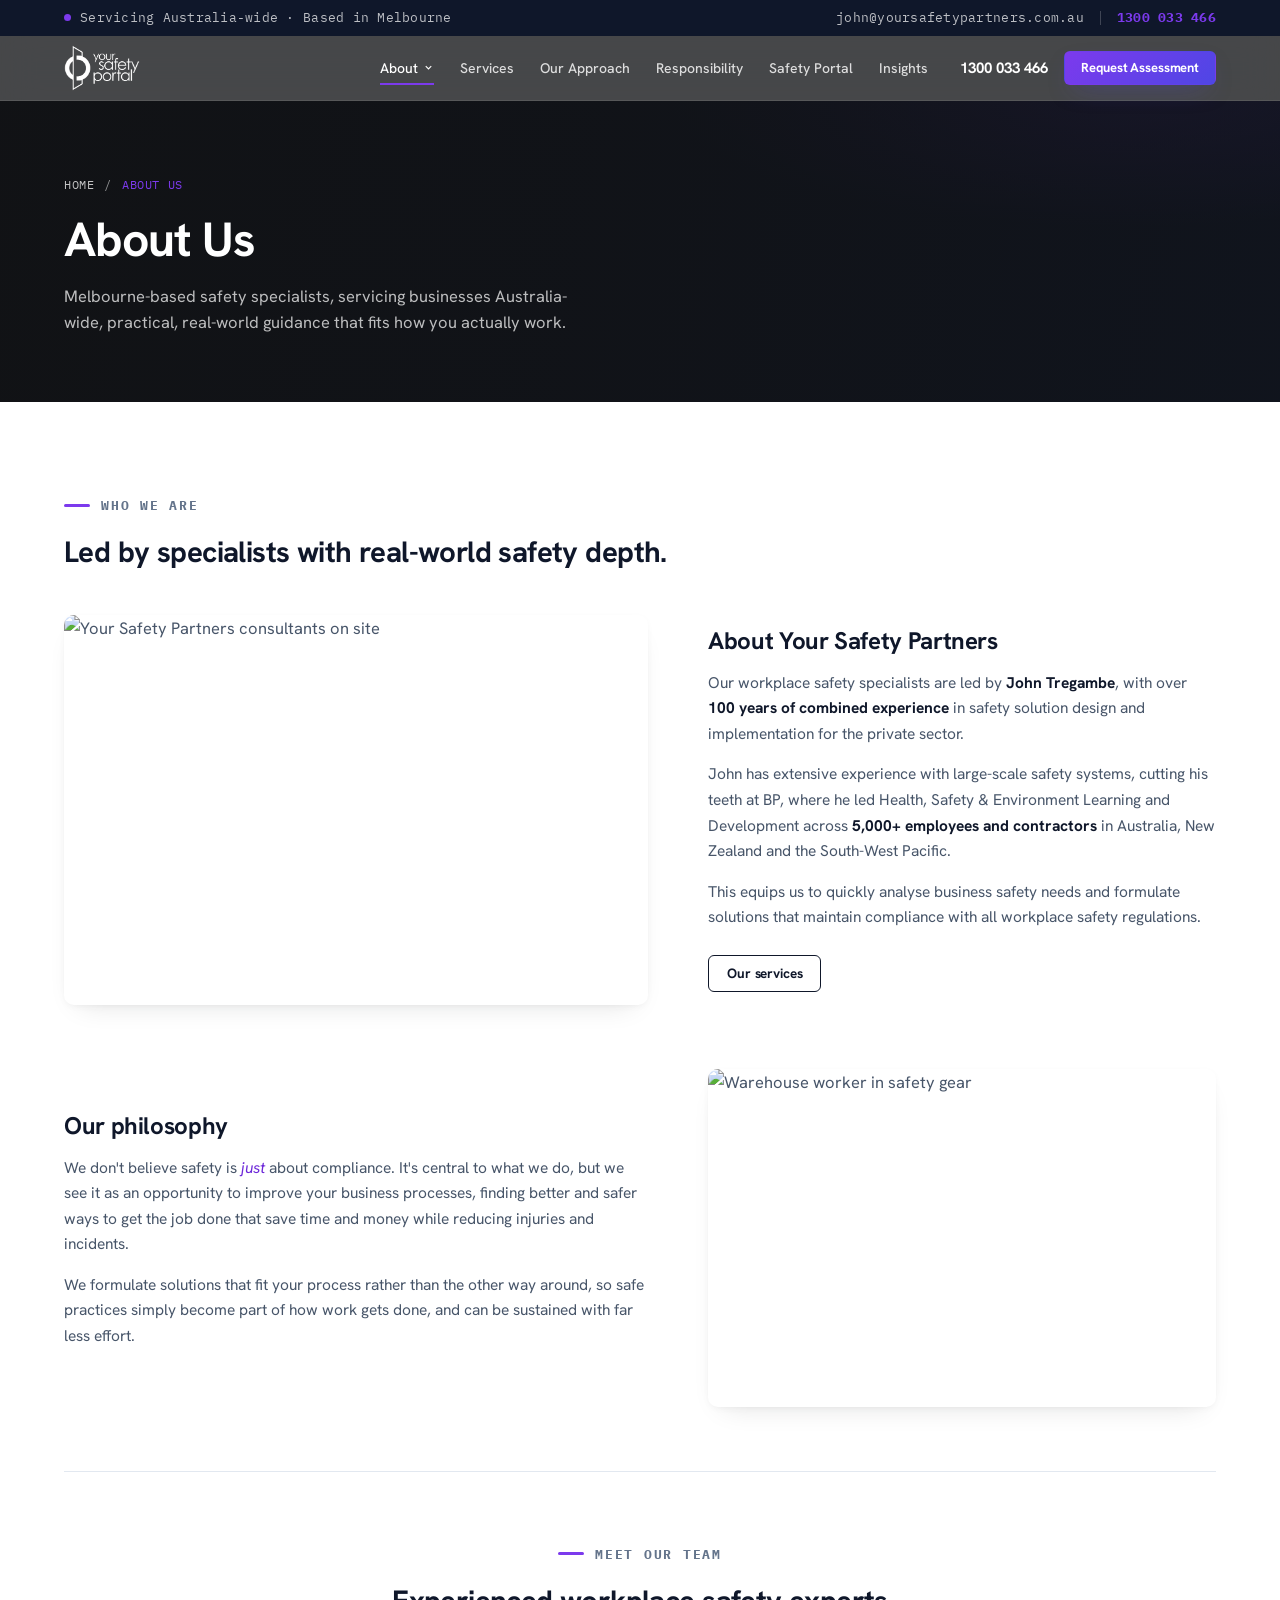
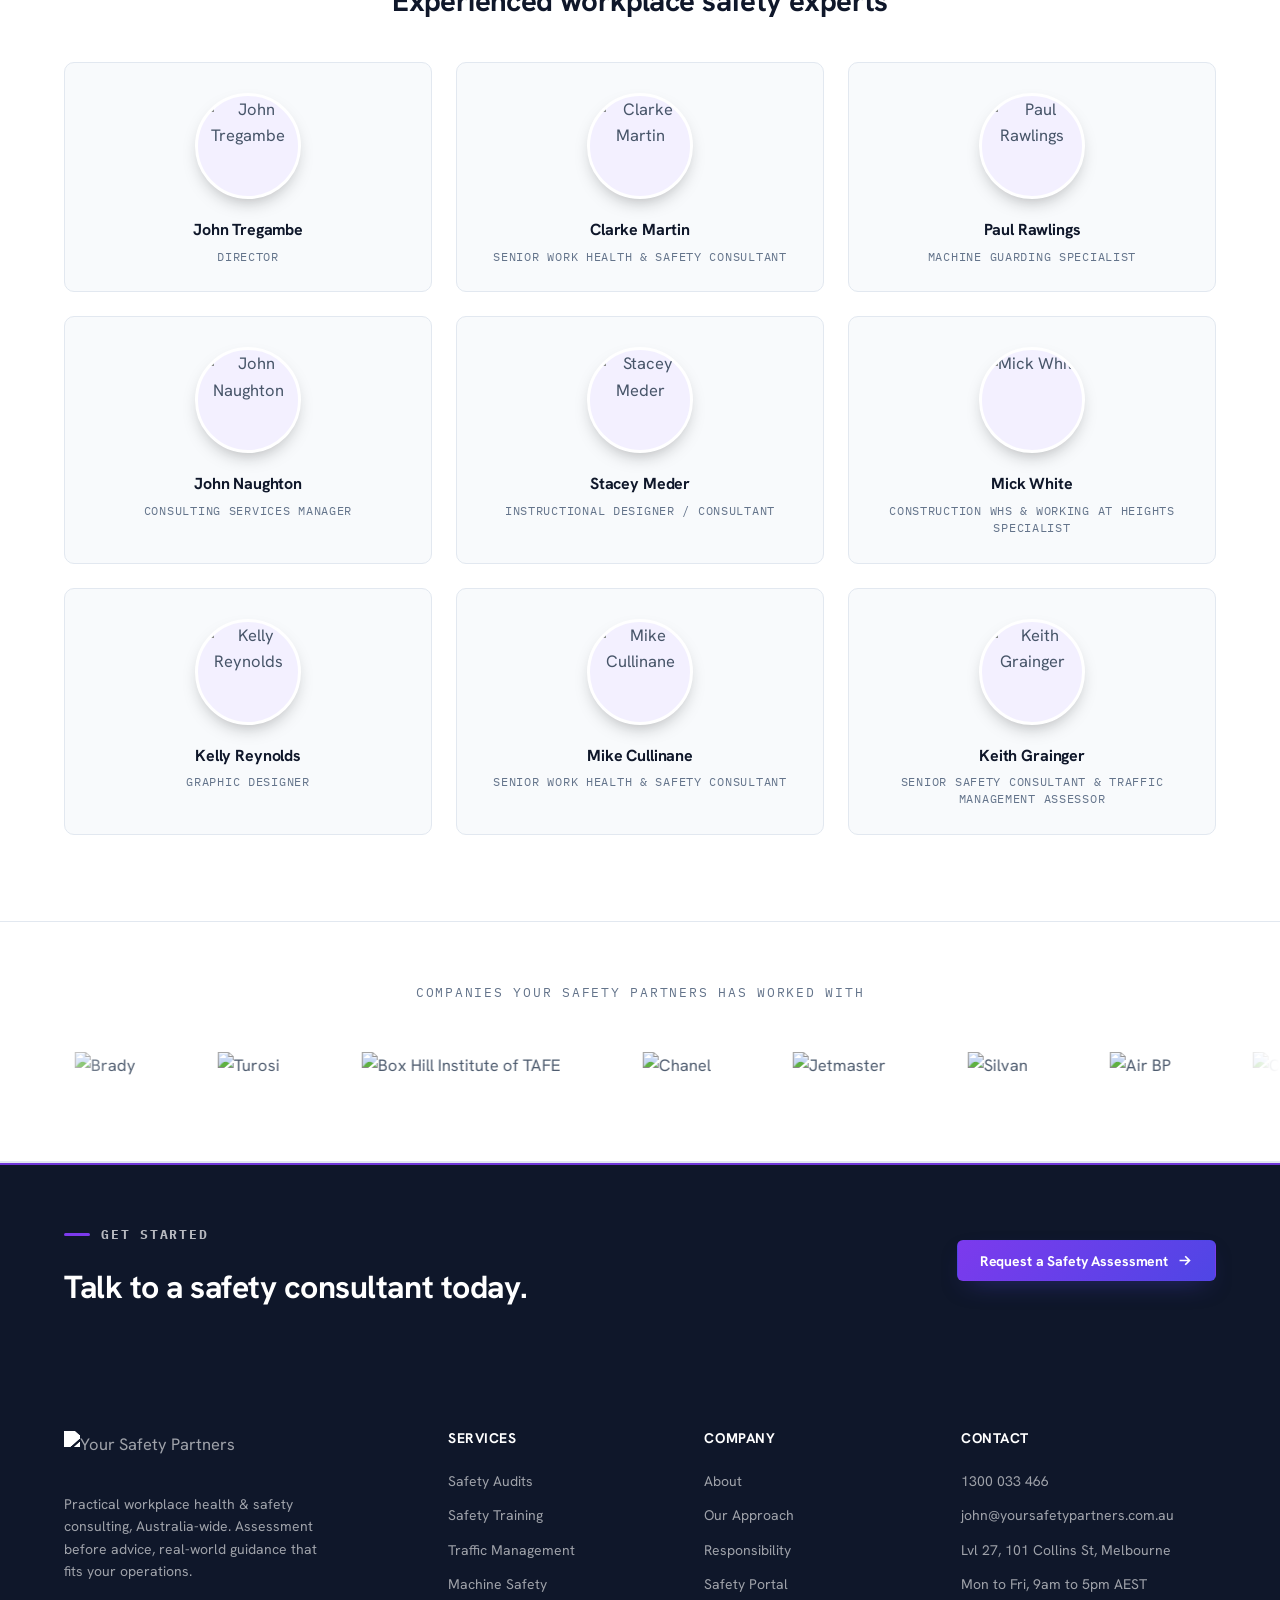
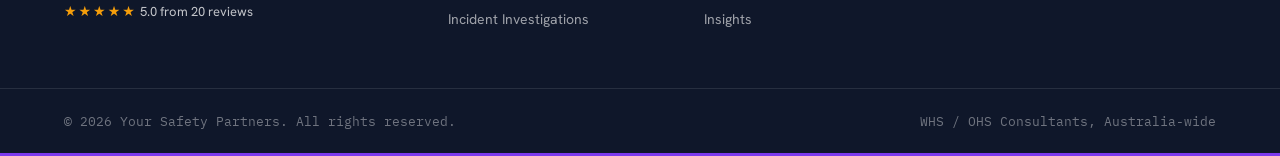
==== commit 128a8061: "Copy: clear the last dashes site-wide; add stat count-up and scroll reveal index.html was already cl" ====
--- a/about.html
+++ b/about.html
@@ -184,7 +184,7 @@
     <div class="footer__brand">
       <img src="https://www.yoursafetypartners.com.au/wp-content/uploads/2022/11/website-logo.png" alt="Your Safety Partners" class="footer__logo" />
       <p>Practical workplace health &amp; safety consulting, Australia-wide. Assessment before advice, real-world guidance that fits your operations.</p>
-      <div class="footer__rating"><span class="stars">★★★★★</span> 5.0 · 20 reviews</div>
+      <div class="footer__rating"><span class="stars">★★★★★</span> 5.0 from 20 reviews</div>
     </div>
     <div class="footer__col">
       <h4>Services</h4>
@@ -207,13 +207,13 @@
       <a href="tel:1300033466">1300 033 466</a>
       <a href="mailto:john@yoursafetypartners.com.au">john@yoursafetypartners.com.au</a>
       <span>Lvl 27, 101 Collins St, Melbourne</span>
-      <span>Mon–Fri, 9am–5pm AEST</span>
+      <span>Mon to Fri, 9am to 5pm AEST</span>
     </div>
   </div>
   <div class="footer__bar">
     <div class="wrap footer__bar-inner">
       <span>© 2026 Your Safety Partners. All rights reserved.</span>
-      <span>WHS / OHS Consultants · Australia-wide</span>
+      <span>WHS / OHS Consultants, Australia-wide</span>
     </div>
   </div>
   <div class="hazard-strip hazard-strip--footer" aria-hidden="true"></div>
